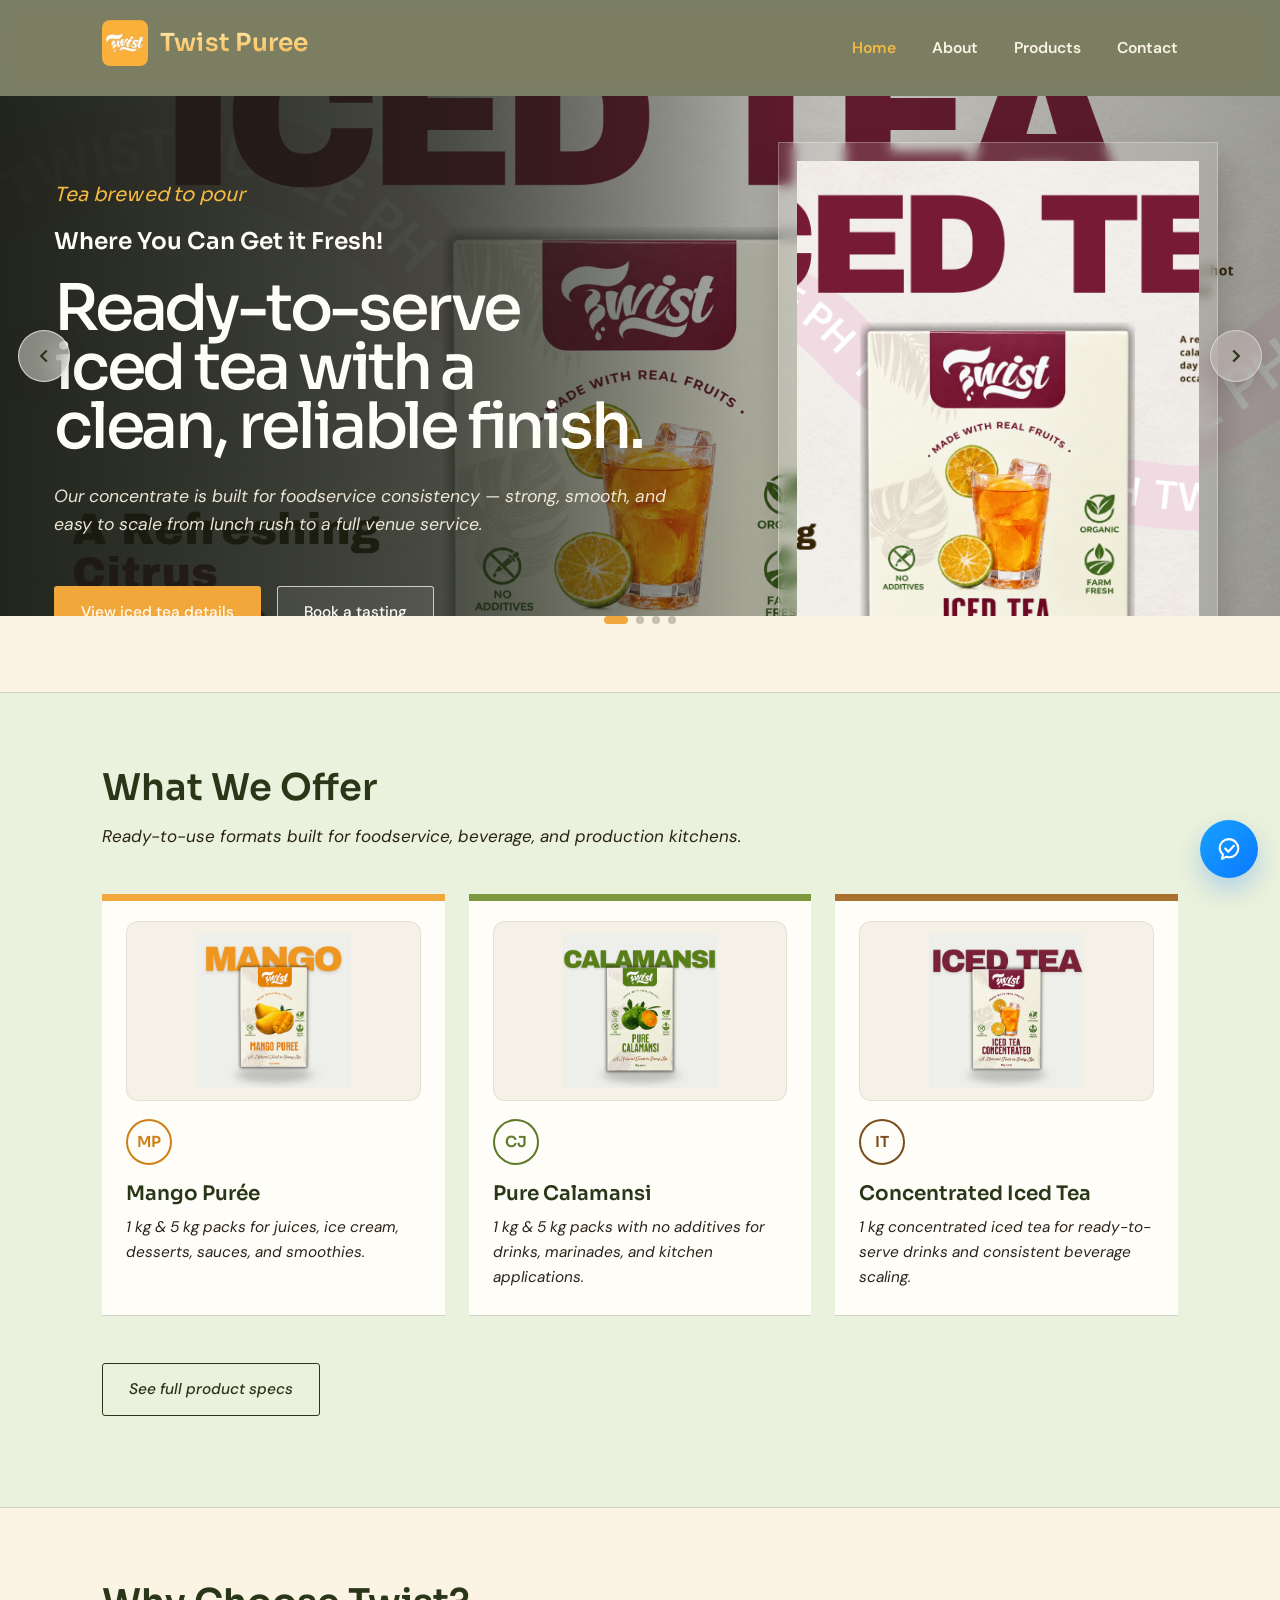
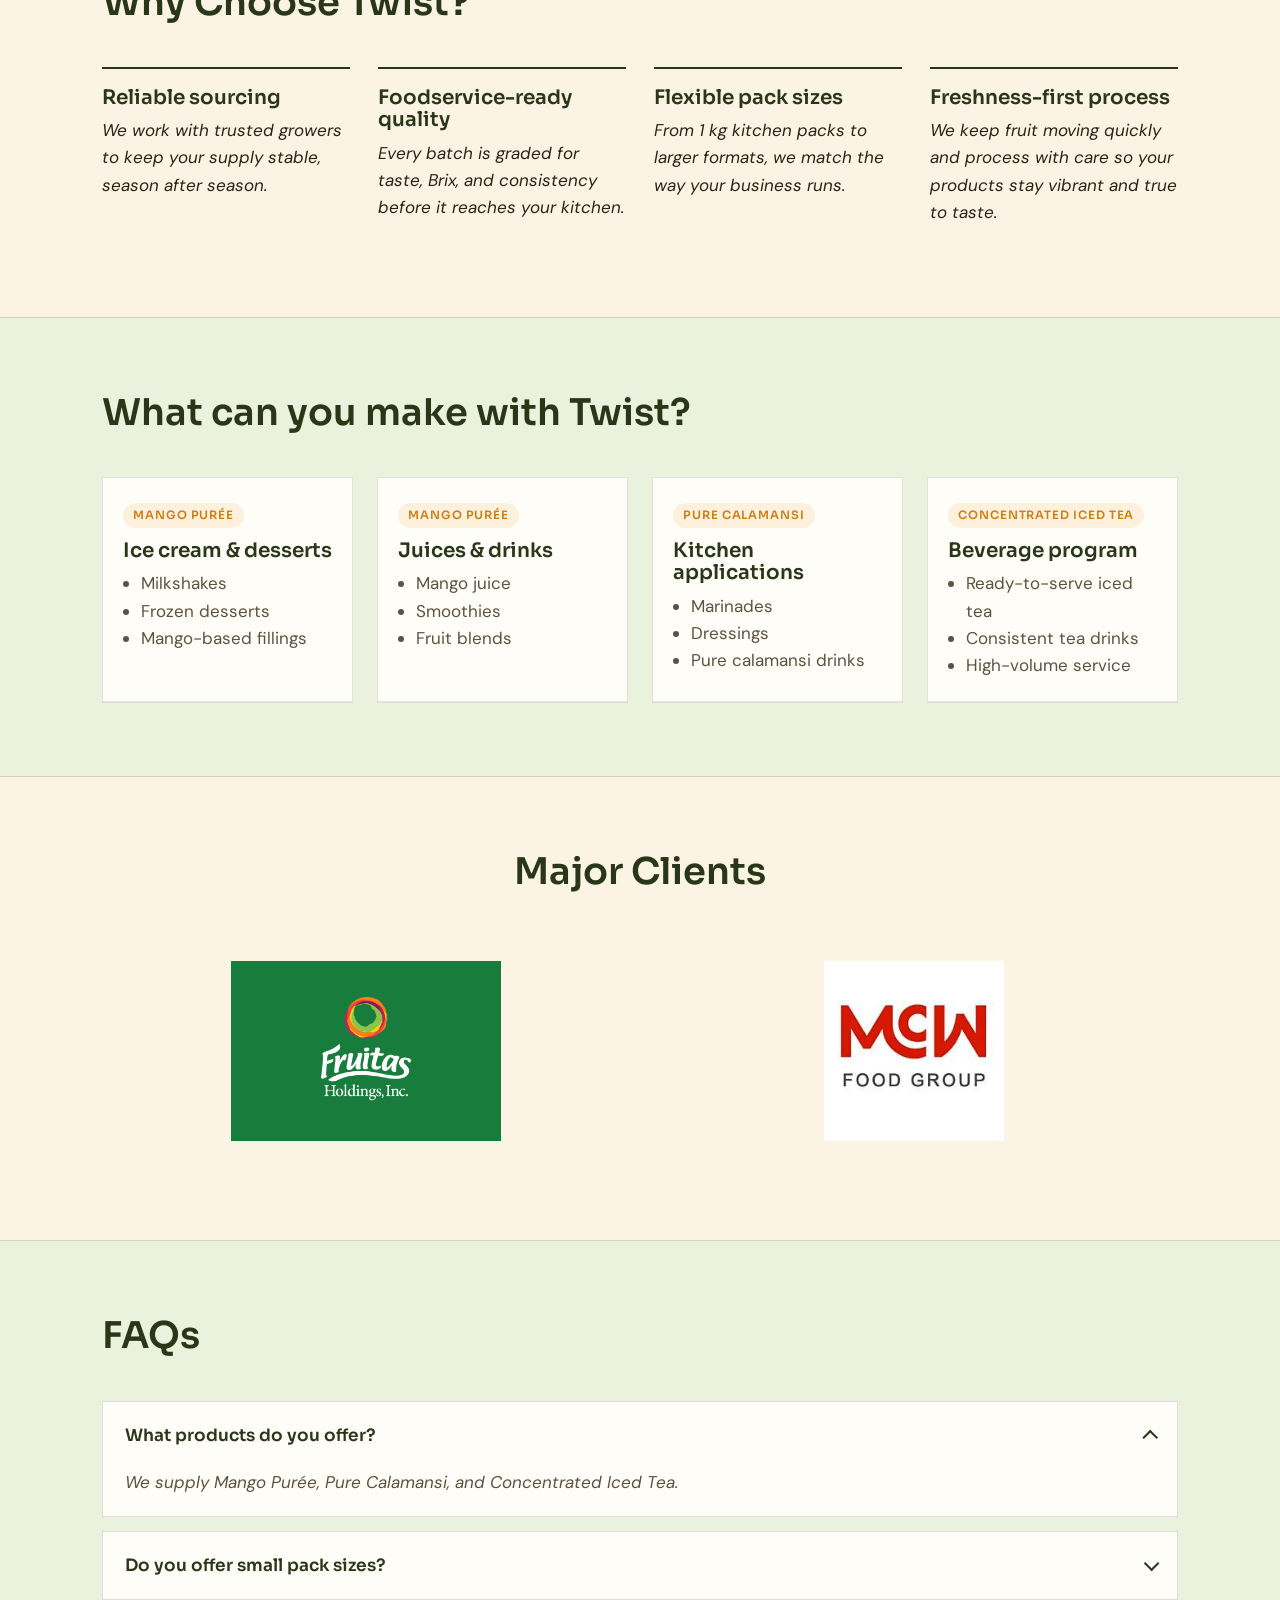
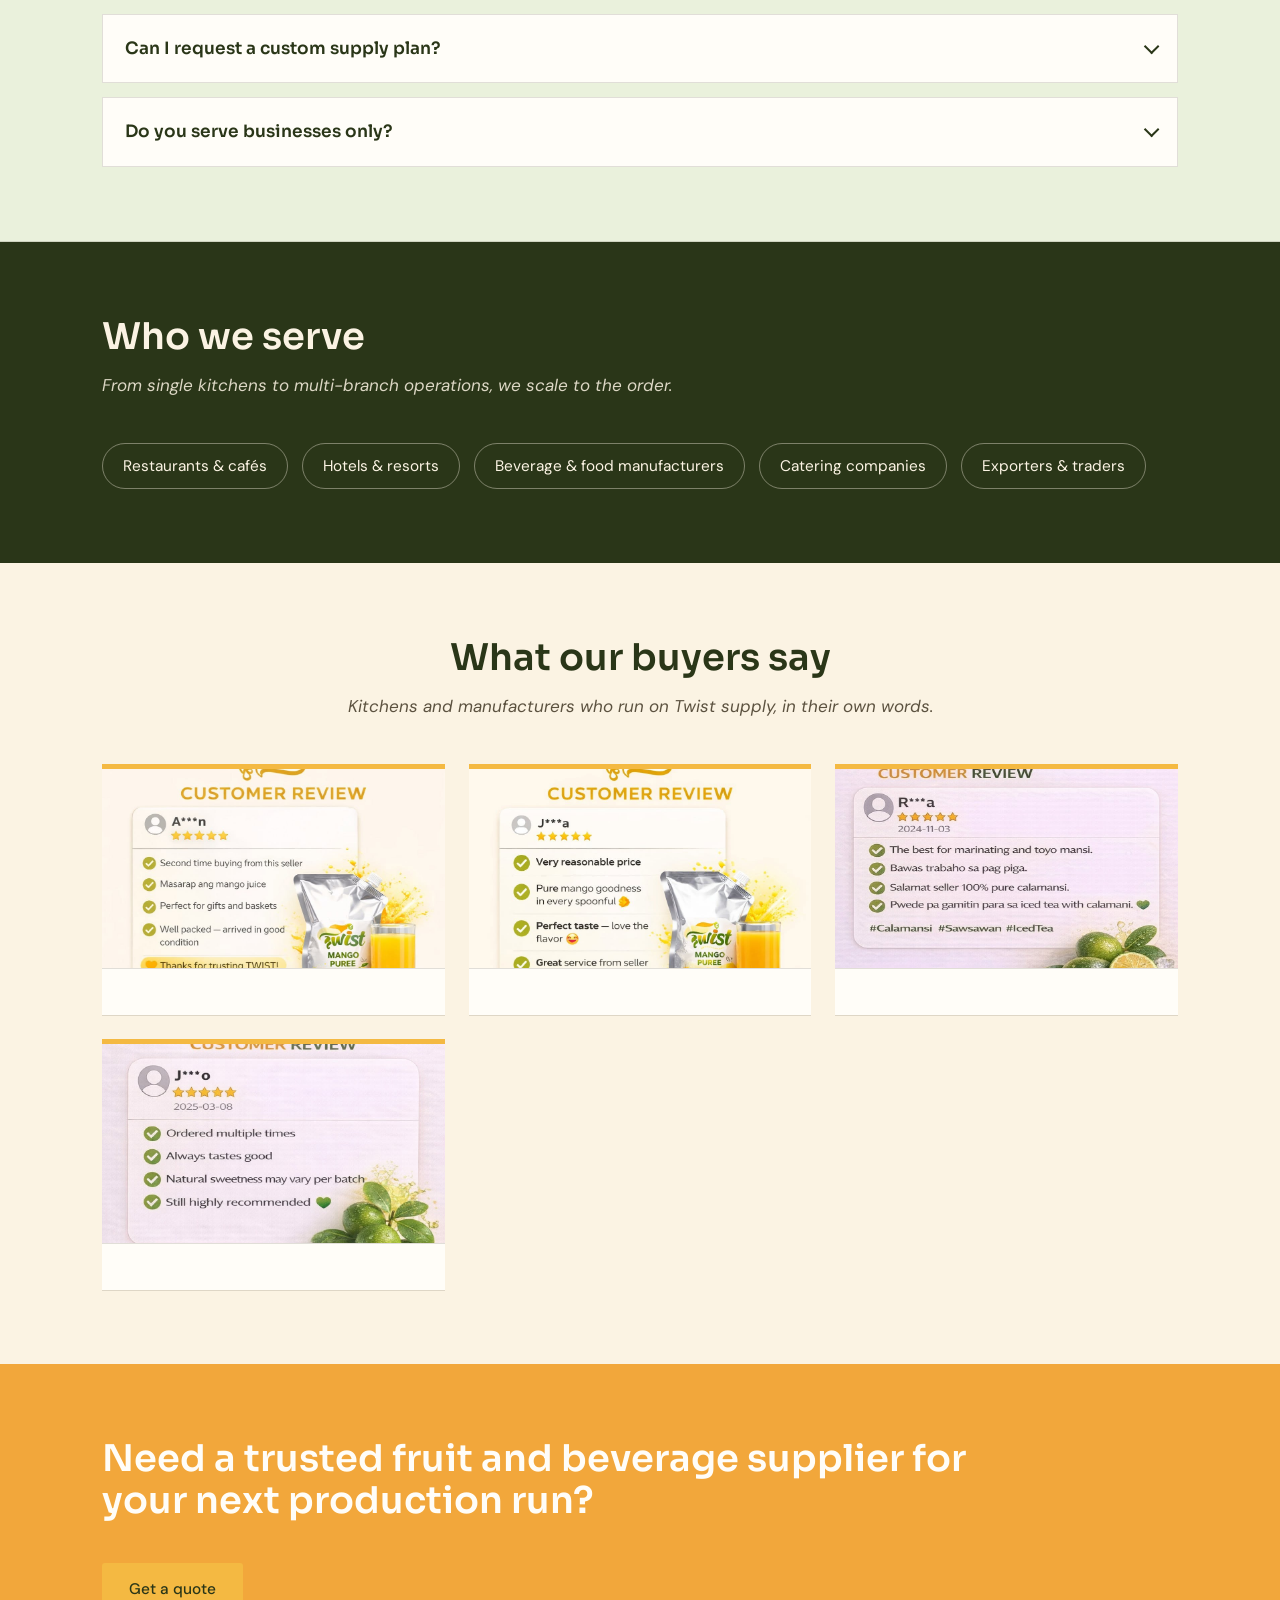
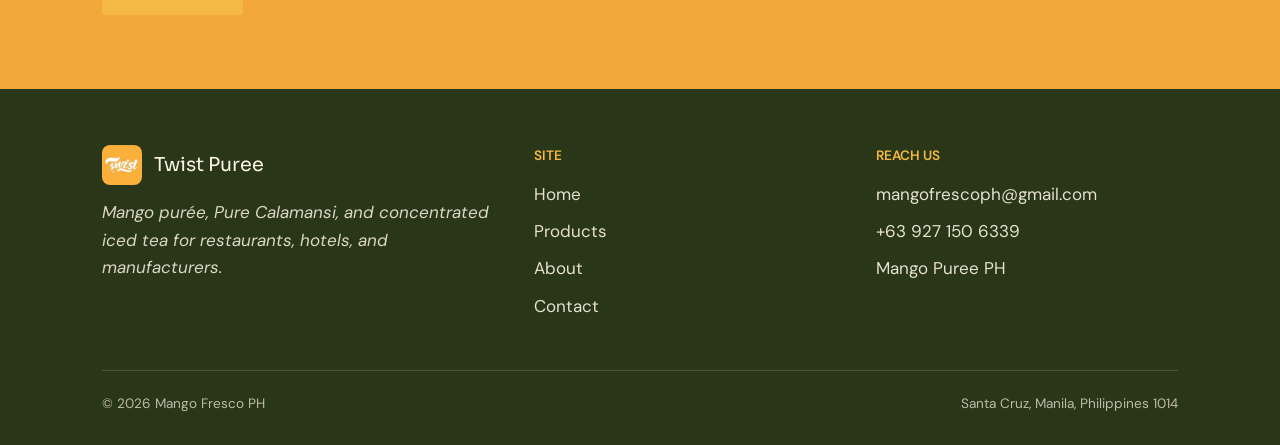
==== index.html @ d228505d "Update product visuals and carousel" ====
<!DOCTYPE html>
<html lang="en">
<head>
<meta charset="UTF-8">
<meta name="viewport" content="width=device-width, initial-scale=1.0">
<title>Twist Puree — Mango, Calamansi &amp; Iced Tea Supply</title>
<meta name="description" content="Twist supplies mango purée, Pure Calamansi, and concentrated iced tea to restaurants, hotels, and food manufacturers.">
<link rel="preconnect" href="https://fonts.googleapis.com">
<link rel="preconnect" href="https://fonts.gstatic.com" crossorigin>
<link href="https://fonts.googleapis.com/css2?family=DM+Sans:wght@400;500;700&family=Sora:wght@400;500;600;700&display=swap" rel="stylesheet">
<link rel="icon" type="image/jpeg" href="PICTURES/twist-logo.jpg">
<link rel="stylesheet" href="style.css">
</head>
<body>

<header class="site-header">
  <nav class="nav">
    <a href="index.html" class="logo"><img src="PICTURES/twist-logo.jpg" alt="Twist logo" class="logo-mark">Twist Puree</a>
    <button class="nav-toggle" aria-label="Toggle menu" aria-expanded="false">
      <svg viewBox="0 0 24 24" fill="none" stroke="currentColor" stroke-width="2"><line x1="3" y1="6" x2="21" y2="6"/><line x1="3" y1="12" x2="21" y2="12"/><line x1="3" y1="18" x2="21" y2="18"/></svg>
    </button>
    <ul class="nav-links">
      <li><a href="index.html" class="active">Home</a></li>
      <li><a href="about.html">About</a></li>
      <li><a href="products.html">Products</a></li>
      <li><a href="contact.html">Contact</a></li>
    </ul>
  </nav>
</header>

<main>

  <!-- ============ HERO ============ -->
  <section class="hero">
    <div class="carousel hero-slider" id="productCarousel" aria-label="Featured Twist products">
      <button type="button" class="carousel-arrow carousel-prev" aria-label="Previous slide" aria-controls="productCarouselTrack">
        <svg viewBox="0 0 24 24" fill="none" stroke="currentColor" stroke-width="2.5"><polyline points="15 18 9 12 15 6"/></svg>
      </button>

      <div class="carousel-track" id="productCarouselTrack">
        <div class="carousel-slides" id="productCarouselSlides">
          <article class="carousel-slide hero-slide" style="background-image: linear-gradient(90deg, rgba(24, 30, 18, 0.72) 0%, rgba(24, 30, 18, 0.62) 34%, rgba(24, 30, 18, 0.12) 62%, rgba(24, 30, 18, 0.22) 100%), url('PICTURES/Iced Tea - w Description.png');">
            <div class="hero-slide-content">
              <div class="hero-eyebrow">Tea brewed to pour</div>
              <div class="hero-tagline">Where You Can Get it Fresh!</div>
              <h1>Ready-to-serve iced tea with a clean, reliable finish.</h1>
              <p class="lede">Our concentrate is built for foodservice consistency — strong, smooth, and easy to scale from lunch rush to a full venue service.</p>
              <div class="hero-actions">
                <a href="products.html" class="btn btn-primary">View iced tea details</a>
                <a href="contact.html" class="btn btn-outline btn-light">Book a tasting</a>
              </div>
            </div>
            <div class="hero-product-card">
              <img src="PICTURES/Iced Tea - w Description.png" alt="Iced tea concentrate" aria-hidden="true">
            </div>
          </article>

          <article class="carousel-slide hero-slide" style="background-image: linear-gradient(90deg, rgba(24, 30, 18, 0.72) 0%, rgba(24, 30, 18, 0.62) 34%, rgba(24, 30, 18, 0.12) 62%, rgba(24, 30, 18, 0.22) 100%), url('PICTURES/Mango - w Description.png');">
            <div class="hero-slide-content">
              <div class="hero-eyebrow">Pure fruit performance</div>
              <div class="hero-tagline">Where You Can Get it Fresh!</div>
              <h1>Bold mango flavour for shakes, desserts, and drinks.</h1>
              <p class="lede">Our mango purée is pasteurized and packed for consistent texture, colour, and sweetness across every batch — from cafés to commissaries.</p>
              <div class="hero-actions">
                <a href="products.html" class="btn btn-primary">View mango details</a>
                <a href="contact.html" class="btn btn-outline btn-light">Request a quote</a>
              </div>
            </div>
            <div class="hero-product-card">
              <img src="PICTURES/Mango - w Description.png" alt="Mango purée" aria-hidden="true">
            </div>
          </article>

          <article class="carousel-slide hero-slide" style="background-image: linear-gradient(90deg, rgba(24, 30, 18, 0.72) 0%, rgba(24, 30, 18, 0.62) 34%, rgba(24, 30, 18, 0.12) 62%, rgba(24, 30, 18, 0.22) 100%), url('PICTURES/Calamansi - w Description.png');">
            <div class="hero-slide-content">
              <div class="hero-eyebrow">Citrus that cuts through</div>
              <div class="hero-tagline">Where You Can Get it Fresh!</div>
              <h1>Bright calamansi for sips, sauces, and signature recipes.</h1>
              <p class="lede">Our Pure Calamansi gives your kitchen the acidity, aroma, and consistency needed for drinks, marinades, and elevated sauces, with no additives.</p>
              <div class="hero-actions">
                <a href="products.html" class="btn btn-primary">View calamansi details</a>
                <a href="contact.html" class="btn btn-outline btn-light">Talk to our team</a>
              </div>
            </div>
            <div class="hero-product-card">
              <img src="PICTURES/Calamansi - w Description.png" alt="Pure Calamansi" aria-hidden="true">
            </div>
          </article>

          <article class="carousel-slide hero-slide" style="background-image: linear-gradient(90deg, rgba(24, 30, 18, 0.72) 0%, rgba(24, 30, 18, 0.62) 34%, rgba(24, 30, 18, 0.12) 62%, rgba(24, 30, 18, 0.22) 100%), url('PICTURES/twist logo.jpg');">
            <div class="hero-slide-content">
              <div class="hero-eyebrow">Mango, calamansi &amp; iced tea, straight from the source</div>
              <div class="hero-tagline">Where You Can Get it Fresh!</div>
              <h1>Fruit your kitchen can build a menu around.</h1>
              <p class="lede">We supply mango purée, Pure Calamansi, and concentrated iced tea to restaurants, hotels, and food manufacturers across the Philippines — packed for consistent results and delivered on schedule.</p>
              <div class="hero-actions">
                <a href="products.html" class="btn btn-primary">View our products</a>
                <a href="contact.html" class="btn btn-outline btn-light">Talk to our team</a>
              </div>
            </div>
            <div class="hero-product-card">
              <img src="PICTURES/twist logo.jpg" alt="Twist product range" aria-hidden="true">
            </div>
          </article>
        </div>
      </div>

      <button type="button" class="carousel-arrow carousel-next" aria-label="Next slide" aria-controls="productCarouselTrack">
        <svg viewBox="0 0 24 24" fill="none" stroke="currentColor" stroke-width="2.5"><polyline points="9 18 15 12 9 6"/></svg>
      </button>
    </div>
    <div class="carousel-dots" id="carouselDots" aria-hidden="true"></div>
  </section>

  <!-- ============ PRODUCTS ============ -->
  <section id="products" class="section-band">
    <div class="wrap">
      <div class="section-head">
        <h2>What We Offer</h2>
        <p>Ready-to-use formats built for foodservice, beverage, and production kitchens.</p>
      </div>
      <div class="crate-grid">
        <div class="crate crate--mango">
          <img class="crate-image" src="PICTURES/Mango Puree - Product Only.png" alt="Mango Purée product" />
          <div class="crate-stamp">MP</div>
          <h3>Mango Purée</h3>
          <p>1 kg &amp; 5 kg packs for juices, ice cream, desserts, sauces, and smoothies.</p>
        </div>
        <div class="crate crate--calamansi">
          <img class="crate-image" src="PICTURES/Calamansi - Product Only.png" alt="Pure Calamansi product" />
          <div class="crate-stamp">CJ</div>
          <h3>Pure Calamansi</h3>
          <p>1 kg &amp; 5 kg packs with no additives for drinks, marinades, and kitchen applications.</p>
        </div>
        <div class="crate crate--tea">
          <img class="crate-image" src="PICTURES/Iced Tea - Product Only.png" alt="Concentrated Iced Tea product" />
          <div class="crate-stamp">IT</div>
          <h3>Concentrated Iced Tea</h3>
          <p>1 kg concentrated iced tea for ready-to-serve drinks and consistent beverage scaling.</p>
        </div>
      </div>
      <p style="margin-top: 30px;"><a href="products.html" class="btn btn-outline">See full product specs</a></p>
    </div>
  </section>

  <!-- ============ WHY US ============ -->
  <section>
    <div class="wrap">
      <div class="section-head">
        <h2>Why Choose Twist?</h2>
      </div>
      <div class="feature-list">
        <div class="feature">
          <h3>Reliable sourcing</h3>
          <p>We work with trusted growers to keep your supply stable, season after season.</p>
        </div>
        <div class="feature">
          <h3>Foodservice-ready quality</h3>
          <p>Every batch is graded for taste, Brix, and consistency before it reaches your kitchen.</p>
        </div>
        <div class="feature">
          <h3>Flexible pack sizes</h3>
          <p>From 1 kg kitchen packs to larger formats, we match the way your business runs.</p>
        </div>
        <div class="feature">
          <h3>Freshness-first process</h3>
          <p>We keep fruit moving quickly and process with care so your products stay vibrant and true to taste.</p>
        </div>
      </div>
    </div>
  </section>

  <section class="section-band">
    <div class="wrap">
      <div class="section-head">
        <h2>What can you make with Twist?</h2>
      </div>
      <div class="application-grid">
        <div class="application-card">
          <span class="package-tag">Mango Purée</span>
          <h3>Ice cream &amp; desserts</h3>
          <ul>
            <li>Milkshakes</li>
            <li>Frozen desserts</li>
            <li>Mango-based fillings</li>
          </ul>
        </div>
        <div class="application-card">
          <span class="package-tag">Mango Purée</span>
          <h3>Juices &amp; drinks</h3>
          <ul>
            <li>Mango juice</li>
            <li>Smoothies</li>
            <li>Fruit blends</li>
          </ul>
        </div>
        <div class="application-card">
          <span class="package-tag">Pure Calamansi</span>
          <h3>Kitchen applications</h3>
          <ul>
            <li>Marinades</li>
            <li>Dressings</li>
            <li>Pure calamansi drinks</li>
          </ul>
        </div>
        <div class="application-card">
          <span class="package-tag">Concentrated Iced Tea</span>
          <h3>Beverage program</h3>
          <ul>
            <li>Ready-to-serve iced tea</li>
            <li>Consistent tea drinks</li>
            <li>High-volume service</li>
          </ul>
        </div>
      </div>
    </div>
  </section>

  <section>
    <div class="wrap">
      <div class="section-head center">
        <h2>Major Clients</h2>
      </div>
      <div class="client-grid">
        <div class="client-card">
          <img src="PICTURES/FRUITAS LOGO.jpg" alt="Fruitas logo">
        </div>
        <div class="client-card">
          <img src="PICTURES/MCW LOGO.jpg" alt="MCW logo">
        </div>
      </div>
    </div>
  </section>

  <section class="section-band">
    <div class="wrap">
      <div class="section-head">
        <h2>FAQs</h2>
      </div>
      <div class="faq-list">
        <details class="faq-item" open>
          <summary>What products do you offer?</summary>
          <p>We supply Mango Purée, Pure Calamansi, and Concentrated Iced Tea.</p>
        </details>
        <details class="faq-item">
          <summary>Do you offer small pack sizes?</summary>
          <p>Yes. Mango Purée and Pure Calamansi are available in 1 kg and 5 kg packs. Concentrated Iced Tea is available in a 1 kg pack.</p>
        </details>
        <details class="faq-item">
          <summary>Can I request a custom supply plan?</summary>
          <p>Absolutely. We can align volume, delivery schedule, and pack sizes to how your business orders.</p>
        </details>
        <details class="faq-item">
          <summary>Do you serve businesses only?</summary>
          <p>No. We also sell our products on <a href="https://s.lazada.com.ph/s.Z7be90?c=y" target="_blank" rel="noopener">Lazada</a>, where you can check out and place an order. You may also find the Lazada link in our Contact page.</p>
        </details>
      </div>
    </div>
  </section>

  <!-- ============ WHO WE SERVE ============ -->
  <section class="section-grove">
    <div class="wrap">
      <div class="section-head">
        <h2>Who we serve</h2>
        <p style="color: rgba(251,243,227,0.85);">From single kitchens to multi-branch operations, we scale to the order.</p>
      </div>
      <ul class="serve-list">
        <li>Restaurants &amp; cafés</li>
        <li>Hotels &amp; resorts</li>
        <li>Beverage &amp; food manufacturers</li>
        <li>Catering companies</li>
        <li>Exporters &amp; traders</li>
      </ul>
    </div>
  </section>

  <!-- ============ REVIEWS ============ -->
  <section class="section-band section-reviews">
    <div class="wrap">
      <div class="section-head center">
        <h2>What our buyers say</h2>
        <p style="color: var(--ink-soft);">Kitchens and manufacturers who run on Twist supply, in their own words.</p>
      </div>
      <div class="review-grid">
        <figure class="review">
          <div class="review-photo"><img src="PICTURES/customer review 1.jpg" alt="Joy Delgado, Head Barista"></div>
        </figure>
        <figure class="review">
          <div class="review-photo"><img src="PICTURES/customer review 2.jpg" alt="Marco Reyes, F&amp;B Director"></div>
        </figure>
        <figure class="review">
          <div class="review-photo"><img src="PICTURES/customer review 3.jpg" alt="Andrea Santos, Procurement Manager"></div>
        </figure>
        <figure class="review">
          <div class="review-photo"><img src="PICTURES/customer review 4.jpg" alt="Liza Tan, Executive Chef"></div>
        </figure>
      </div>
    </div>
  </section>

  <!-- ============ CTA ============ -->
  <section class="section-mango cta-band">
    <div class="wrap">
      <h2>Need a trusted fruit and beverage supplier for your next production run?</h2>
      <a href="contact.html" class="btn btn-on-dark">Get a quote</a>
    </div>
  </section>

</main>

<footer class="site-footer">
  <div class="wrap">
    <div class="footer-grid">
      <div>
        <div class="footer-logo">
          <img src="PICTURES/twist-logo.jpg" alt="Twist logo">
          <span>Twist Puree</span>
        </div>
        <p style="max-width: 34ch; opacity: 0.85;">Mango purée, Pure Calamansi, and concentrated iced tea for restaurants, hotels, and manufacturers.</p>
      </div>
      <div>
        <h4>SITE</h4>
        <ul>
          <li><a href="index.html">Home</a></li>
          <li><a href="products.html">Products</a></li>
          <li><a href="about.html">About</a></li>
          <li><a href="contact.html">Contact</a></li>
        </ul>
      </div>
      <div>
        <h4>REACH US</h4>
        <ul>
          <li><a href="mailto:mangofrescoph@gmail.com">mangofrescoph@gmail.com</a></li>
          <li><a href="tel:+639271506339">+63 927 150 6339</a></li>
          <li><a href="https://www.facebook.com/mangofrescoph/" target="_blank" rel="noopener">Mango Puree PH</a></li>
        </ul>
      </div>
    </div>
    <div class="footer-bottom">
      <span>&copy; 2026 Mango Fresco PH</span>
      <span>Santa Cruz, Manila, Philippines 1014</span>
    </div>
  </div>
</footer>

<a class="messenger-float" href="https://www.facebook.com/mangofrescoph/" target="_blank" rel="noopener" aria-label="Chat on Messenger">
  <svg viewBox="0 0 24 24" fill="none" stroke="currentColor" stroke-width="1.8" stroke-linecap="round" stroke-linejoin="round" aria-hidden="true">
    <path d="M12 3.5C7.6 3.5 4 6.9 4 11c0 2.3 1.1 4.3 2.8 5.7L6 20.5l3.4-1.8a8 8 0 0 0 2.6.4c4.4 0 8-3.4 8-7.5S16.4 3.5 12 3.5z"/>
    <path d="M8.8 11.5l2.6 2.8 4.8-5.1"/>
  </svg>
</a>

<script src="script.js"></script>
</body>
</html>
---- style.css ----
/* ============================================================
   Grove & Zest — shared stylesheet
   Palette grounded in the fruit itself: mango flesh, calamansi
   peel, orchard green, and the cream of a ripe mango's pulp.
   ============================================================ */

:root {
  --cream: #FBF3E3;
  --cream-deep: #F3E7CE;
  --ink: #2B2318;
  --ink-soft: #5C5240;
  --mango: #F2A73B;
  --mango-dark: #CE7F16;
  --calamansi: #7C9A3D;
  --calamansi-dark: #5F7A2B;
  --tea: #A9702F;
  --tea-dark: #7A4E1E;
  --grove: #3A4A22;
  --grove-deep: #2A3618;
  --leaf-light: #EAF1DC;
  --sun-light: #FFF4D9;
  --yellow: #F4B942;
  --white: #FFFDF8;
  --line: rgba(43, 35, 24, 0.14);

  --font-display: "Sora", "Segoe UI", sans-serif;
  --font-body: "DM Sans", "Segoe UI", sans-serif;
  --font-button: "DM Sans", "Segoe UI", sans-serif;
  --font-product: "Sora", "Segoe UI", sans-serif;

  --max-width: 1140px;

  --bg-mango: url("data:image/svg+xml,%3Csvg%20xmlns='http://www.w3.org/2000/svg'%20viewBox='0%200%20400%20380'%20fill='none'%20stroke='%23CE7F16'%20stroke-width='5'%20stroke-linecap='round'%3E%3Cg%20transform='rotate(-18%20210%20210)'%3E%3Cellipse%20cx='210'%20cy='210'%20rx='155'%20ry='130'/%3E%3Cellipse%20cx='206'%20cy='218'%20rx='44'%20ry='58'%20stroke-width='3'/%3E%3C/g%3E%3Cpath%20d='M300%2084%20C335%2060%20368%2066%20380%20100'%20stroke-width='4'/%3E%3C/svg%3E");
  --bg-calamansi: url("data:image/svg+xml,%3Csvg%20xmlns='http://www.w3.org/2000/svg'%20viewBox='0%200%20400%20400'%20fill='none'%20stroke='%235F7A2B'%20stroke-linecap='round'%3E%3Ccircle%20cx='200'%20cy='200'%20r='150'%20stroke-width='8'/%3E%3Ccircle%20cx='200'%20cy='200'%20r='132'%20stroke-width='2'/%3E%3Cg%20stroke-width='3'%3E%3Cpath%20d='M200%20200%20L200%2068'/%3E%3Cpath%20d='M200%20200%20L314.4%20134'/%3E%3Cpath%20d='M200%20200%20L314.4%20266'/%3E%3Cpath%20d='M200%20200%20L200%20332'/%3E%3Cpath%20d='M200%20200%20L85.6%20266'/%3E%3Cpath%20d='M200%20200%20L85.6%20134'/%3E%3C/g%3E%3C/svg%3E");
}

* { box-sizing: border-box; }

html { scroll-behavior: smooth; }

body {
  margin: 0;
  background: var(--cream);
  color: var(--ink);
  font-family: var(--font-body);
  font-size: 17px;
  line-height: 1.6;
  -webkit-font-smoothing: antialiased;
}

p, li, label, input, textarea, select, button {
  font-family: var(--font-body);
}

img, svg { max-width: 100%; display: block; }

a { color: inherit; }

.wrap {
  max-width: var(--max-width);
  margin: 0 auto;
  padding: 0 32px;
}

.messenger-float {
  position: fixed;
  right: 22px;
  bottom: 22px;
  width: 58px;
  height: 58px;
  border-radius: 50%;
  background: linear-gradient(135deg, #17a1ff, #0a79ff);
  color: var(--white);
  box-shadow: 0 12px 24px rgba(10, 121, 255, 0.25);
  display: flex;
  align-items: center;
  justify-content: center;
  z-index: 80;
}

.messenger-float svg {
  width: 28px;
  height: 28px;
}

.messenger-float:hover {
  transform: translateY(-2px);
}

h1, h2, h3, .logo, .nav-links, .section-head h2, .crate h3, .showcase-copy h2, .feature h3, .team-card h3, .package-tag, .client-card strong {
  font-family: var(--font-display);
  font-weight: 600;
  line-height: 1.12;
  margin: 0 0 0.4em;
  color: var(--grove-deep);
}

h1 { font-size: clamp(2.4rem, 4.6vw, 3.6rem); font-weight: 500; }
h2 { font-size: clamp(1.7rem, 3vw, 2.3rem); }
h3 { font-size: 1.25rem; }

p { margin: 0 0 1em; max-width: 62ch; font-style: italic; }
p.lede { font-size: 1.15rem; color: var(--ink-soft); max-width: 52ch; }

.btn {
  display: inline-flex;
  align-items: center;
  gap: 8px;
  padding: 13px 26px;
  border-radius: 3px;
  font-family: var(--font-button);
  font-weight: 500;
  font-size: 0.96rem;
  text-decoration: none;
  border: 1.5px solid transparent;
  cursor: pointer;
  transition: transform 0.15s ease, background 0.15s ease, border-color 0.15s ease;
  margin-top: 18px;
}
.btn:hover { transform: translateY(-1px); }
.btn:focus-visible { outline: 3px solid var(--yellow); outline-offset: 2px; }

.btn-primary { background: var(--mango); color: var(--white); }
.btn-primary:hover { background: var(--mango-dark); }

.btn-outline { background: transparent; color: var(--grove-deep); border-color: var(--grove-deep); }
.btn-outline:hover { background: var(--grove-deep); color: var(--cream); }

.btn-on-dark { background: var(--yellow); color: var(--grove-deep); }
.btn-on-dark:hover { background: #ffcf6b; }

/* ---------------- Header / Nav ---------------- */

.site-header {
  position: sticky;
  top: 0;
  background: rgba(42, 54, 24, 0.62);
  -webkit-backdrop-filter: blur(12px) saturate(150%);
  backdrop-filter: blur(12px) saturate(150%);
  color: var(--cream);
  z-index: 40;
}

.nav {
  display: flex;
  align-items: center;
  justify-content: space-between;
  padding: 20px 32px;
  max-width: var(--max-width);
  margin: 0 auto;
}

.logo {
  font-family: var(--font-display);
  font-size: 1.55rem;
  text-decoration: none;
  color: var(--mango);
  background: linear-gradient(to top, var(--mango) 0%, #ffd98a 62%, var(--cream) 100%);
  -webkit-background-clip: text;
  background-clip: text;
  -webkit-text-fill-color: transparent;
  display: flex;
  align-items: center;
  gap: 12px;
  letter-spacing: 0.01em;
  font-weight: 600;
}
.logo .dot { color: var(--yellow); }
.logo-mark {
  width: 46px;
  height: 46px;
  border-radius: 8px;
  object-fit: cover;
  display: block;
}
.footer-logo {
  display: flex;
  align-items: center;
  gap: 12px;
  margin-bottom: 14px;
}
.footer-logo img {
  width: 40px;
  height: 40px;
  border-radius: 8px;
  object-fit: cover;
}
.footer-logo span {
  font-family: var(--font-display);
  font-size: 1.2rem;
  color: var(--cream);
}

.nav-links {
  display: flex;
  gap: 36px;
  list-style: none;
  margin: 0;
  padding: 0;
}

.nav-links a {
  text-decoration: none;
  color: var(--cream);
  font-size: 0.98rem;
  position: relative;
  padding-bottom: 4px;
}

.nav-links a.active { color: var(--yellow); }

.nav-links a::after {
  content: "";
  position: absolute;
  left: 0; right: 0; bottom: -2px;
  height: 2px;
  background: var(--yellow);
  transform: scaleX(0);
  transform-origin: left;
  transition: transform 0.2s ease;
}
.nav-links a:hover::after { transform: scaleX(1); }

.nav-toggle {
  display: none;
  background: none;
  border: none;
  color: var(--cream);
  cursor: pointer;
  padding: 6px;
}
.nav-toggle svg { width: 26px; height: 26px; }

@media (max-width: 760px) {
  .nav-toggle { display: block; }
  .nav-links {
    position: absolute;
    top: 100%; left: 0; right: 0;
    background: var(--grove-deep);
    flex-direction: column;
    gap: 0;
    max-height: 0;
    overflow: hidden;
    transition: max-height 0.25s ease;
  }
  .nav-links.open { max-height: 260px; }
  .nav-links li { border-top: 1px solid rgba(251,243,227,0.12); }
  .nav-links a { display: block; padding: 16px 32px; }
  .nav-links a::after { display: none; }
}

/* ---------------- Hero ---------------- */

.hero {
  padding: 0 0 68px;
  position: relative;
  background: var(--cream);
}

.hero::before {
  content: "";
  position: absolute;
  inset: 22px 0 auto 0;
  height: 100%;
  background: radial-gradient(circle at 15% 8%, rgba(242, 167, 59, 0.18), transparent 16%),
              radial-gradient(circle at 82% 12%, rgba(124, 154, 61, 0.12), transparent 18%);
  pointer-events: none;
}

.hero-slider {
  display: flex;
  align-items: center;
  gap: 0;
  width: 100%;
  max-width: 100%;
  margin: 0;
  position: relative;
  z-index: 1;
  padding: 0;
}

.hero-slider .carousel-track {
  flex: 1;
  overflow: hidden;
  border-radius: 0;
  box-shadow: none;
  width: 100%;
  position: relative;
}

.hero-slider .carousel-slides {
  position: relative;
  width: 100%;
  min-height: 520px;
}

.hero-slide {
  position: absolute;
  inset: 0;
  opacity: 0;
  visibility: hidden;
  pointer-events: none;
  transition: opacity 1.5s ease, transform 1.5s ease;
  transform: scale(1.02);
  display: grid;
  grid-template-columns: 1.1fr 0.9fr;
  align-items: center;
  gap: 30px;
  padding: 46px 62px 46px 54px;
  background-color: var(--grove-deep);
  background-size: cover;
  background-position: center;
  overflow: hidden;
  border-radius: 0;
}

.hero-slide.active {
  opacity: 1;
  visibility: visible;
  pointer-events: auto;
  transform: scale(1);
}

.hero-slide::after {
  content: "";
  position: absolute;
  inset: 0;
  background: linear-gradient(90deg, rgba(22, 25, 17, 0.8), rgba(22, 25, 17, 0.42) 34%, rgba(22, 25, 17, 0.1) 68%, rgba(22, 25, 17, 0.22));
}

.hero-slide-content,
.hero-product-card {
  position: relative;
  z-index: 1;
}

.hero-slide-content {
  max-width: 620px;
}

.hero-eyebrow {
  font-family: var(--font-display);
  font-style: italic;
  color: var(--yellow);
  font-size: 1.22rem;
  margin-bottom: 12px;
  letter-spacing: 0.01em;
}

.hero-tagline {
  font-family: var(--font-display);
  font-size: 1.45rem;
  font-weight: 600;
  color: var(--white);
  margin-bottom: 20px;
}

.hero-slide-content h1 {
  color: var(--white);
  max-width: 14ch;
  font-size: clamp(3rem, 5vw, 6rem);
  line-height: 0.92;
  letter-spacing: -0.05em;
  text-wrap: balance;
}

.hero-slide-content .lede {
  color: rgba(251, 243, 227, 0.92);
  max-width: 58ch;
  font-size: 1.1rem;
}

.hero-product-card {
  justify-self: end;
  width: min(100%, 440px);
  padding: 18px 18px 12px;
  background: rgba(255, 255, 255, 0.12);
  border: 1px solid rgba(255, 255, 255, 0.28);
  border-radius: 0;
  box-shadow: 0 20px 32px rgba(17, 12, 8, 0.24);
  backdrop-filter: blur(6px);
}

.hero-product-card img {
  width: 100%;
  border-radius: 0;
  object-fit: cover;
  aspect-ratio: 4 / 5;
}

.hero-actions {
  display: flex;
  gap: 16px;
  margin-top: 30px;
  flex-wrap: wrap;
}

.btn-light {
  background: rgba(255, 255, 255, 0.08);
  border-color: rgba(255, 255, 255, 0.7);
  color: var(--white);
}

.btn-light:hover {
  background: rgba(255, 255, 255, 0.18);
  color: var(--white);
}

@media (max-width: 1000px) {
  .hero-slide {
    grid-template-columns: 1fr;
    min-height: 430px;
    padding: 40px 36px 42px;
  }

  .hero-slide-content {
    max-width: 100%;
  }

  .hero-product-card {
    width: min(100%, 380px);
    justify-self: center;
  }
}

@media (max-width: 680px) {
  .hero {
    padding-top: 18px;
  }

  .hero-slider {
    gap: 10px;
  }

  .hero-slider .carousel-track {
    border-radius: 18px;
  }

  .hero-slide {
    min-height: 360px;
    padding: 30px 22px 28px;
  }

  .hero-slide-content h1 {
    max-width: 100%;
    font-size: clamp(2.5rem, 11vw, 4rem);
  }

  .hero-slide-content .lede {
    font-size: 1rem;
  }

  .hero-actions {
    flex-direction: column;
    align-items: flex-start;
  }

  .hero-actions .btn {
    width: 100%;
    justify-content: center;
  }
}

/* ---------------- Section scaffolding ---------------- */

section { padding: 74px 0; }
.section-tight { padding: 54px 0; }

.section-band { background: var(--leaf-light); border-top: 1px solid var(--line); border-bottom: 1px solid var(--line); }
.section-grove { background: var(--grove-deep); color: var(--cream); }
.section-grove h2, .section-grove h3 { color: var(--cream); }
.section-mango { background: var(--mango); color: var(--white); }
.section-mango h2 { color: var(--white); }

.section-head { max-width: 640px; margin-bottom: 44px; }
.section-head.center { margin-left: auto; margin-right: auto; text-align: center; }

/* ---------------- Product crate cards ---------------- */

.crate-grid {
  display: grid;
  grid-template-columns: repeat(auto-fit, minmax(210px, 1fr));
  gap: 24px;
}

@media (max-width: 560px) {
  .crate-grid { grid-template-columns: 1fr; }
}

.crate {
  background: var(--white);
  border-top: 7px solid var(--mango);
  padding: 20px 24px 26px;
  position: relative;
  box-shadow: 0 1px 0 var(--line);
  display: flex;
  flex-direction: column;
}
.crate--calamansi { border-top-color: var(--calamansi); }
.crate--tea { border-top-color: var(--tea); }

.crate-image {
  display: block;
  width: 100%;
  max-height: 180px;
  object-fit: contain;
  margin: 0 auto 18px;
  padding: 12px;
  border-radius: 12px;
  background: rgba(246, 240, 228, 0.9);
  border: 1px solid rgba(24, 30, 18, 0.08);
}

.crate-stamp {
  width: 46px; height: 46px;
  border-radius: 50%;
  border: 2px solid currentColor;
  display: flex; align-items: center; justify-content: center;
  font-family: var(--font-display);
  font-weight: 600;
  font-size: 0.95rem;
  margin-bottom: 18px;
  color: var(--mango-dark);
}
.crate--calamansi .crate-stamp { color: var(--calamansi-dark); }
.crate--tea .crate-stamp { color: var(--tea-dark); }

.crate h3 { margin-bottom: 10px; }
.crate p { font-size: 0.96rem; margin-bottom: 0; }

/* ---------------- Feature list (Why us) ---------------- */

.feature-list {
  display: grid;
  grid-template-columns: repeat(4, 1fr);
  gap: 28px;
}
@media (max-width: 800px) { .feature-list { grid-template-columns: 1fr 1fr; } }
@media (max-width: 540px) { .feature-list { grid-template-columns: 1fr; } }

.feature {
  border-top: 2px solid var(--grove-deep);
  padding-top: 18px;
}

.application-grid {
  display: grid;
  grid-template-columns: repeat(4, minmax(0, 1fr));
  gap: 24px;
}
.application-card {
  background: var(--white);
  border: 1px solid rgba(43, 35, 24, 0.12);
  padding: 22px 20px;
  box-shadow: 0 1px 0 rgba(43, 35, 24, 0.08);
}
.application-card .package-tag {
  display: inline-block;
  margin-bottom: 12px;
  padding: 6px 10px;
  border-radius: 999px;
  background: rgba(242, 167, 59, 0.14);
  color: var(--mango-dark);
  font-size: 0.72rem;
  text-transform: uppercase;
  letter-spacing: 0.08em;
}
.application-card ul {
  padding-left: 18px;
  margin: 0;
  color: var(--ink-soft);
}

.client-grid {
  display: grid;
  grid-template-columns: repeat(2, minmax(0, 1fr));
  gap: 20px;
}
.client-card {
  background: transparent;
  border: 0;
  padding: 20px 24px;
  text-align: center;
  color: var(--grove-deep);
  min-height: 230px;
  display: flex;
  align-items: center;
  justify-content: center;
}
.client-card img {
  display: block;
  width: min(100%, 420px);
  height: 180px;
  object-fit: contain;
  border-radius: 18px;
}
.client-card strong {
  display: block;
  font-size: clamp(1.4rem, 2vw, 2.2rem);
  letter-spacing: 0.04em;
}

.faq-list {
  display: grid;
  gap: 14px;
}
.faq-item {
  background: var(--white);
  border: 1px solid var(--line);
}
.faq-item summary {
  list-style: none;
  cursor: pointer;
  padding: 20px 22px;
  font-family: var(--font-display);
  font-weight: 600;
  color: var(--grove-deep);
  display: flex;
  align-items: center;
  justify-content: space-between;
  gap: 20px;
}
.faq-item summary::-webkit-details-marker { display: none; }
.faq-item summary::after {
  content: "";
  flex: 0 0 9px;
  width: 9px;
  height: 9px;
  border-right: 2px solid currentColor;
  border-bottom: 2px solid currentColor;
  transform: rotate(45deg) translateY(-3px);
  transition: transform 0.2s ease;
}
.faq-item[open] summary::after {
  transform: rotate(225deg) translate(-2px, -1px);
}
.faq-item p {
  padding: 0 22px 20px;
  margin: 0;
  color: var(--ink-soft);
}

@media (max-width: 880px) {
  .application-grid { grid-template-columns: repeat(2, minmax(0, 1fr)); }
}
@media (max-width: 540px) {
  .application-grid, .client-grid { grid-template-columns: 1fr; }
}

/* ---------------- Who we serve ---------------- */

.serve-list {
  display: flex;
  flex-wrap: wrap;
  gap: 14px;
  padding: 0;
  margin: 0;
  list-style: none;
}
.serve-list li {
  border: 1.5px solid rgba(251,243,227,0.4);
  padding: 10px 20px;
  border-radius: 999px;
  font-size: 0.96rem;
}

/* ---------------- Process steps (About) ---------------- */

.process {
  display: grid;
  gap: 0;
}
.process-step {
  display: grid;
  grid-template-columns: 90px 1fr;
  gap: 24px;
  padding: 30px 0;
  border-top: 1px solid var(--line);
}
.process-step:last-child { border-bottom: 1px solid var(--line); }
.process-num {
  font-family: var(--font-display);
  font-style: italic;
  font-size: 2.2rem;
  color: var(--calamansi-dark);
}
@media (max-width: 600px) {
  .process-step { grid-template-columns: 50px 1fr; }
  .process-num { font-size: 1.6rem; }
}

/* ---------------- Two column ---------------- */

.two-col {
  display: grid;
  grid-template-columns: 1fr 1fr;
  gap: 56px;
  align-items: center;
}
@media (max-width: 820px) { .two-col { grid-template-columns: 1fr; } }

.about-intro {
  max-width: var(--max-width);
  display: grid;
  grid-template-columns: minmax(0, 1fr) minmax(320px, 0.85fr);
  gap: 64px;
  align-items: center;
}

.about-copy-column {
  display: grid;
  gap: 42px;
}

.about-copy {
  max-width: 70ch;
}

.founder-photo-space {
  display: block;
  width: 100%;
  height: 472px;
  margin: 0;
  object-fit: cover;
}

@media (max-width: 820px) {
  .about-intro { grid-template-columns: 1fr; }
  .founder-photo-space { max-width: 560px; }
}

/* ---------------- Values ---------------- */

.value-grid {
  display: grid;
  grid-template-columns: repeat(3, 1fr);
  gap: 36px;
}
@media (max-width: 800px) { .value-grid { grid-template-columns: 1fr; } }

/* ---------------- Team ---------------- */

.team-grid {
  display: grid;
  grid-template-columns: repeat(2, 1fr);
  gap: 32px;
}
@media (max-width: 640px) { .team-grid { grid-template-columns: 1fr; } }

.team-card { display: flex; gap: 18px; align-items: flex-start; }
.team-avatar {
  width: 58px; height: 58px;
  min-width: 58px;
  border-radius: 50%;
  background: var(--calamansi);
  color: var(--white);
  display: flex; align-items: center; justify-content: center;
  font-family: var(--font-display);
  font-size: 1.2rem;
}
.team-card:nth-child(2n) .team-avatar { background: var(--mango); }

/* ---------------- Product showcase (Products page) ---------------- */

.showcase-row {
  display: grid;
  grid-template-columns: 0.85fr 1.15fr;
  gap: 56px;
  align-items: center;
  padding: 64px 0;
  border-top: 1px solid var(--line);
}
.showcase-row:last-child { border-bottom: 1px solid var(--line); }
.showcase-row.reverse .showcase-visual { order: 2; }
.showcase-row.reverse .showcase-copy { order: 1; }

@media (max-width: 780px) {
  .showcase-row, .showcase-row.reverse {
    grid-template-columns: 1fr;
  }
  .showcase-row.reverse .showcase-visual,
  .showcase-row.reverse .showcase-copy { order: initial; }
}

.showcase-visual {
  background: var(--white);
  border-radius: 4px;
  padding: 30px;
  display: flex;
  align-items: center;
  justify-content: center;
}
.showcase-visual svg { max-height: 220px; }
.showcase-image {
  display: block;
  max-width: 100%;
  max-height: 260px;
  width: auto;
  height: auto;
  object-fit: contain;
}

.showcase-tag {
  display: inline-block;
  font-family: var(--font-display);
  font-style: italic;
  font-size: 1rem;
  margin-bottom: 8px;
  color: var(--mango-dark);
}
.showcase-row--calamansi .showcase-tag { color: var(--calamansi-dark); }
.showcase-row--tea .showcase-tag { color: var(--tea-dark); }

.spec-list {
  display: grid;
  grid-template-columns: 1fr 1fr;
  gap: 16px 24px;
  margin: 22px 0 0;
  padding-top: 20px;
  border-top: 1px solid var(--line);
}
.spec-list div dt {
  font-size: 0.78rem;
  color: var(--ink-soft);
  margin-bottom: 3px;
}
.spec-list div dd {
  margin: 0;
  font-weight: 600;
  font-size: 0.96rem;
}
@media (max-width: 480px) {
  .spec-list { grid-template-columns: 1fr; }
}


.cta-band .wrap {
  display: flex;
  justify-content: space-between;
  align-items: center;
  flex-wrap: wrap;
  gap: 24px;
}
.cta-band h2 { margin: 0; max-width: 34ch; }

/* ---------------- Contact page ---------------- */

.contact-grid {
  display: grid;
  grid-template-columns: 1.2fr 0.8fr;
  gap: 56px;
  align-items: start;
}
@media (max-width: 860px) { .contact-grid { grid-template-columns: 1fr; } }

.field {
  margin-bottom: 20px;
}
.field label {
  display: block;
  font-size: 0.9rem;
  font-weight: 600;
  margin-bottom: 6px;
  color: var(--grove-deep);
}
.field input, .field select, .field textarea {
  width: 100%;
  padding: 12px 14px;
  border: 1.5px solid var(--line);
  background: var(--white);
  border-radius: 3px;
  font-family: var(--font-body);
  font-size: 1rem;
  color: var(--ink);
}
.field input:focus, .field select:focus, .field textarea:focus {
  outline: none;
  border-color: var(--calamansi-dark);
}
.field-row { display: grid; grid-template-columns: 1fr 1fr; gap: 20px; }
@media (max-width: 520px) { .field-row { grid-template-columns: 1fr; } }

.form-note {
  font-size: 0.88rem;
  color: var(--ink-soft);
  margin-top: 14px;
}

.form-success {
  display: none;
  background: var(--white);
  border-left: 4px solid var(--calamansi-dark);
  padding: 20px 24px;
  margin-bottom: 24px;
}
.form-success.show { display: block; }

.info-card {
  background: rgba(95, 122, 43, 0.22);
  -webkit-backdrop-filter: blur(14px) saturate(150%);
  backdrop-filter: blur(14px) saturate(150%);
  border: 1px solid rgba(251, 243, 227, 0.5);
  border-top: 5px solid var(--calamansi);
  padding: 32px;
  box-shadow: 0 10px 30px rgba(43, 35, 24, 0.10);
}
.info-row {
  padding: 16px 0;
  border-bottom: 1px solid rgba(43, 35, 24, 0.15);
}
.info-row:last-child { border-bottom: none; }
.info-row .label {
  font-size: 0.8rem;
  text-transform: none;
  color: var(--ink-soft);
  margin-bottom: 4px;
}

.map-embed {
  border: 0;
  height: 460px;
  width: 100%;
  margin-top: 28px;
  filter: sepia(8%) saturate(90%);
}

.social-row {
  display: flex;
  flex-wrap: wrap;
  gap: 14px;
  margin-top: 26px;
}

.social-btn {
  width: 52px;
  height: 52px;
  border-radius: 50%;
  background: rgba(95, 122, 43, 0.28);
  -webkit-backdrop-filter: blur(10px) saturate(150%);
  backdrop-filter: blur(10px) saturate(150%);
  border: 1px solid rgba(251, 243, 227, 0.55);
  color: var(--grove-deep);
  display: flex;
  align-items: center;
  justify-content: center;
  transition: transform 0.15s ease, background 0.15s ease, color 0.15s ease;
}
.social-btn svg { width: 24px; height: 24px; }
.social-btn:hover {
  transform: translateY(-3px);
  background: var(--grove-deep);
  color: var(--cream);
}

/* ---------------- Reviews ---------------- */

.section-reviews { background: var(--cream); border: none; }
.section-reviews .section-head.center { margin-bottom: 44px; }

.review-grid {
  display: grid;
  grid-template-columns: repeat(3, 1fr);
  gap: 24px;
}
@media (max-width: 860px) { .review-grid { grid-template-columns: 1fr; } }

.review {
  background: var(--white);
  border-top: 5px solid var(--yellow);
  padding: 0 26px 24px;
  margin: 0;
  box-shadow: 0 1px 0 var(--line);
  display: flex;
  flex-direction: column;
}

.review-photo {
  margin: 0 -26px 22px;
  height: 200px;
  overflow: hidden;
  border-bottom: 1px solid var(--line);
}
.review-photo img {
  width: 100%;
  height: 100%;
  object-fit: cover;
}

.review-stars {
  color: var(--mango);
  font-size: 1.05rem;
  letter-spacing: 3px;
  margin-bottom: 14px;
}

.review blockquote {
  margin: 0;
  font-family: var(--font-display);
  font-size: 1.05rem;
  line-height: 1.5;
  color: var(--grove-deep);
}

/* ---------------- Shop carousel ---------------- */

.carousel {
  display: flex;
  align-items: center;
  gap: 14px;
}

.carousel-track {
  flex: 1;
  overflow: hidden;
}

.carousel-slides {
  display: flex;
  transition: transform 0.35s ease;
}

.carousel-item {
  flex: 0 0 100%;
  padding: 0 12px;
}

.carousel-item-inner {
  position: relative;
  display: block;
  text-decoration: none;
  overflow: hidden;
}

a.carousel-item-inner:hover { transform: translateY(-3px); }

.carousel-item img {
  width: 100%;
  height: auto;
  aspect-ratio: 16 / 10;
  object-fit: cover;
  display: block;
}

.carousel-caption {
  position: absolute;
  left: 18px;
  right: 18px;
  bottom: 18px;
  padding: 14px 18px;
  background: linear-gradient(to top, rgba(42, 54, 24, 0.75), rgba(42, 54, 24, 0.05));
  border-radius: 4px;
  color: var(--white);
  display: flex;
  align-items: baseline;
  justify-content: space-between;
  gap: 12px;
}

.carousel-caption strong {
  font-family: var(--font-display);
  font-size: 1.4rem;
  font-weight: 600;
  color: var(--white);
}

.carousel-caption em {
  font-style: normal;
  font-size: 0.88rem;
  font-weight: 600;
  color: var(--yellow);
  white-space: nowrap;
}
.carousel-caption em::after { content: " →"; }

.carousel-dots {
  display: flex;
  justify-content: center;
  gap: 8px;
}

.carousel-dots button {
  width: 8px;
  height: 8px;
  border-radius: 999px;
  border: none;
  padding: 0;
  background: rgba(43, 35, 24, 0.25);
  cursor: pointer;
  transition: width 0.2s ease, background 0.2s ease;
}
.carousel-dots button.active {
  width: 24px;
  background: var(--mango);
}

.carousel-arrow {
  position: absolute;
  top: 50%;
  transform: translateY(-50%);
  z-index: 3;
  width: 52px;
  height: 52px;
  border-radius: 50%;
  border: 1px solid rgba(255, 253, 248, 0.7);
  background: rgba(255, 253, 248, 0.45);
  -webkit-backdrop-filter: blur(14px) saturate(160%);
  backdrop-filter: blur(14px) saturate(160%);
  box-shadow: 0 6px 20px rgba(43, 35, 24, 0.15);
  color: var(--grove-deep);
  cursor: pointer;
  display: flex;
  align-items: center;
  justify-content: center;
  transition: background 0.15s ease, color 0.15s ease, transform 0.15s ease;
}
.carousel-arrow.carousel-prev { left: 18px; }
.carousel-arrow.carousel-next {
  right: 18px;
  background: rgba(255, 253, 248, 0.2);
  border-color: rgba(255, 253, 248, 0.45);
}
.carousel-arrow:hover { background: rgba(42, 54, 24, 0.85); color: var(--cream); }
.carousel-arrow.carousel-next:hover,
.carousel-arrow.carousel-next:focus-visible {
  background: rgba(42, 54, 24, 0.92);
  color: var(--cream);
}
.carousel-arrow svg { width: 22px; height: 22px; }

.carousel[data-per-view="3"] .carousel-item { flex-basis: calc(100% / 3); }
.carousel[data-per-view="2"] .carousel-item { flex-basis: 50%; }
.carousel[data-per-view="1"] .carousel-item { flex-basis: 100%; }

/* ---------------- Footer ---------------- */

.site-footer {
  background: var(--grove-deep);
  color: var(--cream);
  padding: 56px 0 30px;
}
.footer-grid {
  display: grid;
  grid-template-columns: 1.3fr 1fr 1fr;
  gap: 40px;
  margin-bottom: 40px;
}
@media (max-width: 700px) { .footer-grid { grid-template-columns: 1fr; gap: 30px; } }

.footer-grid h4 {
  font-family: var(--font-body);
  font-weight: 600;
  font-size: 0.85rem;
  color: var(--yellow);
  margin: 0 0 14px;
}
.footer-grid ul { list-style: none; margin: 0; padding: 0; }
.footer-grid li { margin-bottom: 10px; }
.footer-grid a { text-decoration: none; color: var(--cream); opacity: 0.9; }
.footer-grid a:hover { opacity: 1; text-decoration: underline; }

.footer-bottom {
  border-top: 1px solid rgba(251,243,227,0.15);
  padding-top: 22px;
  font-size: 0.85rem;
  color: rgba(251,243,227,0.7);
  display: flex;
  justify-content: space-between;
  flex-wrap: wrap;
  gap: 10px;
}

/* ---------------- Page hero (About/Contact) ---------------- */

.page-hero {
  padding: 58px 0 20px;
}
.page-hero .hero-eyebrow {
  font-style: normal;
  font-size: 1.42rem;
  font-weight: 700;
}
.page-hero p.lede { margin-top: 14px; }

/* ---------------- Reduced motion ---------------- */

@media (prefers-reduced-motion: reduce) {
  html { scroll-behavior: auto; }
  * { transition: none !important; }
}

:focus-visible { outline: 3px solid var(--yellow); outline-offset: 2px; }
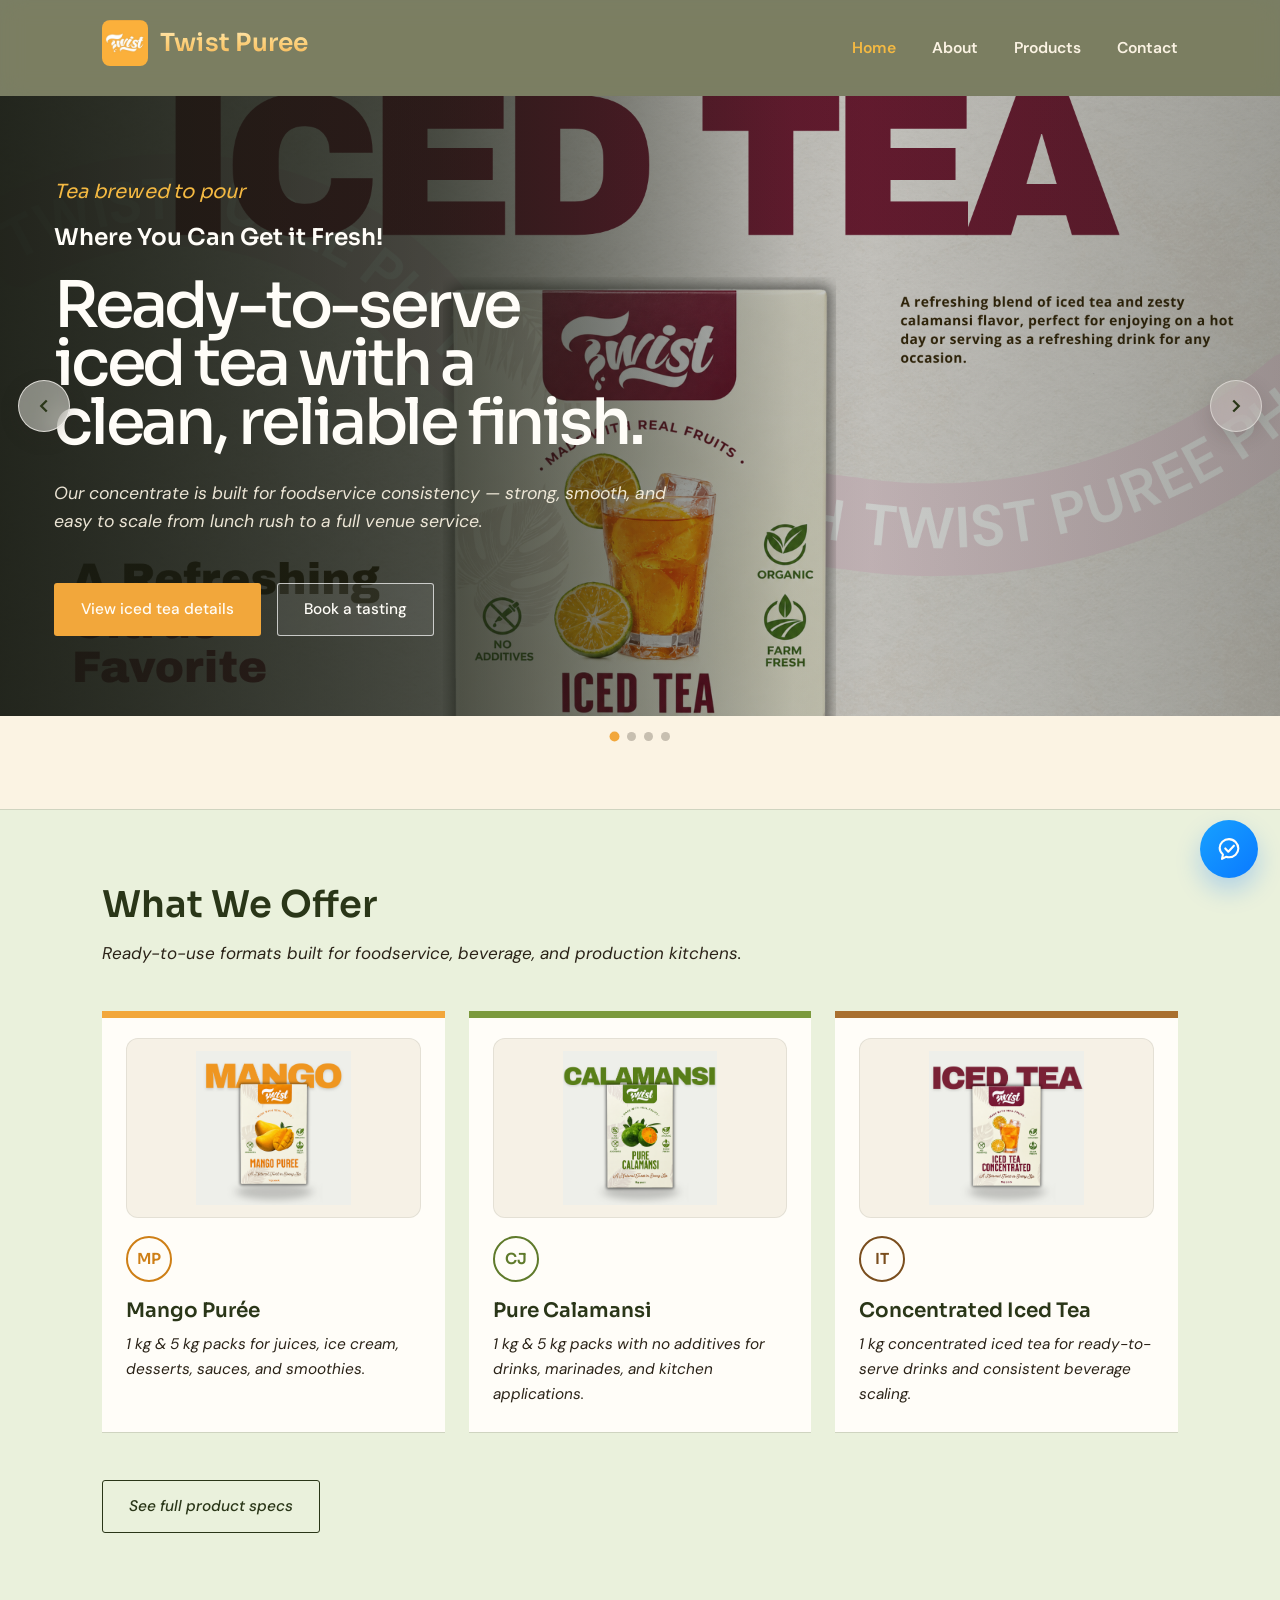
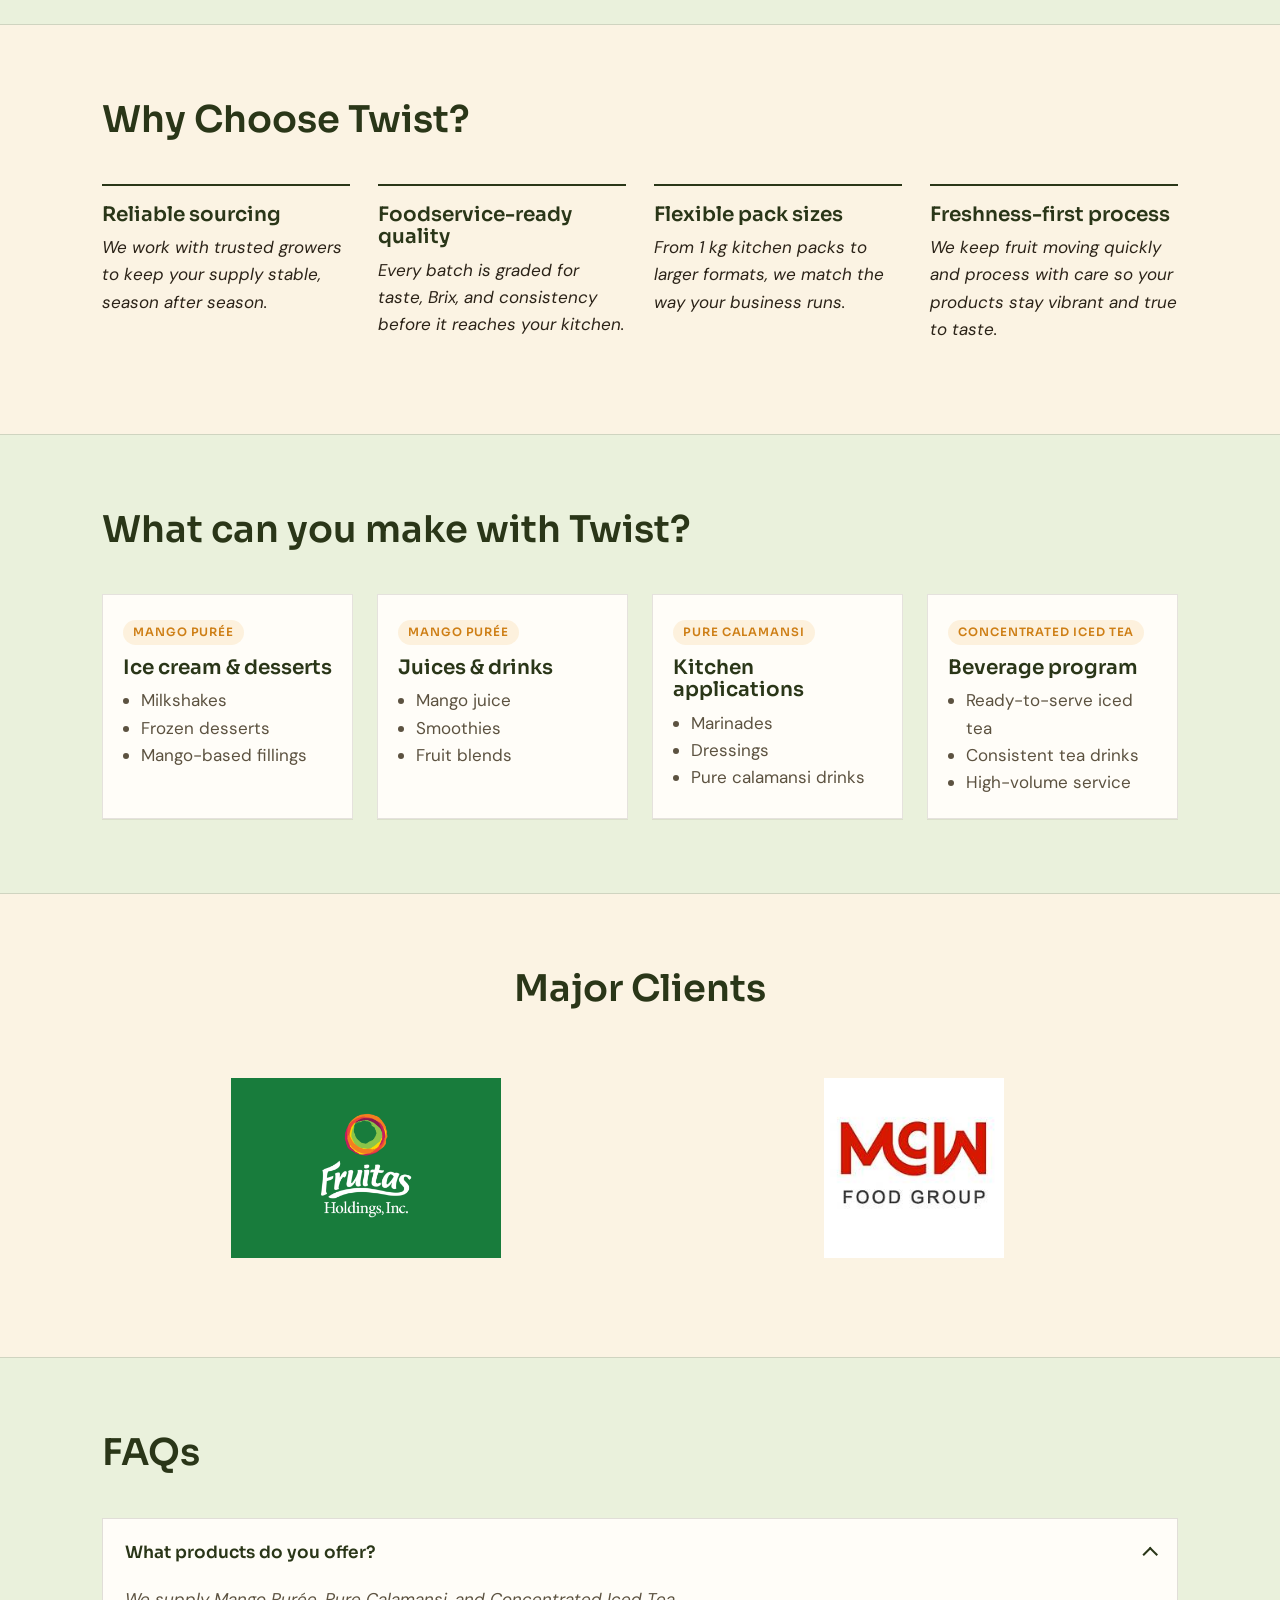
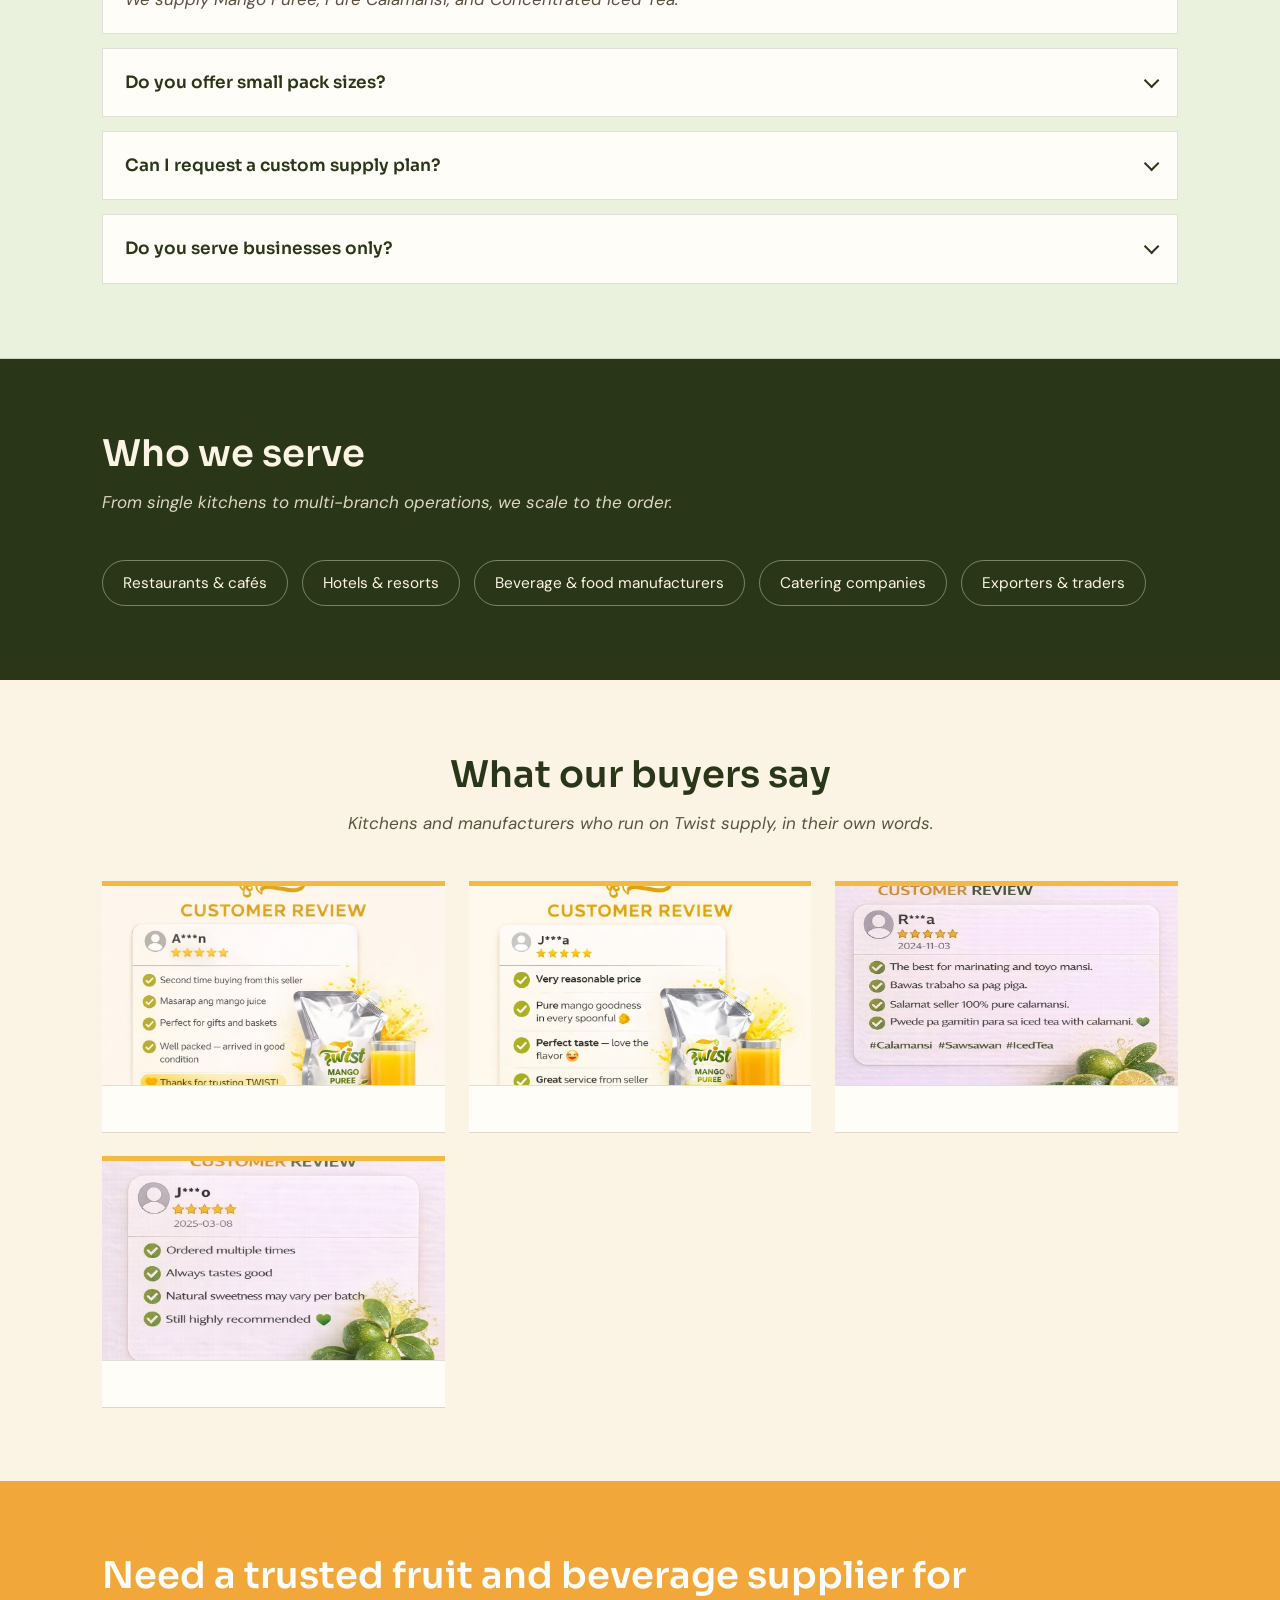
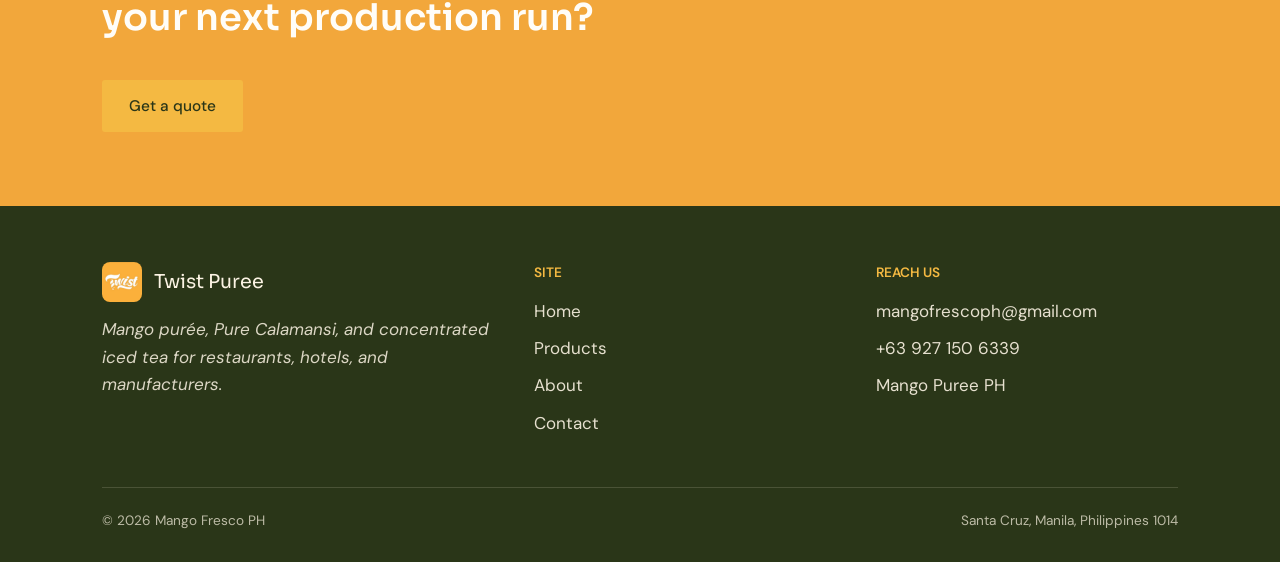
==== commit 35beb4e2: "Simplify hero carousel layout" ====
--- a/index.html
+++ b/index.html
@@ -50,9 +50,6 @@
                 <a href="contact.html" class="btn btn-outline btn-light">Book a tasting</a>
               </div>
             </div>
-            <div class="hero-product-card">
-              <img src="PICTURES/Iced Tea - w Description.png" alt="Iced tea concentrate" aria-hidden="true">
-            </div>
           </article>
 
           <article class="carousel-slide hero-slide" style="background-image: linear-gradient(90deg, rgba(24, 30, 18, 0.72) 0%, rgba(24, 30, 18, 0.62) 34%, rgba(24, 30, 18, 0.12) 62%, rgba(24, 30, 18, 0.22) 100%), url('PICTURES/Mango - w Description.png');">
@@ -66,9 +63,6 @@
                 <a href="contact.html" class="btn btn-outline btn-light">Request a quote</a>
               </div>
             </div>
-            <div class="hero-product-card">
-              <img src="PICTURES/Mango - w Description.png" alt="Mango purée" aria-hidden="true">
-            </div>
           </article>
 
           <article class="carousel-slide hero-slide" style="background-image: linear-gradient(90deg, rgba(24, 30, 18, 0.72) 0%, rgba(24, 30, 18, 0.62) 34%, rgba(24, 30, 18, 0.12) 62%, rgba(24, 30, 18, 0.22) 100%), url('PICTURES/Calamansi - w Description.png');">
@@ -81,9 +75,6 @@
                 <a href="products.html" class="btn btn-primary">View calamansi details</a>
                 <a href="contact.html" class="btn btn-outline btn-light">Talk to our team</a>
               </div>
-            </div>
-            <div class="hero-product-card">
-              <img src="PICTURES/Calamansi - w Description.png" alt="Pure Calamansi" aria-hidden="true">
             </div>
           </article>
 
--- a/style.css
+++ b/style.css
@@ -291,7 +291,7 @@
 .hero-slider .carousel-slides {
   position: relative;
   width: 100%;
-  min-height: 520px;
+  min-height: 620px;
 }
 
 .hero-slide {
@@ -302,10 +302,9 @@
   pointer-events: none;
   transition: opacity 1.5s ease, transform 1.5s ease;
   transform: scale(1.02);
-  display: grid;
-  grid-template-columns: 1.1fr 0.9fr;
-  align-items: center;
-  gap: 30px;
+  display: flex;
+  align-items: center;
+  justify-content: flex-start;
   padding: 46px 62px 46px 54px;
   background-color: var(--grove-deep);
   background-size: cover;
@@ -328,13 +327,9 @@
   background: linear-gradient(90deg, rgba(22, 25, 17, 0.8), rgba(22, 25, 17, 0.42) 34%, rgba(22, 25, 17, 0.1) 68%, rgba(22, 25, 17, 0.22));
 }
 
-.hero-slide-content,
-.hero-product-card {
+.hero-slide-content {
   position: relative;
   z-index: 1;
-}
-
-.hero-slide-content {
   max-width: 620px;
 }
 
@@ -373,12 +368,12 @@
 .hero-product-card {
   justify-self: end;
   width: min(100%, 440px);
-  padding: 18px 18px 12px;
-  background: rgba(255, 255, 255, 0.12);
-  border: 1px solid rgba(255, 255, 255, 0.28);
+  padding: 0;
+  background: transparent;
+  border: none;
   border-radius: 0;
-  box-shadow: 0 20px 32px rgba(17, 12, 8, 0.24);
-  backdrop-filter: blur(6px);
+  box-shadow: none;
+  backdrop-filter: none;
 }
 
 .hero-product-card img {
@@ -386,6 +381,7 @@
   border-radius: 0;
   object-fit: cover;
   aspect-ratio: 4 / 5;
+  box-shadow: none;
 }
 
 .hero-actions {
@@ -1076,21 +1072,22 @@
   display: flex;
   justify-content: center;
   gap: 8px;
+  margin-top: 16px;
 }
 
 .carousel-dots button {
-  width: 8px;
-  height: 8px;
-  border-radius: 999px;
+  width: 9px;
+  height: 9px;
+  border-radius: 50%;
   border: none;
   padding: 0;
   background: rgba(43, 35, 24, 0.25);
   cursor: pointer;
-  transition: width 0.2s ease, background 0.2s ease;
+  transition: background 0.2s ease, transform 0.2s ease;
 }
 .carousel-dots button.active {
-  width: 24px;
   background: var(--mango);
+  transform: scale(1.1);
 }
 
 .carousel-arrow {
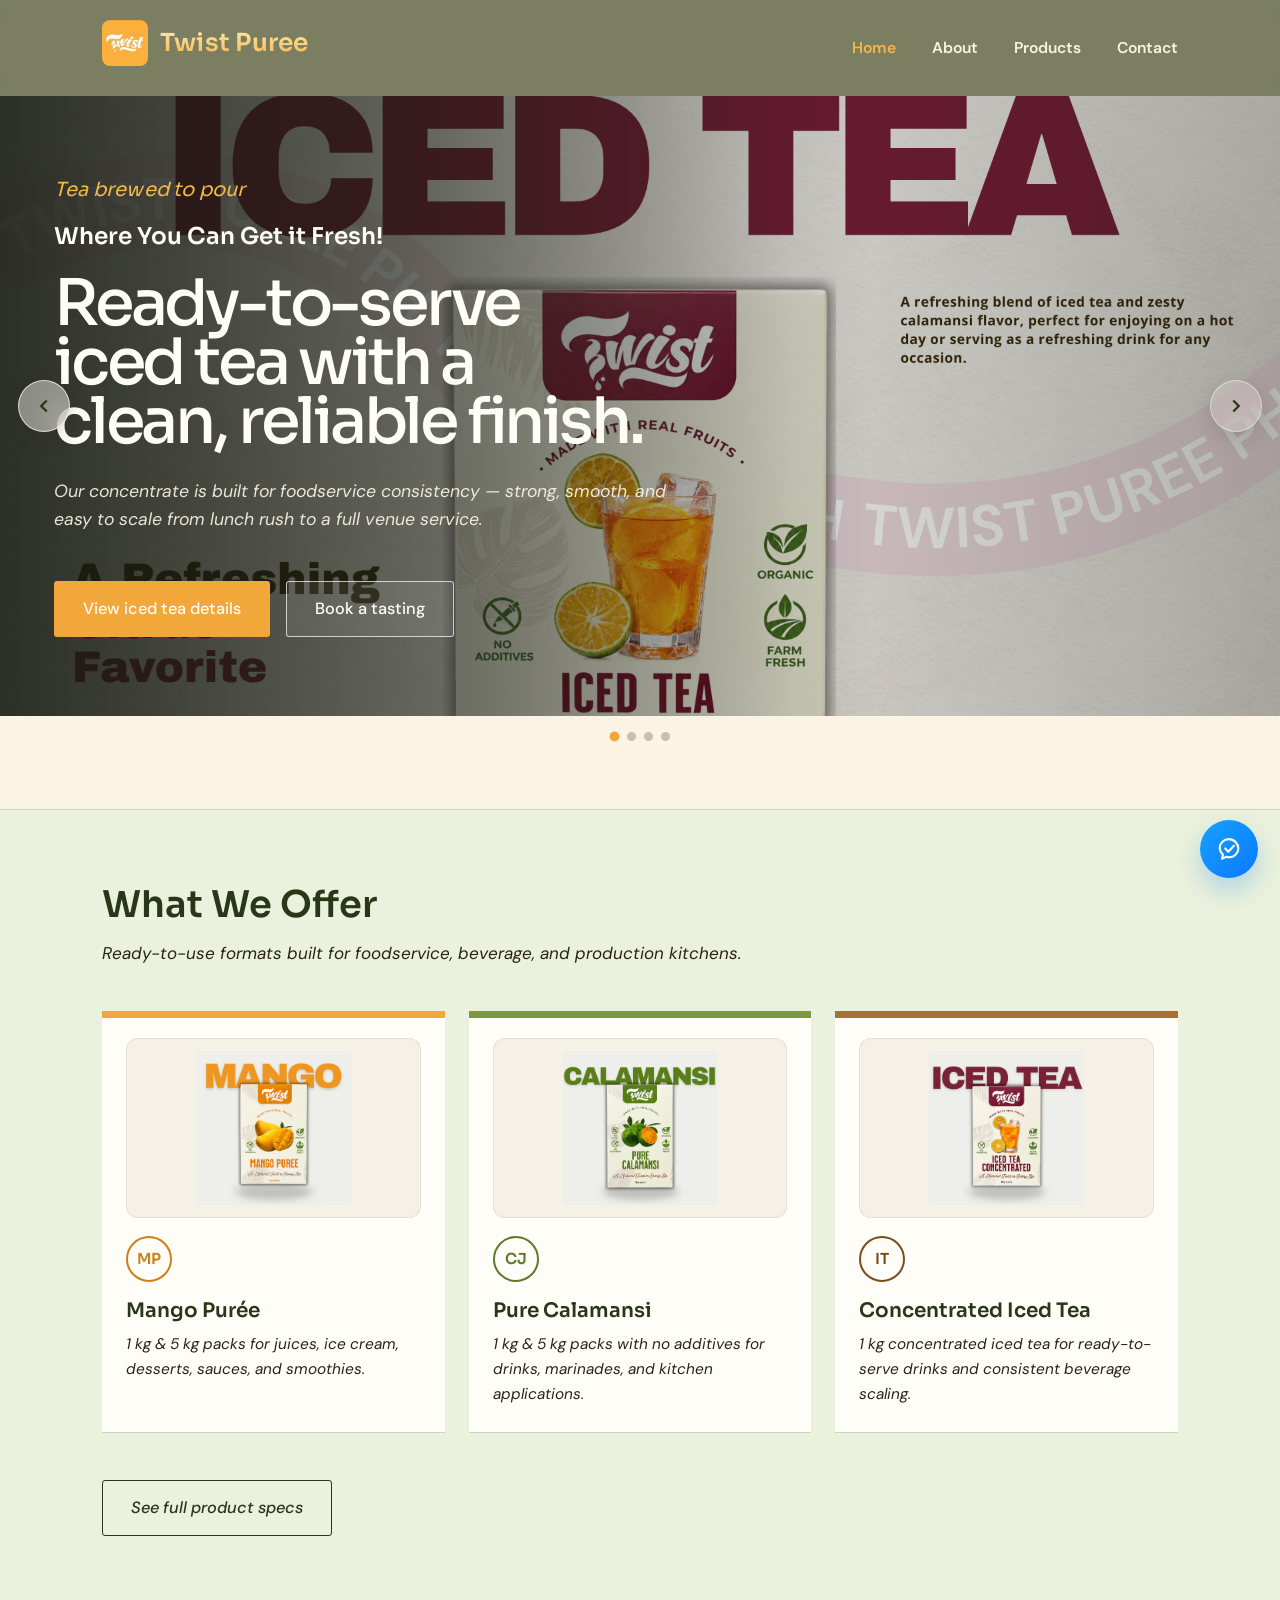
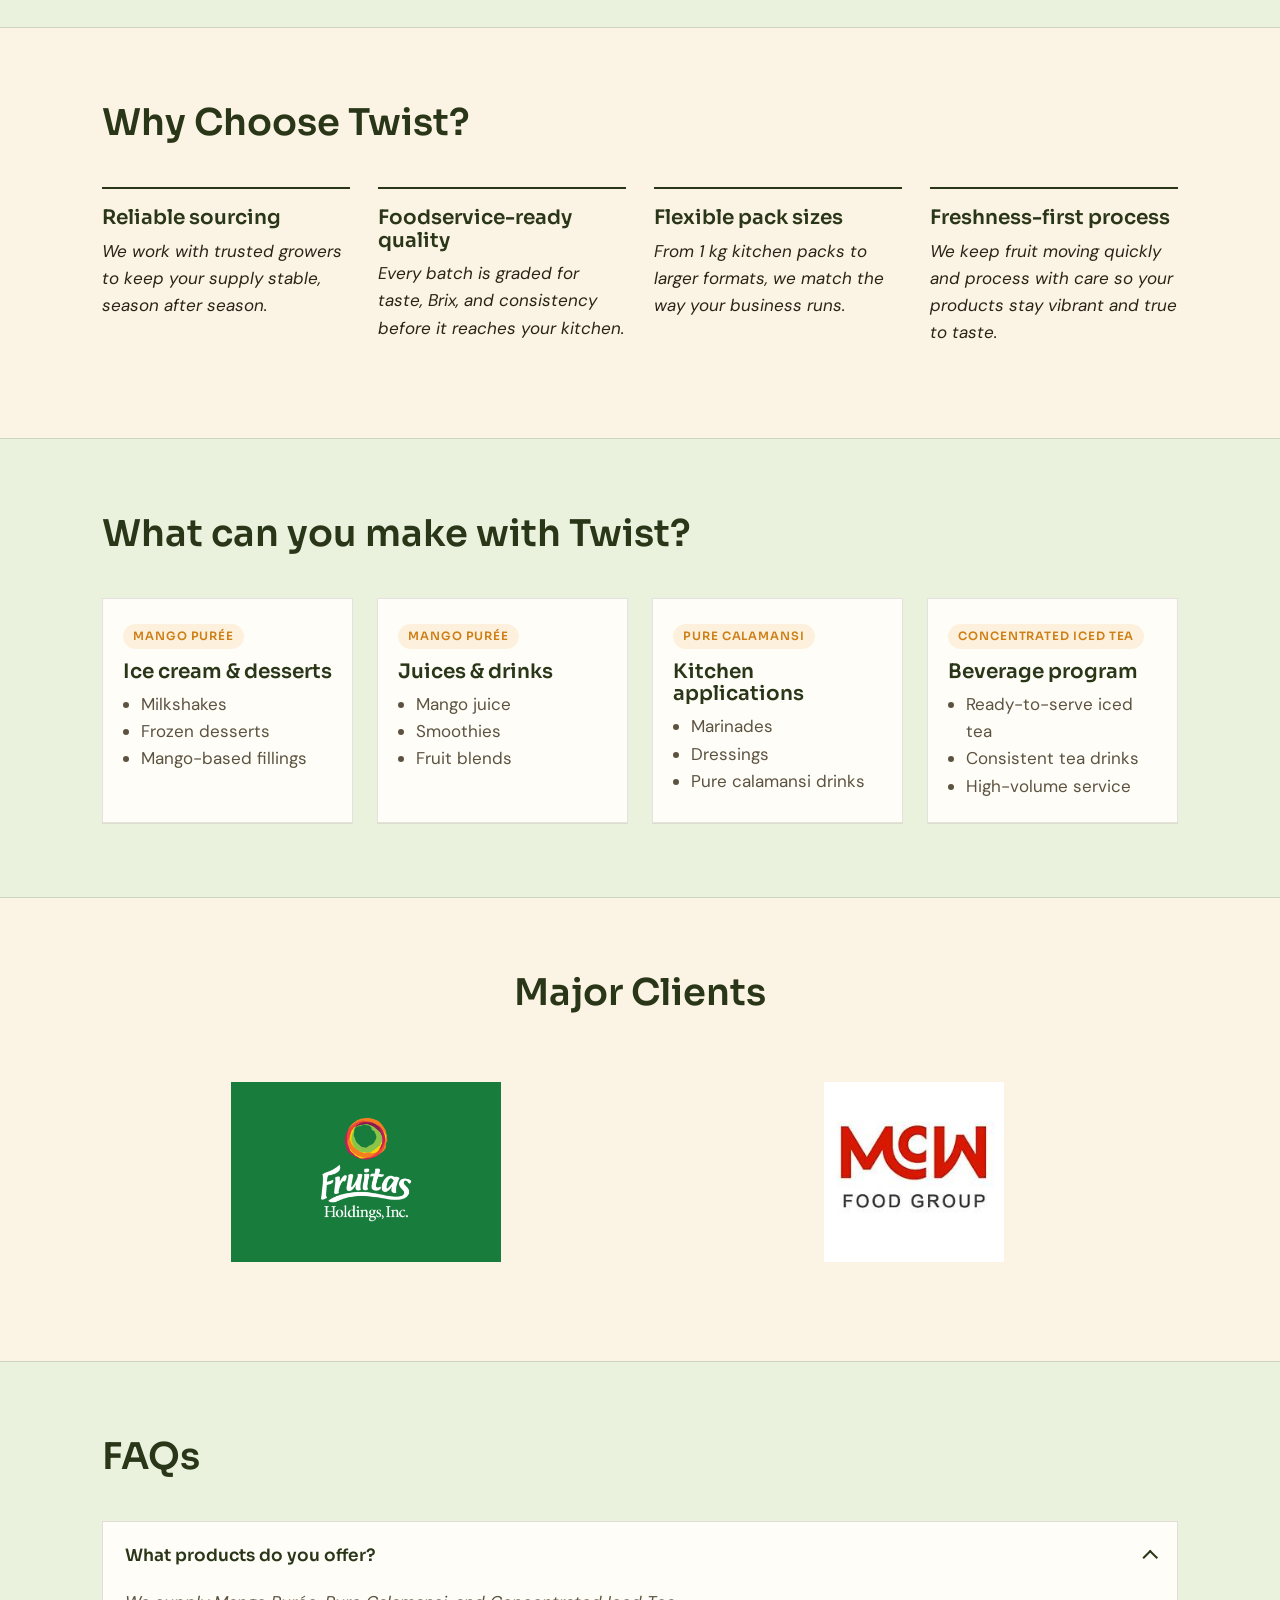
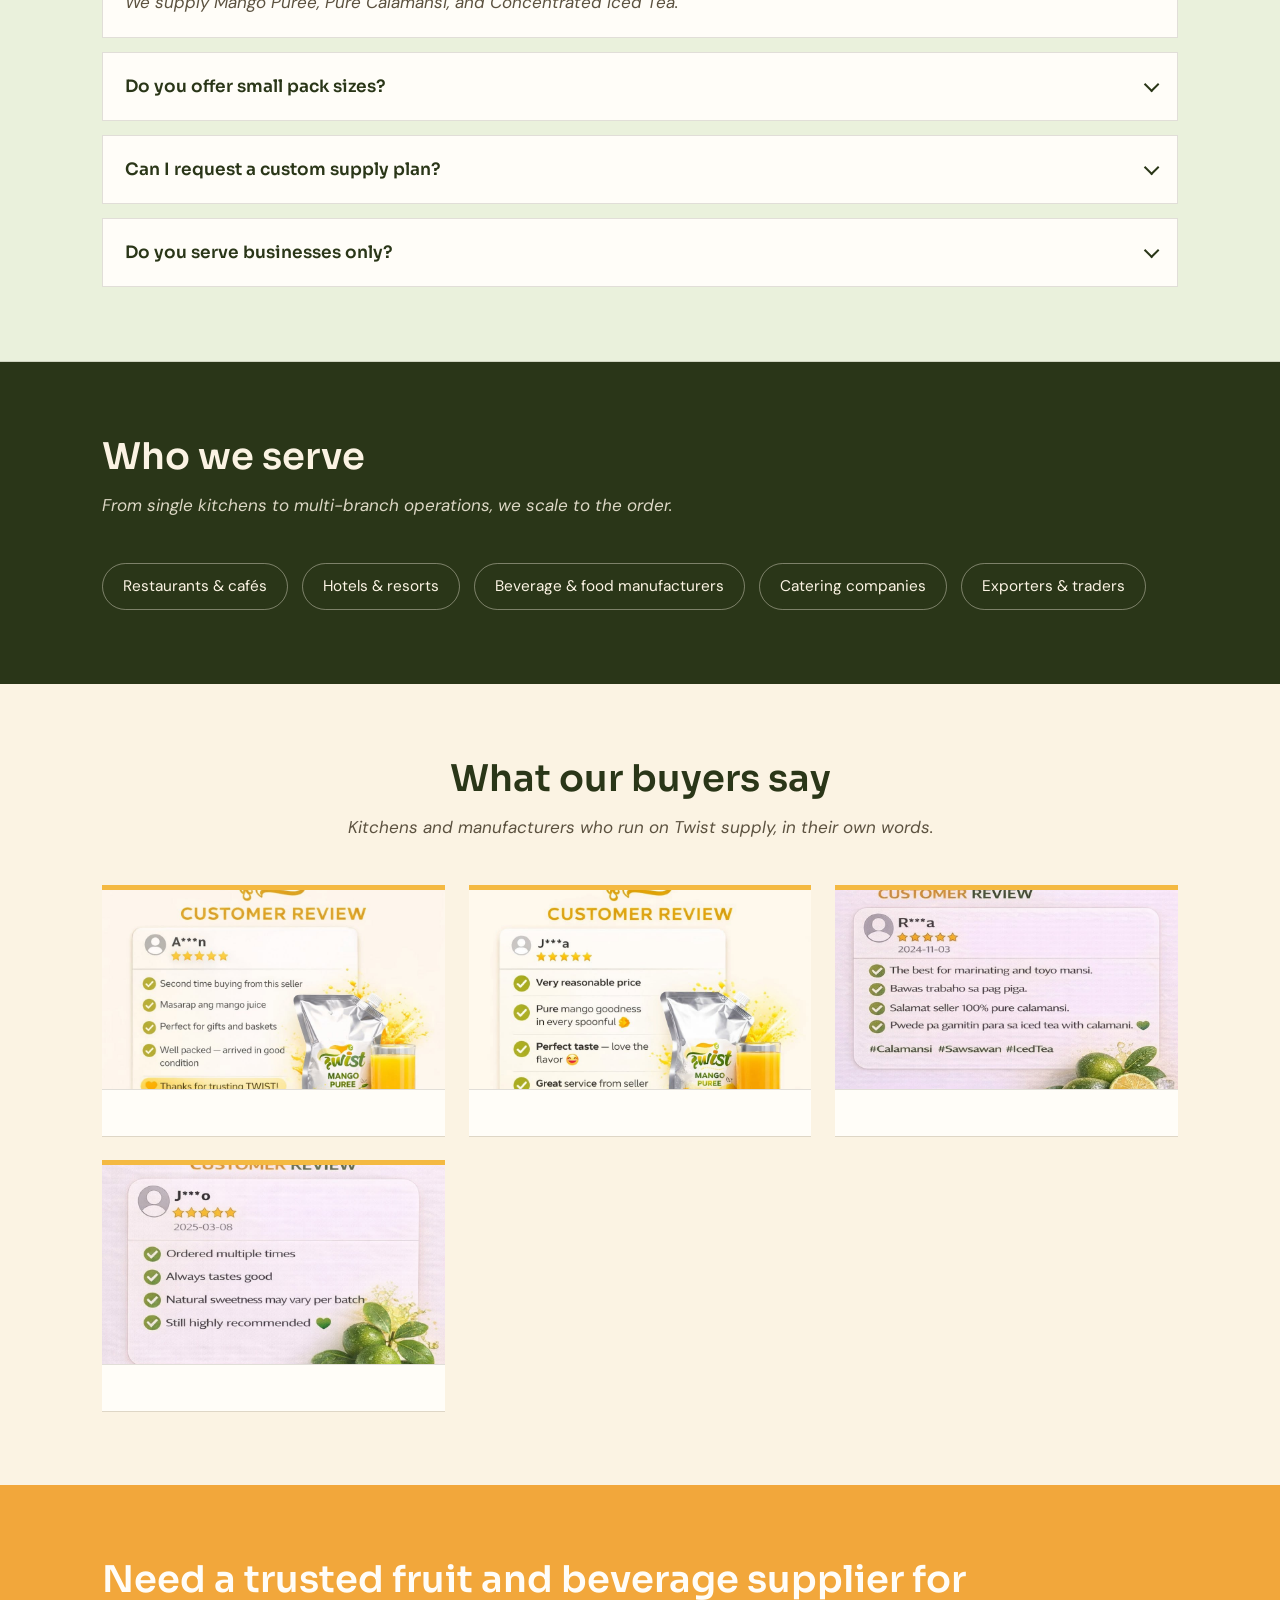
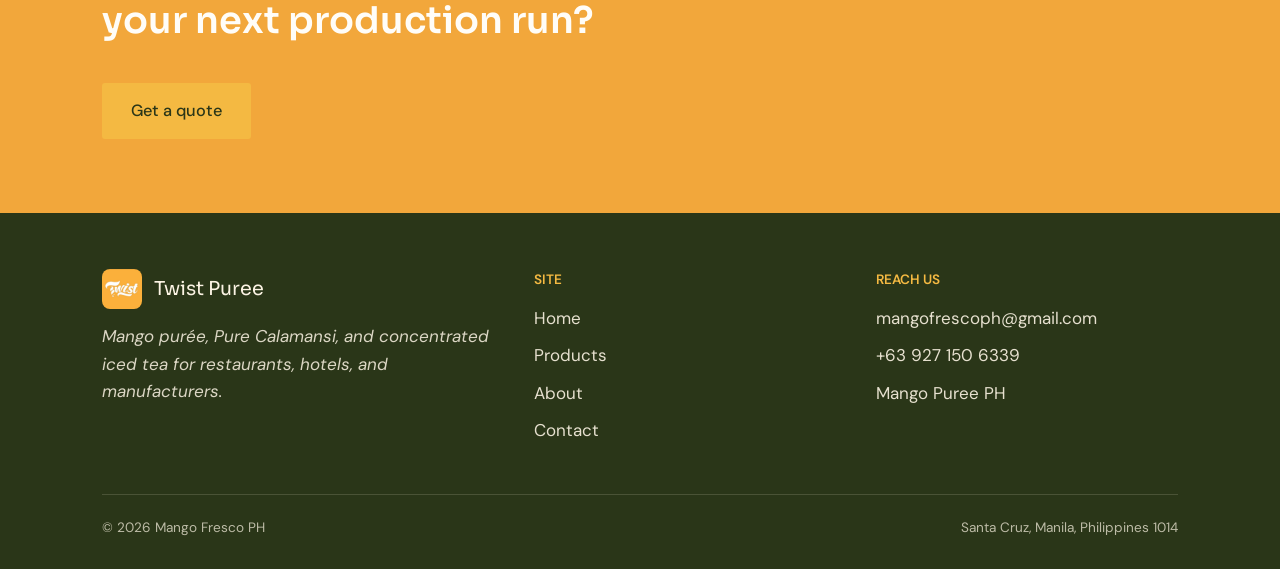
==== commit 19dd8f53: "Lighten carousel overlay" ====
--- a/index.html
+++ b/index.html
@@ -39,7 +39,7 @@
 
       <div class="carousel-track" id="productCarouselTrack">
         <div class="carousel-slides" id="productCarouselSlides">
-          <article class="carousel-slide hero-slide" style="background-image: linear-gradient(90deg, rgba(24, 30, 18, 0.72) 0%, rgba(24, 30, 18, 0.62) 34%, rgba(24, 30, 18, 0.12) 62%, rgba(24, 30, 18, 0.22) 100%), url('PICTURES/Iced Tea - w Description.png');">
+          <article class="carousel-slide hero-slide" style="background-image: linear-gradient(90deg, rgba(24, 30, 18, 0.48) 0%, rgba(24, 30, 18, 0.38) 34%, rgba(24, 30, 18, 0.08) 62%, rgba(24, 30, 18, 0.14) 100%), url('PICTURES/Iced Tea - w Description.png');">
             <div class="hero-slide-content">
               <div class="hero-eyebrow">Tea brewed to pour</div>
               <div class="hero-tagline">Where You Can Get it Fresh!</div>
@@ -52,7 +52,7 @@
             </div>
           </article>
 
-          <article class="carousel-slide hero-slide" style="background-image: linear-gradient(90deg, rgba(24, 30, 18, 0.72) 0%, rgba(24, 30, 18, 0.62) 34%, rgba(24, 30, 18, 0.12) 62%, rgba(24, 30, 18, 0.22) 100%), url('PICTURES/Mango - w Description.png');">
+          <article class="carousel-slide hero-slide" style="background-image: linear-gradient(90deg, rgba(24, 30, 18, 0.48) 0%, rgba(24, 30, 18, 0.38) 34%, rgba(24, 30, 18, 0.08) 62%, rgba(24, 30, 18, 0.14) 100%), url('PICTURES/Mango - w Description.png');">
             <div class="hero-slide-content">
               <div class="hero-eyebrow">Pure fruit performance</div>
               <div class="hero-tagline">Where You Can Get it Fresh!</div>
@@ -65,7 +65,7 @@
             </div>
           </article>
 
-          <article class="carousel-slide hero-slide" style="background-image: linear-gradient(90deg, rgba(24, 30, 18, 0.72) 0%, rgba(24, 30, 18, 0.62) 34%, rgba(24, 30, 18, 0.12) 62%, rgba(24, 30, 18, 0.22) 100%), url('PICTURES/Calamansi - w Description.png');">
+          <article class="carousel-slide hero-slide" style="background-image: linear-gradient(90deg, rgba(24, 30, 18, 0.48) 0%, rgba(24, 30, 18, 0.38) 34%, rgba(24, 30, 18, 0.08) 62%, rgba(24, 30, 18, 0.14) 100%), url('PICTURES/Calamansi - w Description.png');">
             <div class="hero-slide-content">
               <div class="hero-eyebrow">Citrus that cuts through</div>
               <div class="hero-tagline">Where You Can Get it Fresh!</div>
@@ -78,7 +78,7 @@
             </div>
           </article>
 
-          <article class="carousel-slide hero-slide" style="background-image: linear-gradient(90deg, rgba(24, 30, 18, 0.72) 0%, rgba(24, 30, 18, 0.62) 34%, rgba(24, 30, 18, 0.12) 62%, rgba(24, 30, 18, 0.22) 100%), url('PICTURES/twist logo.jpg');">
+          <article class="carousel-slide hero-slide" style="background-image: linear-gradient(90deg, rgba(24, 30, 18, 0.48) 0%, rgba(24, 30, 18, 0.38) 34%, rgba(24, 30, 18, 0.08) 62%, rgba(24, 30, 18, 0.14) 100%), url('PICTURES/twist logo.jpg');">
             <div class="hero-slide-content">
               <div class="hero-eyebrow">Mango, calamansi &amp; iced tea, straight from the source</div>
               <div class="hero-tagline">Where You Can Get it Fresh!</div>
--- a/style.css
+++ b/style.css
@@ -106,22 +106,29 @@
   display: inline-flex;
   align-items: center;
   gap: 8px;
-  padding: 13px 26px;
+  padding: 14px 28px;
   border-radius: 3px;
   font-family: var(--font-button);
   font-weight: 500;
-  font-size: 0.96rem;
+  font-size: 1.02rem;
   text-decoration: none;
   border: 1.5px solid transparent;
   cursor: pointer;
-  transition: transform 0.15s ease, background 0.15s ease, border-color 0.15s ease;
+  transition: transform 0.15s ease, background 0.15s ease, border-color 0.15s ease, color 0.15s ease;
   margin-top: 18px;
 }
+.btn svg {
+  width: 20px;
+  height: 20px;
+  flex-shrink: 0;
+}
 .btn:hover { transform: translateY(-1px); }
+.btn:active { transform: translateY(0); }
 .btn:focus-visible { outline: 3px solid var(--yellow); outline-offset: 2px; }
 
 .btn-primary { background: var(--mango); color: var(--white); }
-.btn-primary:hover { background: var(--mango-dark); }
+.btn-primary:hover { background: #d78c00; color: #fffaf0; }
+.btn-primary:active { background: #b77200; color: #fffaf0; }
 
 .btn-outline { background: transparent; color: var(--grove-deep); border-color: var(--grove-deep); }
 .btn-outline:hover { background: var(--grove-deep); color: var(--cream); }
@@ -300,15 +307,15 @@
   opacity: 0;
   visibility: hidden;
   pointer-events: none;
-  transition: opacity 1.5s ease, transform 1.5s ease;
-  transform: scale(1.02);
+  transition: opacity 1.5s ease;
   display: flex;
   align-items: center;
   justify-content: flex-start;
   padding: 46px 62px 46px 54px;
   background-color: var(--grove-deep);
   background-size: cover;
-  background-position: center;
+  background-repeat: no-repeat;
+  background-position: center center;
   overflow: hidden;
   border-radius: 0;
 }
@@ -317,7 +324,6 @@
   opacity: 1;
   visibility: visible;
   pointer-events: auto;
-  transform: scale(1);
 }
 
 .hero-slide::after {
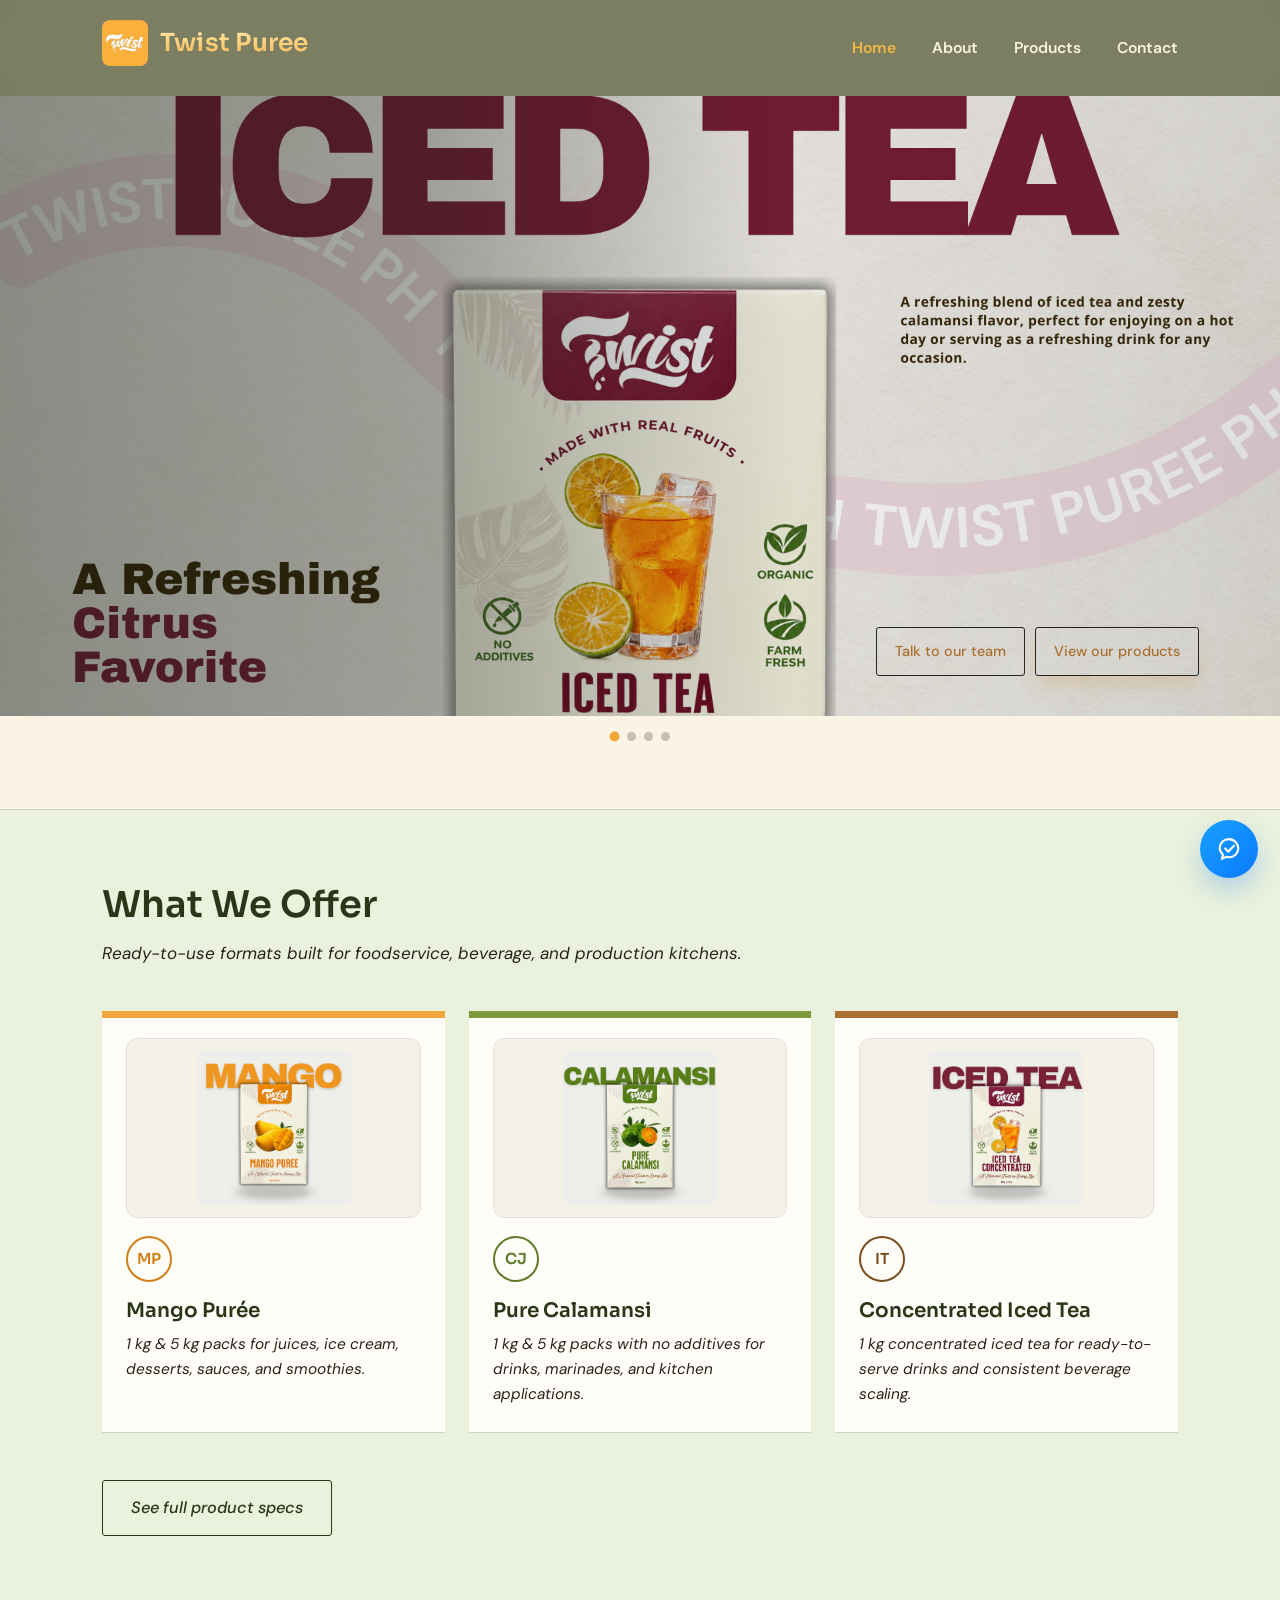
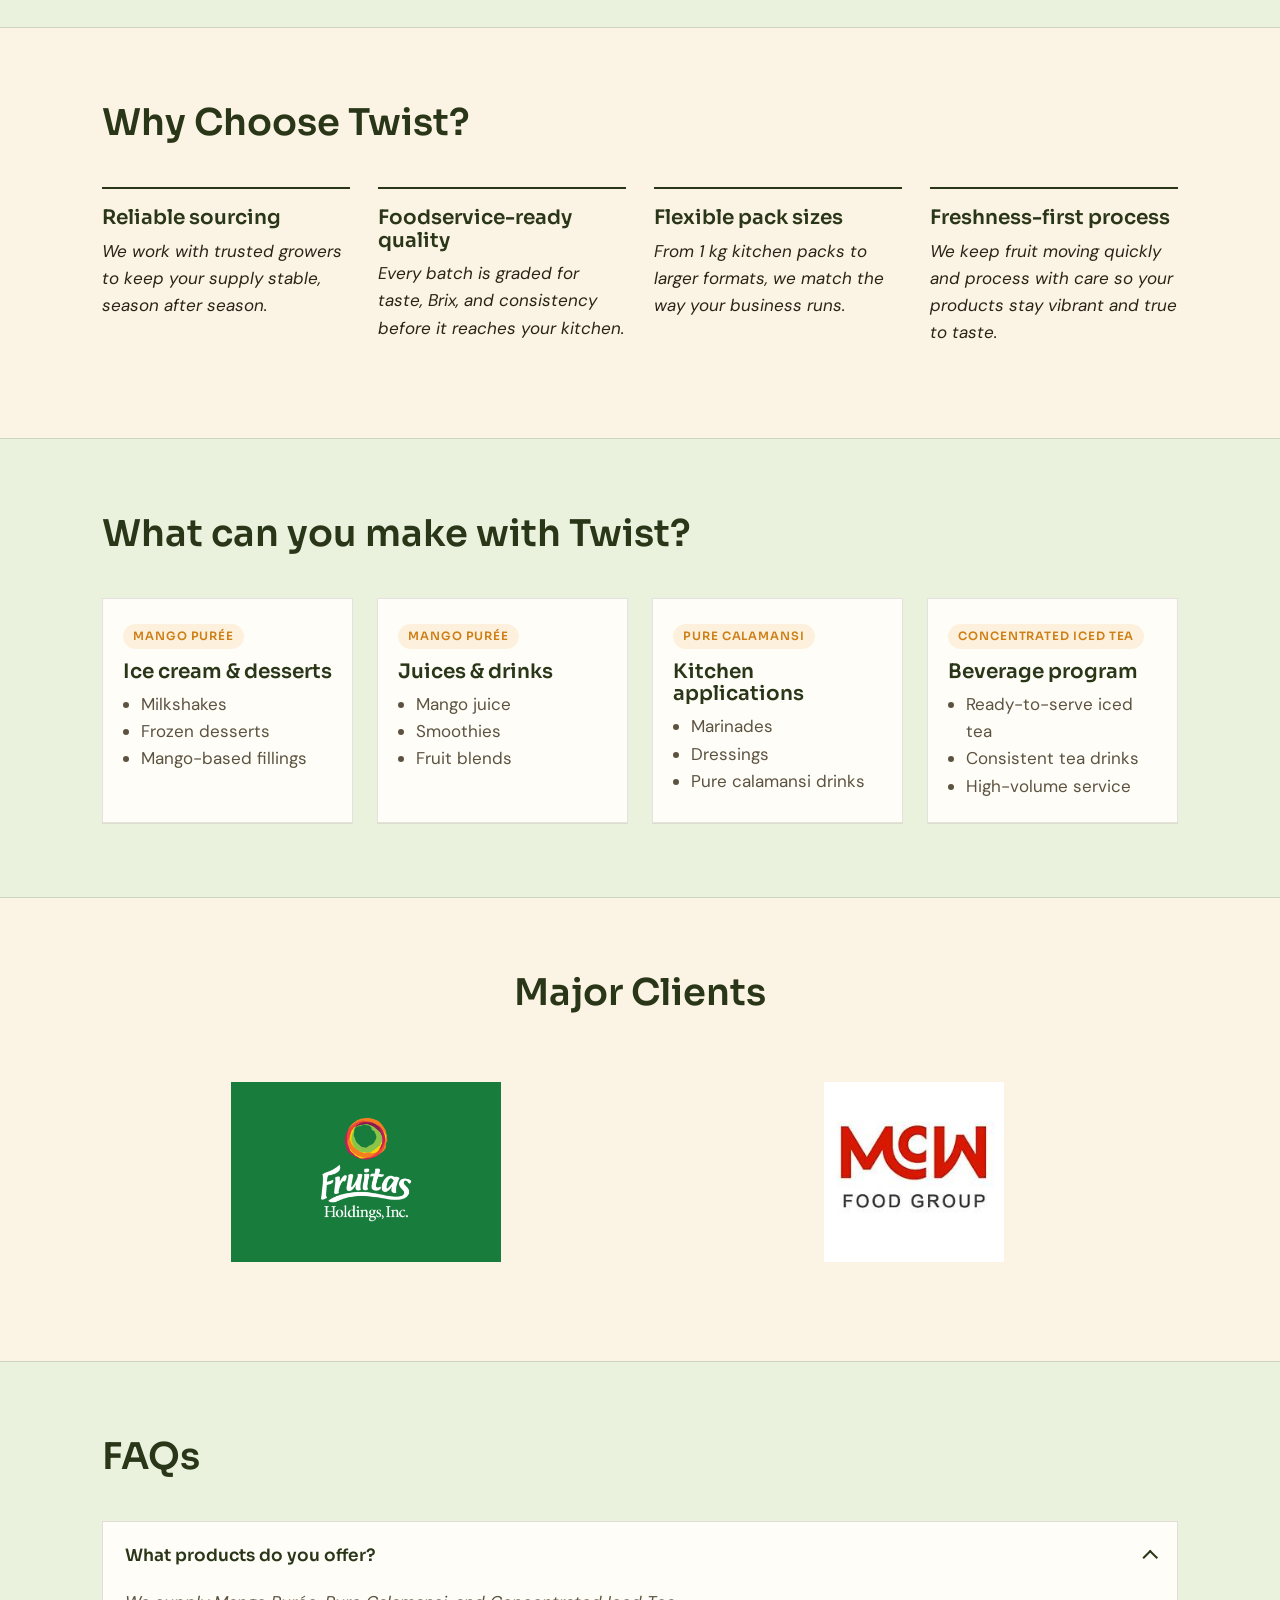
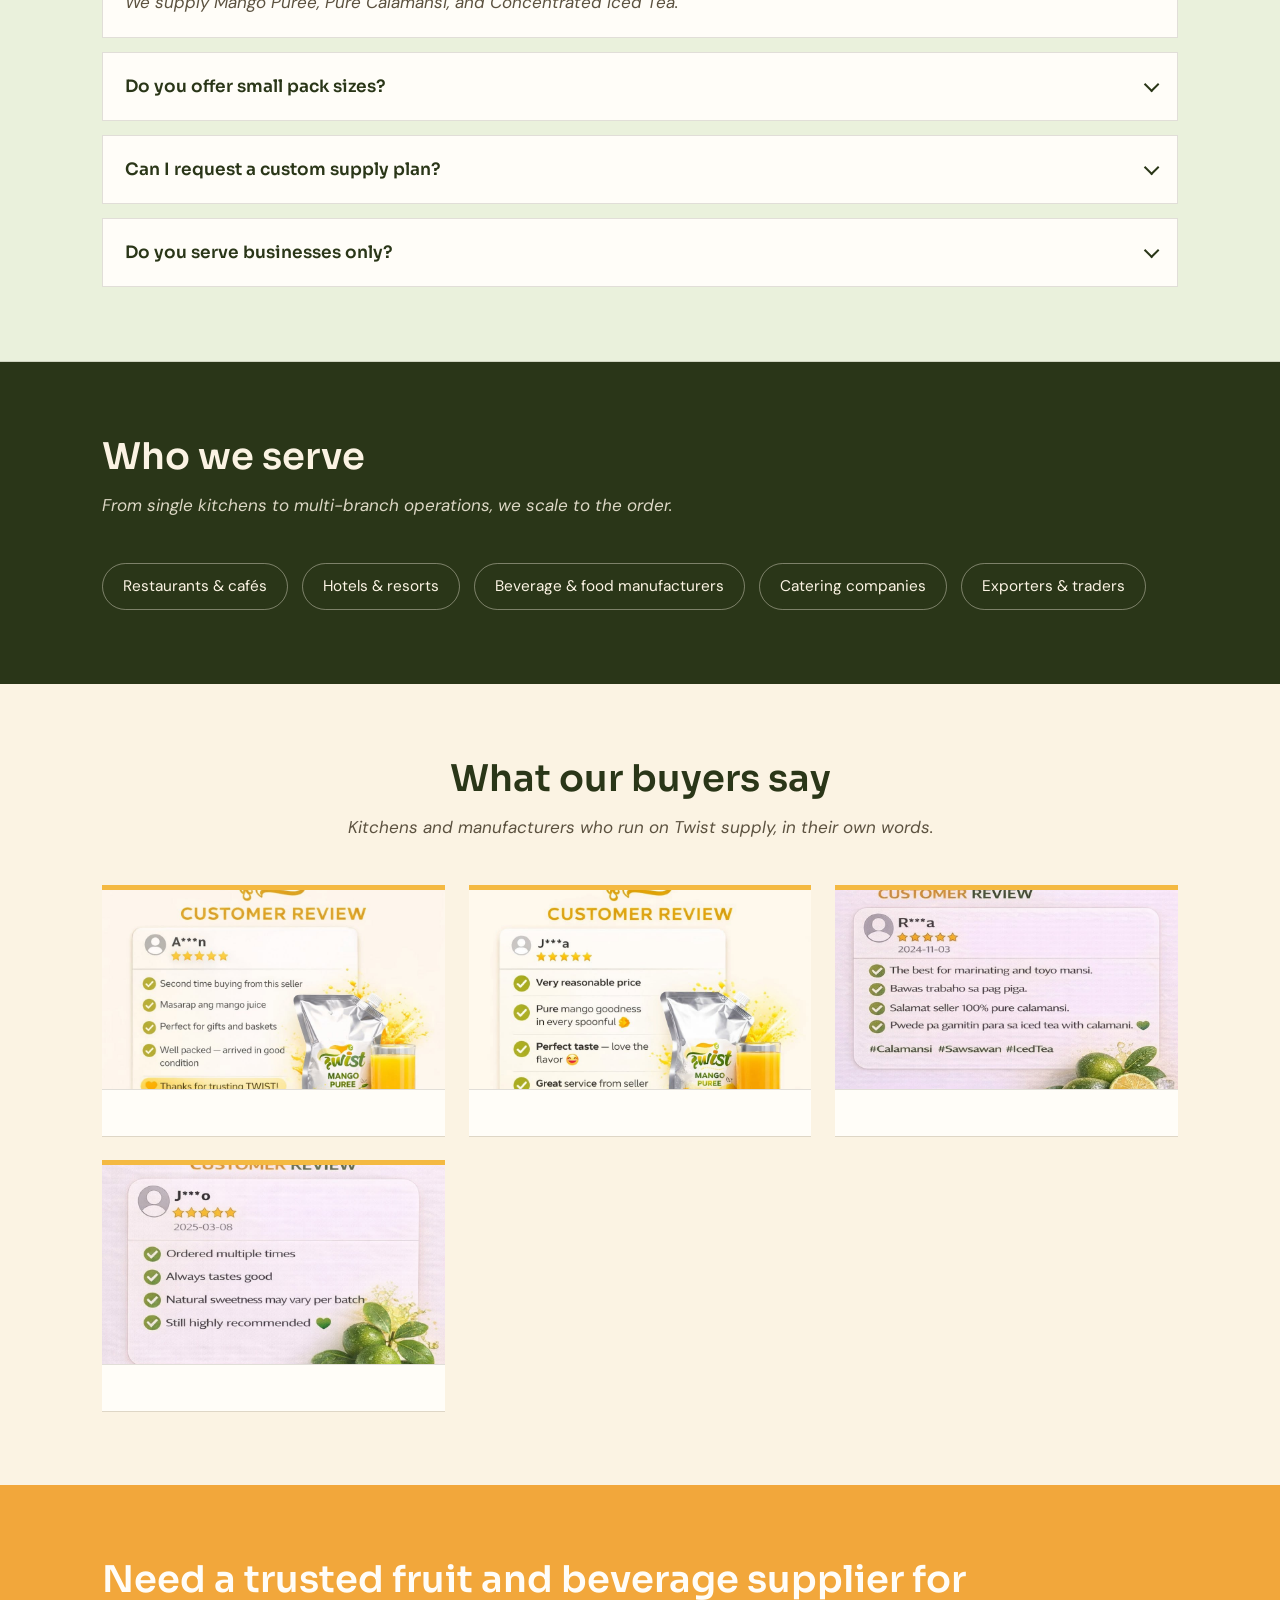
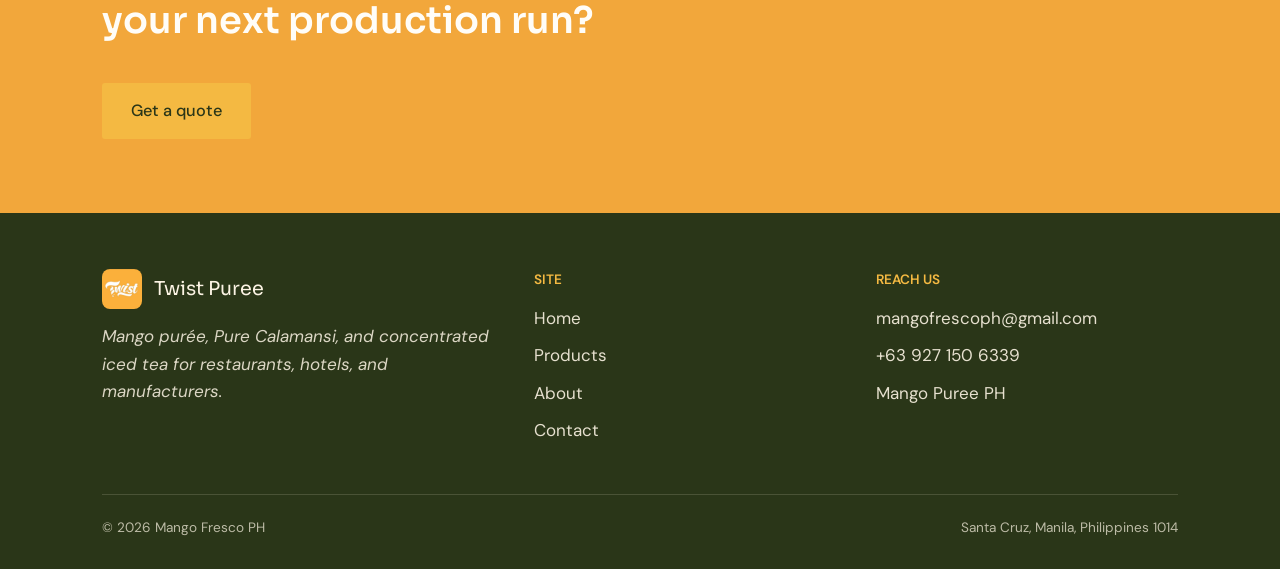
==== commit d0ecace1: "Remove hero arrows and enable drag navigation" ====
--- a/index.html
+++ b/index.html
@@ -33,72 +33,46 @@
   <!-- ============ HERO ============ -->
   <section class="hero">
     <div class="carousel hero-slider" id="productCarousel" aria-label="Featured Twist products">
-      <button type="button" class="carousel-arrow carousel-prev" aria-label="Previous slide" aria-controls="productCarouselTrack">
-        <svg viewBox="0 0 24 24" fill="none" stroke="currentColor" stroke-width="2.5"><polyline points="15 18 9 12 15 6"/></svg>
-      </button>
-
       <div class="carousel-track" id="productCarouselTrack">
         <div class="carousel-slides" id="productCarouselSlides">
-          <article class="carousel-slide hero-slide" style="background-image: linear-gradient(90deg, rgba(24, 30, 18, 0.48) 0%, rgba(24, 30, 18, 0.38) 34%, rgba(24, 30, 18, 0.08) 62%, rgba(24, 30, 18, 0.14) 100%), url('PICTURES/Iced Tea - w Description.png');">
+          <article class="carousel-slide hero-slide hero-slide--tea" style="background-image: linear-gradient(90deg, rgba(24, 30, 18, 0.48) 0%, rgba(24, 30, 18, 0.38) 34%, rgba(24, 30, 18, 0.08) 62%, rgba(24, 30, 18, 0.14) 100%), url('PICTURES/Iced Tea - w Description.png');">
             <div class="hero-slide-content">
-              <div class="hero-eyebrow">Tea brewed to pour</div>
-              <div class="hero-tagline">Where You Can Get it Fresh!</div>
-              <h1>Ready-to-serve iced tea with a clean, reliable finish.</h1>
-              <p class="lede">Our concentrate is built for foodservice consistency — strong, smooth, and easy to scale from lunch rush to a full venue service.</p>
               <div class="hero-actions">
-                <a href="products.html" class="btn btn-primary">View iced tea details</a>
-                <a href="contact.html" class="btn btn-outline btn-light">Book a tasting</a>
+                <a href="contact.html" class="btn btn-outline btn-light">Talk to our team</a>
+                <a href="products.html" class="btn btn-primary">View our products</a>
               </div>
             </div>
           </article>
 
-          <article class="carousel-slide hero-slide" style="background-image: linear-gradient(90deg, rgba(24, 30, 18, 0.48) 0%, rgba(24, 30, 18, 0.38) 34%, rgba(24, 30, 18, 0.08) 62%, rgba(24, 30, 18, 0.14) 100%), url('PICTURES/Mango - w Description.png');">
+          <article class="carousel-slide hero-slide hero-slide--mango" style="background-image: linear-gradient(90deg, rgba(24, 30, 18, 0.48) 0%, rgba(24, 30, 18, 0.38) 34%, rgba(24, 30, 18, 0.08) 62%, rgba(24, 30, 18, 0.14) 100%), url('PICTURES/Mango - w Description.png');">
             <div class="hero-slide-content">
-              <div class="hero-eyebrow">Pure fruit performance</div>
-              <div class="hero-tagline">Where You Can Get it Fresh!</div>
-              <h1>Bold mango flavour for shakes, desserts, and drinks.</h1>
-              <p class="lede">Our mango purée is pasteurized and packed for consistent texture, colour, and sweetness across every batch — from cafés to commissaries.</p>
               <div class="hero-actions">
-                <a href="products.html" class="btn btn-primary">View mango details</a>
-                <a href="contact.html" class="btn btn-outline btn-light">Request a quote</a>
+                <a href="contact.html" class="btn btn-outline btn-light">Talk to our team</a>
+                <a href="products.html" class="btn btn-primary">View our products</a>
               </div>
             </div>
           </article>
 
-          <article class="carousel-slide hero-slide" style="background-image: linear-gradient(90deg, rgba(24, 30, 18, 0.48) 0%, rgba(24, 30, 18, 0.38) 34%, rgba(24, 30, 18, 0.08) 62%, rgba(24, 30, 18, 0.14) 100%), url('PICTURES/Calamansi - w Description.png');">
+          <article class="carousel-slide hero-slide hero-slide--calamansi" style="background-image: linear-gradient(90deg, rgba(24, 30, 18, 0.48) 0%, rgba(24, 30, 18, 0.38) 34%, rgba(24, 30, 18, 0.08) 62%, rgba(24, 30, 18, 0.14) 100%), url('PICTURES/Calamansi - w Description.png');">
             <div class="hero-slide-content">
-              <div class="hero-eyebrow">Citrus that cuts through</div>
-              <div class="hero-tagline">Where You Can Get it Fresh!</div>
-              <h1>Bright calamansi for sips, sauces, and signature recipes.</h1>
-              <p class="lede">Our Pure Calamansi gives your kitchen the acidity, aroma, and consistency needed for drinks, marinades, and elevated sauces, with no additives.</p>
               <div class="hero-actions">
-                <a href="products.html" class="btn btn-primary">View calamansi details</a>
                 <a href="contact.html" class="btn btn-outline btn-light">Talk to our team</a>
+                <a href="products.html" class="btn btn-primary">View our products</a>
               </div>
             </div>
           </article>
 
           <article class="carousel-slide hero-slide" style="background-image: linear-gradient(90deg, rgba(24, 30, 18, 0.48) 0%, rgba(24, 30, 18, 0.38) 34%, rgba(24, 30, 18, 0.08) 62%, rgba(24, 30, 18, 0.14) 100%), url('PICTURES/twist logo.jpg');">
             <div class="hero-slide-content">
-              <div class="hero-eyebrow">Mango, calamansi &amp; iced tea, straight from the source</div>
-              <div class="hero-tagline">Where You Can Get it Fresh!</div>
-              <h1>Fruit your kitchen can build a menu around.</h1>
-              <p class="lede">We supply mango purée, Pure Calamansi, and concentrated iced tea to restaurants, hotels, and food manufacturers across the Philippines — packed for consistent results and delivered on schedule.</p>
               <div class="hero-actions">
+                <a href="contact.html" class="btn btn-outline btn-light">Talk to our team</a>
                 <a href="products.html" class="btn btn-primary">View our products</a>
-                <a href="contact.html" class="btn btn-outline btn-light">Talk to our team</a>
               </div>
             </div>
-            <div class="hero-product-card">
-              <img src="PICTURES/twist logo.jpg" alt="Twist product range" aria-hidden="true">
-            </div>
           </article>
         </div>
       </div>
 
-      <button type="button" class="carousel-arrow carousel-next" aria-label="Next slide" aria-controls="productCarouselTrack">
-        <svg viewBox="0 0 24 24" fill="none" stroke="currentColor" stroke-width="2.5"><polyline points="9 18 15 12 9 6"/></svg>
-      </button>
     </div>
     <div class="carousel-dots" id="carouselDots" aria-hidden="true"></div>
   </section>
--- a/style.css
+++ b/style.css
@@ -126,9 +126,13 @@
 .btn:active { transform: translateY(0); }
 .btn:focus-visible { outline: 3px solid var(--yellow); outline-offset: 2px; }
 
-.btn-primary { background: var(--mango); color: var(--white); }
+.btn-primary { background: var(--mango); color: var(--white); box-shadow: 0 10px 18px rgba(206, 127, 22, 0.18); border-color: rgba(206, 127, 22, 0.25); }
 .btn-primary:hover { background: #d78c00; color: #fffaf0; }
 .btn-primary:active { background: #b77200; color: #fffaf0; }
+.btn-primary svg { color: inherit; }
+.showcase-row--mango .btn-primary { background: var(--mango); color: var(--white); }
+.showcase-row--calamansi .btn-primary { background: var(--calamansi); color: var(--white); }
+.showcase-row--tea .btn-primary { background: var(--tea); color: var(--white); }
 
 .btn-outline { background: transparent; color: var(--grove-deep); border-color: var(--grove-deep); }
 .btn-outline:hover { background: var(--grove-deep); color: var(--cream); }
@@ -309,7 +313,7 @@
   pointer-events: none;
   transition: opacity 1.5s ease;
   display: flex;
-  align-items: center;
+  align-items: flex-end;
   justify-content: flex-start;
   padding: 46px 62px 46px 54px;
   background-color: var(--grove-deep);
@@ -330,13 +334,22 @@
   content: "";
   position: absolute;
   inset: 0;
-  background: linear-gradient(90deg, rgba(22, 25, 17, 0.8), rgba(22, 25, 17, 0.42) 34%, rgba(22, 25, 17, 0.1) 68%, rgba(22, 25, 17, 0.22));
+  background: none;
 }
 
 .hero-slide-content {
   position: relative;
   z-index: 1;
   max-width: 620px;
+  margin-bottom: 0;
+  align-self: flex-end;
+  display: flex;
+  flex-direction: column;
+  align-items: flex-start;
+  justify-content: flex-end;
+  margin-left: auto;
+  margin-right: 0.5cm;
+  transform: translateY(10px);
 }
 
 .hero-eyebrow {
@@ -359,10 +372,11 @@
 .hero-slide-content h1 {
   color: var(--white);
   max-width: 14ch;
-  font-size: clamp(3rem, 5vw, 6rem);
-  line-height: 0.92;
-  letter-spacing: -0.05em;
+  font-size: clamp(1.8rem, 2.8vw, 2.8rem);
+  line-height: 0.96;
+  letter-spacing: -0.04em;
   text-wrap: balance;
+  margin: 0;
 }
 
 .hero-slide-content .lede {
@@ -392,20 +406,64 @@
 
 .hero-actions {
   display: flex;
-  gap: 16px;
-  margin-top: 30px;
+  gap: 10px;
+  margin-top: 0;
   flex-wrap: wrap;
+  justify-content: flex-start;
+  margin-top: 20px;
+  padding-bottom: 12px;
+  margin-left: 0;
+  margin-right: 0;
+  transform: translateY(8px);
+}
+
+.hero-actions .btn {
+  padding: 12px 18px;
+  font-size: 0.9rem;
+  margin-top: 0;
+}
+
+.hero-slide--mango .hero-slide-content h1,
+.hero-slide--mango .hero-actions .btn,
+.hero-slide--mango .btn-light,
+.hero-slide--mango .btn-primary {
+  color: var(--mango);
+}
+
+.hero-slide--calamansi .hero-slide-content h1,
+.hero-slide--calamansi .hero-actions .btn,
+.hero-slide--calamansi .btn-light,
+.hero-slide--calamansi .btn-primary {
+  color: var(--calamansi);
+}
+
+.hero-slide--tea .hero-slide-content h1,
+.hero-slide--tea .hero-actions .btn,
+.hero-slide--tea .btn-light,
+.hero-slide--tea .btn-primary {
+  color: var(--tea);
 }
 
 .btn-light {
-  background: rgba(255, 255, 255, 0.08);
-  border-color: rgba(255, 255, 255, 0.7);
-  color: var(--white);
+  background: transparent;
+  border-color: rgba(18, 18, 18, 0.9);
+  color: rgba(18, 18, 18, 0.9);
+}
+
+.hero-slide--mango .btn-light,
+.hero-slide--mango .btn-primary,
+.hero-slide--calamansi .btn-light,
+.hero-slide--calamansi .btn-primary,
+.hero-slide--tea .btn-light,
+.hero-slide--tea .btn-primary {
+  background: transparent;
+  border-color: rgba(18, 18, 18, 0.9);
+  color: rgba(18, 18, 18, 0.9);
 }
 
 .btn-light:hover {
-  background: rgba(255, 255, 255, 0.18);
-  color: var(--white);
+  background: rgba(18, 18, 18, 0.05);
+  color: rgba(18, 18, 18, 0.9);
 }
 
 @media (max-width: 1000px) {
@@ -766,40 +824,52 @@
 
 .showcase-row {
   display: grid;
-  grid-template-columns: 0.85fr 1.15fr;
-  gap: 56px;
-  align-items: center;
-  padding: 64px 0;
-  border-top: 1px solid var(--line);
-}
-.showcase-row:last-child { border-bottom: 1px solid var(--line); }
+  grid-template-columns: 1.15fr 0.85fr;
+  gap: 40px;
+  align-items: center;
+  padding: 30px 0;
+  border: none;
+}
+.showcase-row:last-child { border-bottom: none; }
 .showcase-row.reverse .showcase-visual { order: 2; }
 .showcase-row.reverse .showcase-copy { order: 1; }
 
 @media (max-width: 780px) {
   .showcase-row, .showcase-row.reverse {
     grid-template-columns: 1fr;
+    gap: 24px;
   }
   .showcase-row.reverse .showcase-visual,
   .showcase-row.reverse .showcase-copy { order: initial; }
 }
 
+.showcase-copy {
+  position: relative;
+  padding-left: 22px;
+}
+.showcase-row--mango .showcase-copy { border-left: 5px solid var(--mango); }
+.showcase-row--calamansi .showcase-copy { border-left: 5px solid var(--calamansi); }
+.showcase-row--tea .showcase-copy { border-left: 5px solid var(--tea); }
+
 .showcase-visual {
-  background: var(--white);
-  border-radius: 4px;
-  padding: 30px;
+  background: transparent;
+  border: none;
+  border-radius: 0;
+  padding: 0;
   display: flex;
   align-items: center;
   justify-content: center;
+  min-height: 420px;
 }
 .showcase-visual svg { max-height: 220px; }
 .showcase-image {
   display: block;
-  max-width: 100%;
-  max-height: 260px;
-  width: auto;
+  width: 100%;
+  max-width: 88%;
+  max-height: 420px;
   height: auto;
   object-fit: contain;
+  filter: drop-shadow(0 18px 30px rgba(43, 35, 24, 0.08));
 }
 
 .showcase-tag {
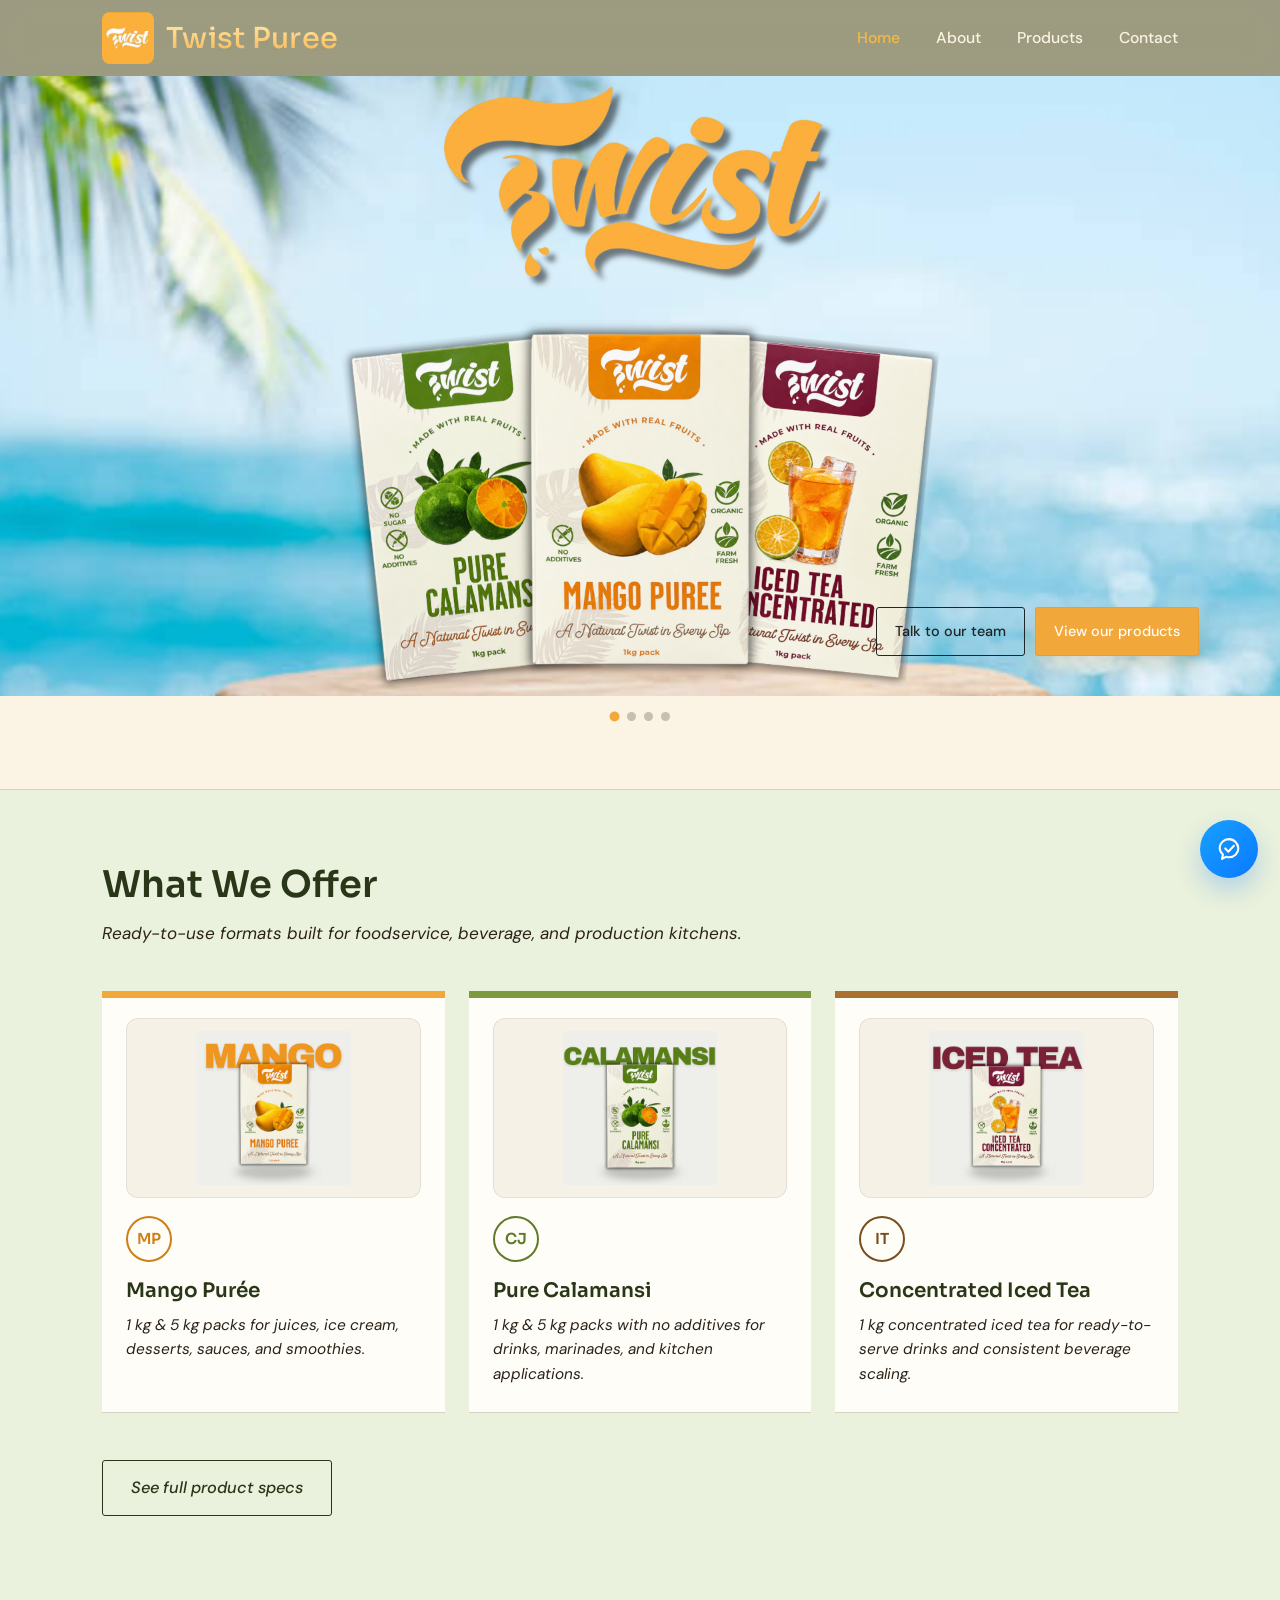
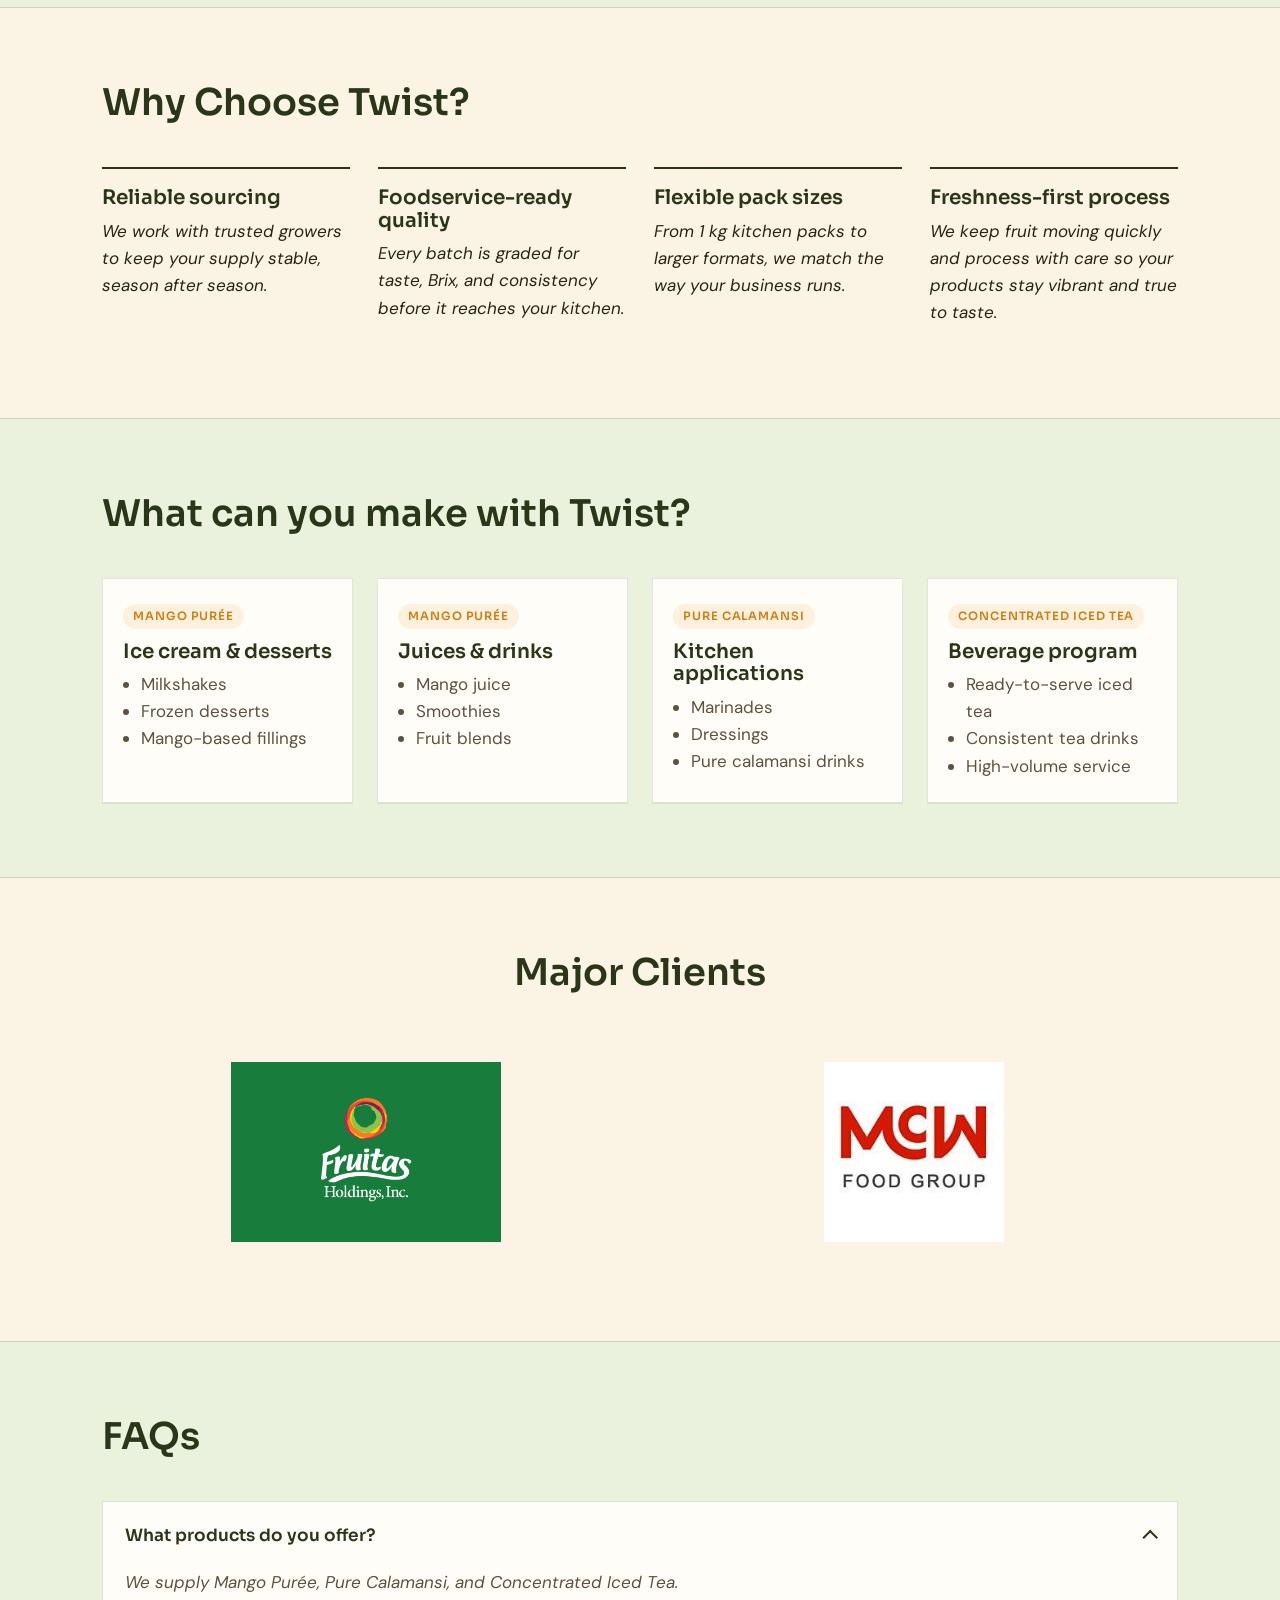
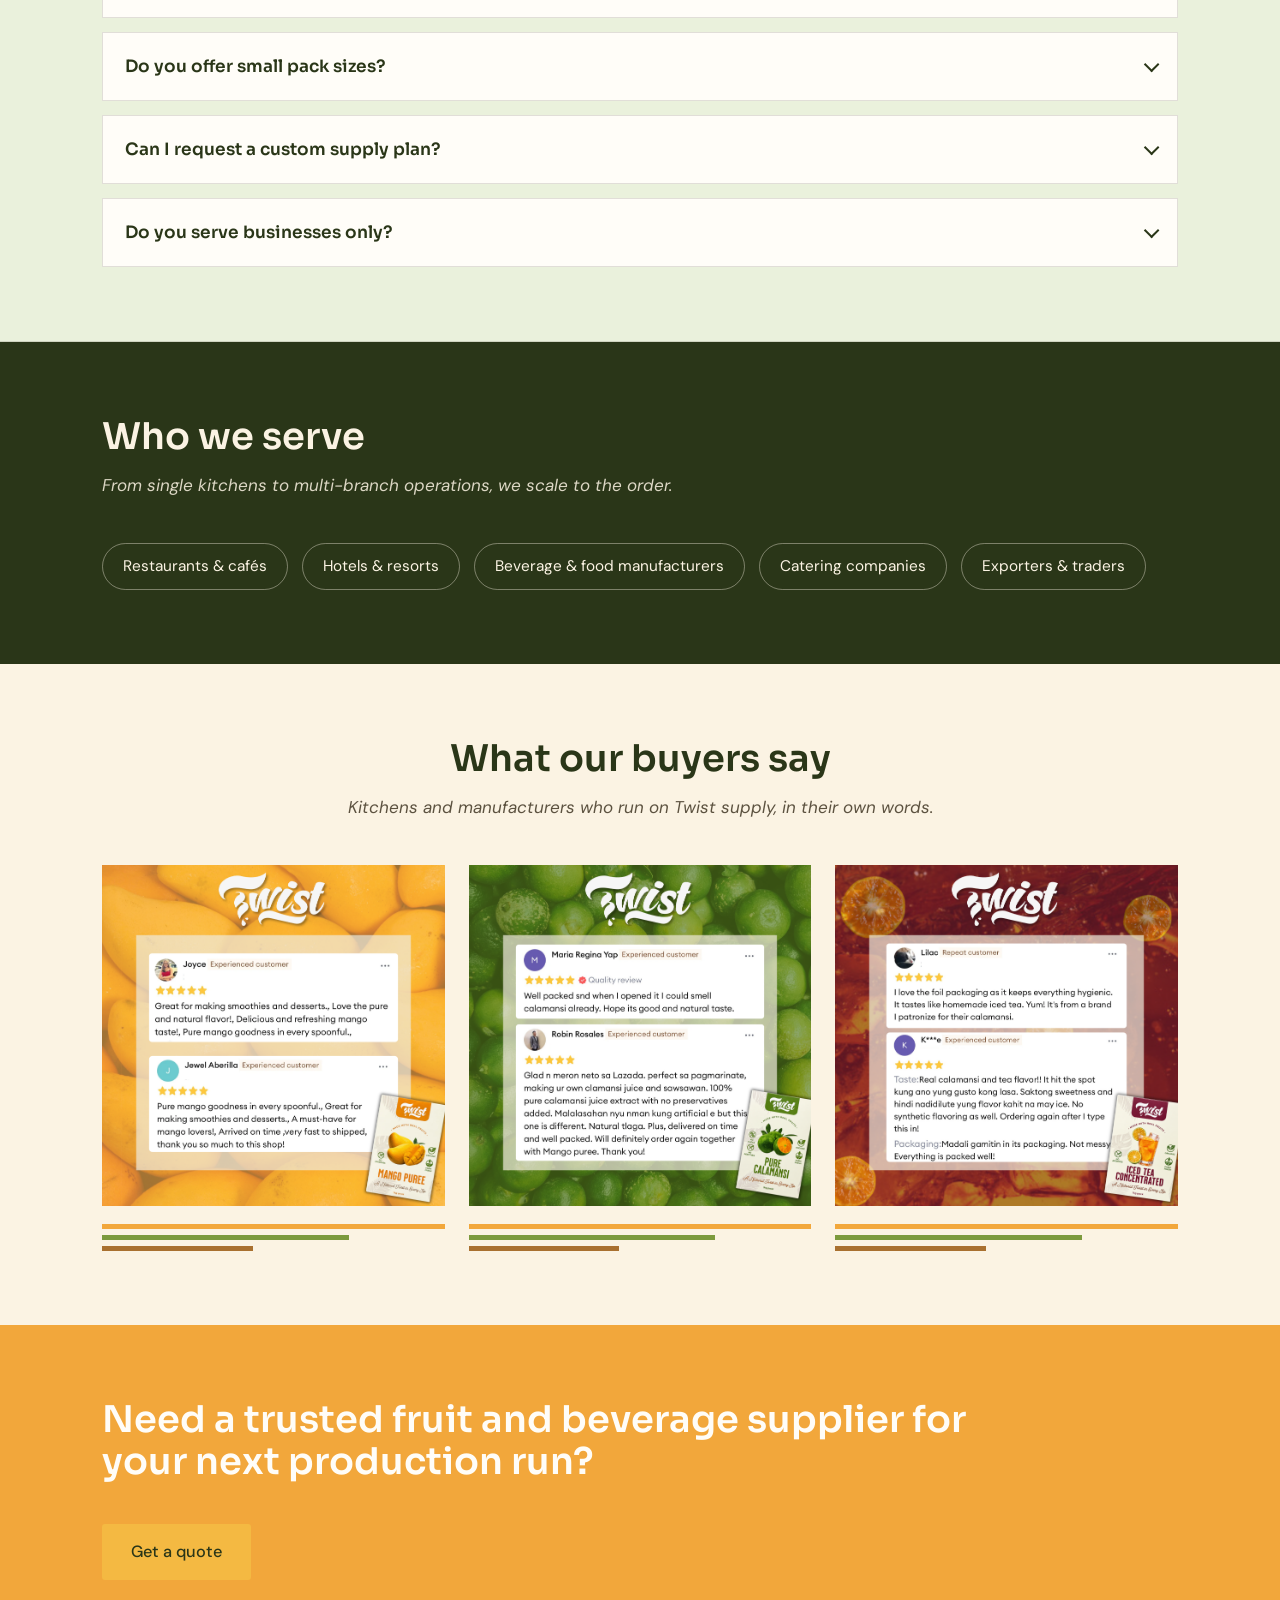
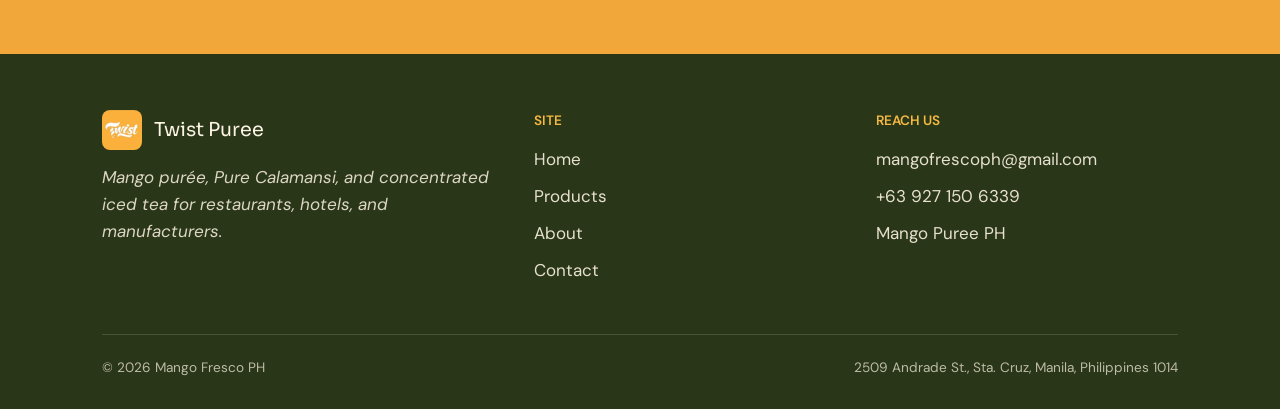
==== commit 02455443: "Swap hero carousel to front page images and refresh reviews" ====
--- a/index.html
+++ b/index.html
@@ -35,7 +35,7 @@
     <div class="carousel hero-slider" id="productCarousel" aria-label="Featured Twist products">
       <div class="carousel-track" id="productCarouselTrack">
         <div class="carousel-slides" id="productCarouselSlides">
-          <article class="carousel-slide hero-slide hero-slide--tea" style="background-image: linear-gradient(90deg, rgba(24, 30, 18, 0.48) 0%, rgba(24, 30, 18, 0.38) 34%, rgba(24, 30, 18, 0.08) 62%, rgba(24, 30, 18, 0.14) 100%), url('PICTURES/Iced Tea - w Description.png');">
+          <article class="carousel-slide hero-slide" style="background-image: url('PICTURES/First Pic - Front Page.png');">
             <div class="hero-slide-content">
               <div class="hero-actions">
                 <a href="contact.html" class="btn btn-outline btn-light">Talk to our team</a>
@@ -44,7 +44,7 @@
             </div>
           </article>
 
-          <article class="carousel-slide hero-slide hero-slide--mango" style="background-image: linear-gradient(90deg, rgba(24, 30, 18, 0.48) 0%, rgba(24, 30, 18, 0.38) 34%, rgba(24, 30, 18, 0.08) 62%, rgba(24, 30, 18, 0.14) 100%), url('PICTURES/Mango - w Description.png');">
+          <article class="carousel-slide hero-slide hero-slide--mango" style="background-image: url('PICTURES/Second Pic - Front Page.png');">
             <div class="hero-slide-content">
               <div class="hero-actions">
                 <a href="contact.html" class="btn btn-outline btn-light">Talk to our team</a>
@@ -53,7 +53,7 @@
             </div>
           </article>
 
-          <article class="carousel-slide hero-slide hero-slide--calamansi" style="background-image: linear-gradient(90deg, rgba(24, 30, 18, 0.48) 0%, rgba(24, 30, 18, 0.38) 34%, rgba(24, 30, 18, 0.08) 62%, rgba(24, 30, 18, 0.14) 100%), url('PICTURES/Calamansi - w Description.png');">
+          <article class="carousel-slide hero-slide hero-slide--calamansi" style="background-image: url('PICTURES/Third Pic - Front Page.png');">
             <div class="hero-slide-content">
               <div class="hero-actions">
                 <a href="contact.html" class="btn btn-outline btn-light">Talk to our team</a>
@@ -62,7 +62,7 @@
             </div>
           </article>
 
-          <article class="carousel-slide hero-slide" style="background-image: linear-gradient(90deg, rgba(24, 30, 18, 0.48) 0%, rgba(24, 30, 18, 0.38) 34%, rgba(24, 30, 18, 0.08) 62%, rgba(24, 30, 18, 0.14) 100%), url('PICTURES/twist logo.jpg');">
+          <article class="carousel-slide hero-slide hero-slide--tea" style="background-image: url('PICTURES/Fourth Pic - Front Page.png');">
             <div class="hero-slide-content">
               <div class="hero-actions">
                 <a href="contact.html" class="btn btn-outline btn-light">Talk to our team</a>
@@ -249,16 +249,16 @@
       </div>
       <div class="review-grid">
         <figure class="review">
-          <div class="review-photo"><img src="PICTURES/customer review 1.jpg" alt="Joy Delgado, Head Barista"></div>
+          <div class="review-photo"><img src="PICTURES/Mango - Review.png" alt="Mango Purée customer review"></div>
+          <div class="review-rule" aria-hidden="true"><span></span><span></span><span></span></div>
         </figure>
         <figure class="review">
-          <div class="review-photo"><img src="PICTURES/customer review 2.jpg" alt="Marco Reyes, F&amp;B Director"></div>
+          <div class="review-photo"><img src="PICTURES/Calamansi - Review.png" alt="Pure Calamansi customer review"></div>
+          <div class="review-rule" aria-hidden="true"><span></span><span></span><span></span></div>
         </figure>
         <figure class="review">
-          <div class="review-photo"><img src="PICTURES/customer review 3.jpg" alt="Andrea Santos, Procurement Manager"></div>
-        </figure>
-        <figure class="review">
-          <div class="review-photo"><img src="PICTURES/customer review 4.jpg" alt="Liza Tan, Executive Chef"></div>
+          <div class="review-photo"><img src="PICTURES/Iced Tea - Review.png" alt="Concentrated Iced Tea customer review"></div>
+          <div class="review-rule" aria-hidden="true"><span></span><span></span><span></span></div>
         </figure>
       </div>
     </div>
@@ -304,7 +304,7 @@
     </div>
     <div class="footer-bottom">
       <span>&copy; 2026 Mango Fresco PH</span>
-      <span>Santa Cruz, Manila, Philippines 1014</span>
+      <span>2509 Andrade St., Sta. Cruz, Manila, Philippines 1014</span>
     </div>
   </div>
 </footer>
--- a/style.css
+++ b/style.css
@@ -145,9 +145,9 @@
 .site-header {
   position: sticky;
   top: 0;
-  background: rgba(42, 54, 24, 0.62);
-  -webkit-backdrop-filter: blur(12px) saturate(150%);
-  backdrop-filter: blur(12px) saturate(150%);
+  background: rgba(42, 54, 24, 0.46);
+  -webkit-backdrop-filter: blur(14px) saturate(180%);
+  backdrop-filter: blur(14px) saturate(180%);
   color: var(--cream);
   z-index: 40;
 }
@@ -156,30 +156,32 @@
   display: flex;
   align-items: center;
   justify-content: space-between;
-  padding: 20px 32px;
+  padding: 12px 32px;
   max-width: var(--max-width);
   margin: 0 auto;
 }
 
 .logo {
   font-family: var(--font-display);
-  font-size: 1.55rem;
+  font-size: 1.8rem;
   text-decoration: none;
   color: var(--mango);
   background: linear-gradient(to top, var(--mango) 0%, #ffd98a 62%, var(--cream) 100%);
   -webkit-background-clip: text;
   background-clip: text;
   -webkit-text-fill-color: transparent;
-  display: flex;
-  align-items: center;
+  display: inline-flex;
+  align-items: center;
+  justify-content: flex-start;
   gap: 12px;
   letter-spacing: 0.01em;
-  font-weight: 600;
+  font-weight: 500;
+  margin: 0;
 }
 .logo .dot { color: var(--yellow); }
 .logo-mark {
-  width: 46px;
-  height: 46px;
+  width: 52px;
+  height: 52px;
   border-radius: 8px;
   object-fit: cover;
   display: block;
@@ -208,6 +210,7 @@
   list-style: none;
   margin: 0;
   padding: 0;
+  font-weight: 500;
 }
 
 .nav-links a {
@@ -216,6 +219,7 @@
   font-size: 0.98rem;
   position: relative;
   padding-bottom: 4px;
+  font-weight: 500;
 }
 
 .nav-links a.active { color: var(--yellow); }
@@ -288,6 +292,7 @@
   position: relative;
   z-index: 1;
   padding: 0;
+  isolation: isolate;
 }
 
 .hero-slider .carousel-track {
@@ -297,6 +302,7 @@
   box-shadow: none;
   width: 100%;
   position: relative;
+  z-index: 1;
 }
 
 .hero-slider .carousel-slides {
@@ -322,11 +328,25 @@
   background-position: center center;
   overflow: hidden;
   border-radius: 0;
-}
+  z-index: 0;
+}
+
+.hero-slide--mango { background-position: center 42%; }
+.hero-slide--calamansi { background-position: center 30%; }
+.hero-slide--tea { background-position: center 35%; }
 
 .hero-slide.active {
   opacity: 1;
   visibility: visible;
+  pointer-events: auto;
+  z-index: 5;
+}
+
+.hero-slide-content,
+.hero-actions,
+.hero-actions a {
+  position: relative;
+  z-index: 25;
   pointer-events: auto;
 }
 
@@ -335,6 +355,8 @@
   position: absolute;
   inset: 0;
   background: none;
+  pointer-events: none;
+  z-index: 1;
 }
 
 .hero-slide-content {
@@ -841,6 +863,12 @@
   }
   .showcase-row.reverse .showcase-visual,
   .showcase-row.reverse .showcase-copy { order: initial; }
+  .showcase-visual { min-height: 300px; }
+  .showcase-frame::before,
+  .showcase-frame::after {
+    width: 40px;
+    height: 40px;
+  }
 }
 
 .showcase-copy {
@@ -852,6 +880,7 @@
 .showcase-row--tea .showcase-copy { border-left: 5px solid var(--tea); }
 
 .showcase-visual {
+  position: relative;
   background: transparent;
   border: none;
   border-radius: 0;
@@ -861,11 +890,45 @@
   justify-content: center;
   min-height: 420px;
 }
+.showcase-frame {
+  position: relative;
+  display: inline-block;
+  line-height: 0;
+  max-width: 88%;
+}
+.showcase-frame::before,
+.showcase-frame::after {
+  content: "";
+  position: absolute;
+  z-index: 2;
+  width: 56px;
+  height: 56px;
+  pointer-events: none;
+  border-width: 5px;
+  border-style: solid;
+  border-color: var(--mango);
+}
+.showcase-frame::before {
+  top: 0;
+  left: 0;
+  border-right: none;
+  border-bottom: none;
+}
+.showcase-frame::after {
+  bottom: 0;
+  right: 0;
+  border-left: none;
+  border-top: none;
+}
+.showcase-row--calamansi .showcase-frame::before,
+.showcase-row--calamansi .showcase-frame::after { border-color: var(--calamansi); }
+.showcase-row--tea .showcase-frame::before,
+.showcase-row--tea .showcase-frame::after { border-color: var(--tea); }
 .showcase-visual svg { max-height: 220px; }
 .showcase-image {
   display: block;
-  width: 100%;
-  max-width: 88%;
+  width: auto;
+  max-width: 100%;
   max-height: 420px;
   height: auto;
   object-fit: contain;
@@ -1037,26 +1100,40 @@
 @media (max-width: 860px) { .review-grid { grid-template-columns: 1fr; } }
 
 .review {
-  background: var(--white);
-  border-top: 5px solid var(--yellow);
-  padding: 0 26px 24px;
+  background: none;
+  border: none;
+  padding: 0;
   margin: 0;
-  box-shadow: 0 1px 0 var(--line);
+  box-shadow: none;
   display: flex;
   flex-direction: column;
 }
 
 .review-photo {
-  margin: 0 -26px 22px;
-  height: 200px;
-  overflow: hidden;
-  border-bottom: 1px solid var(--line);
+  margin: 0;
+  height: auto;
+  overflow: visible;
+  border-bottom: none;
 }
 .review-photo img {
   width: 100%;
-  height: 100%;
-  object-fit: cover;
-}
+  height: auto;
+  display: block;
+  object-fit: contain;
+}
+
+.review-rule {
+  display: grid;
+  gap: 6px;
+  margin-top: 18px;
+}
+.review-rule span {
+  display: block;
+  height: 5px;
+}
+.review-rule span:nth-child(1) { background: var(--mango); width: 100%; }
+.review-rule span:nth-child(2) { background: var(--calamansi); width: 72%; }
+.review-rule span:nth-child(3) { background: var(--tea); width: 44%; }
 
 .review-stars {
   color: var(--mango);
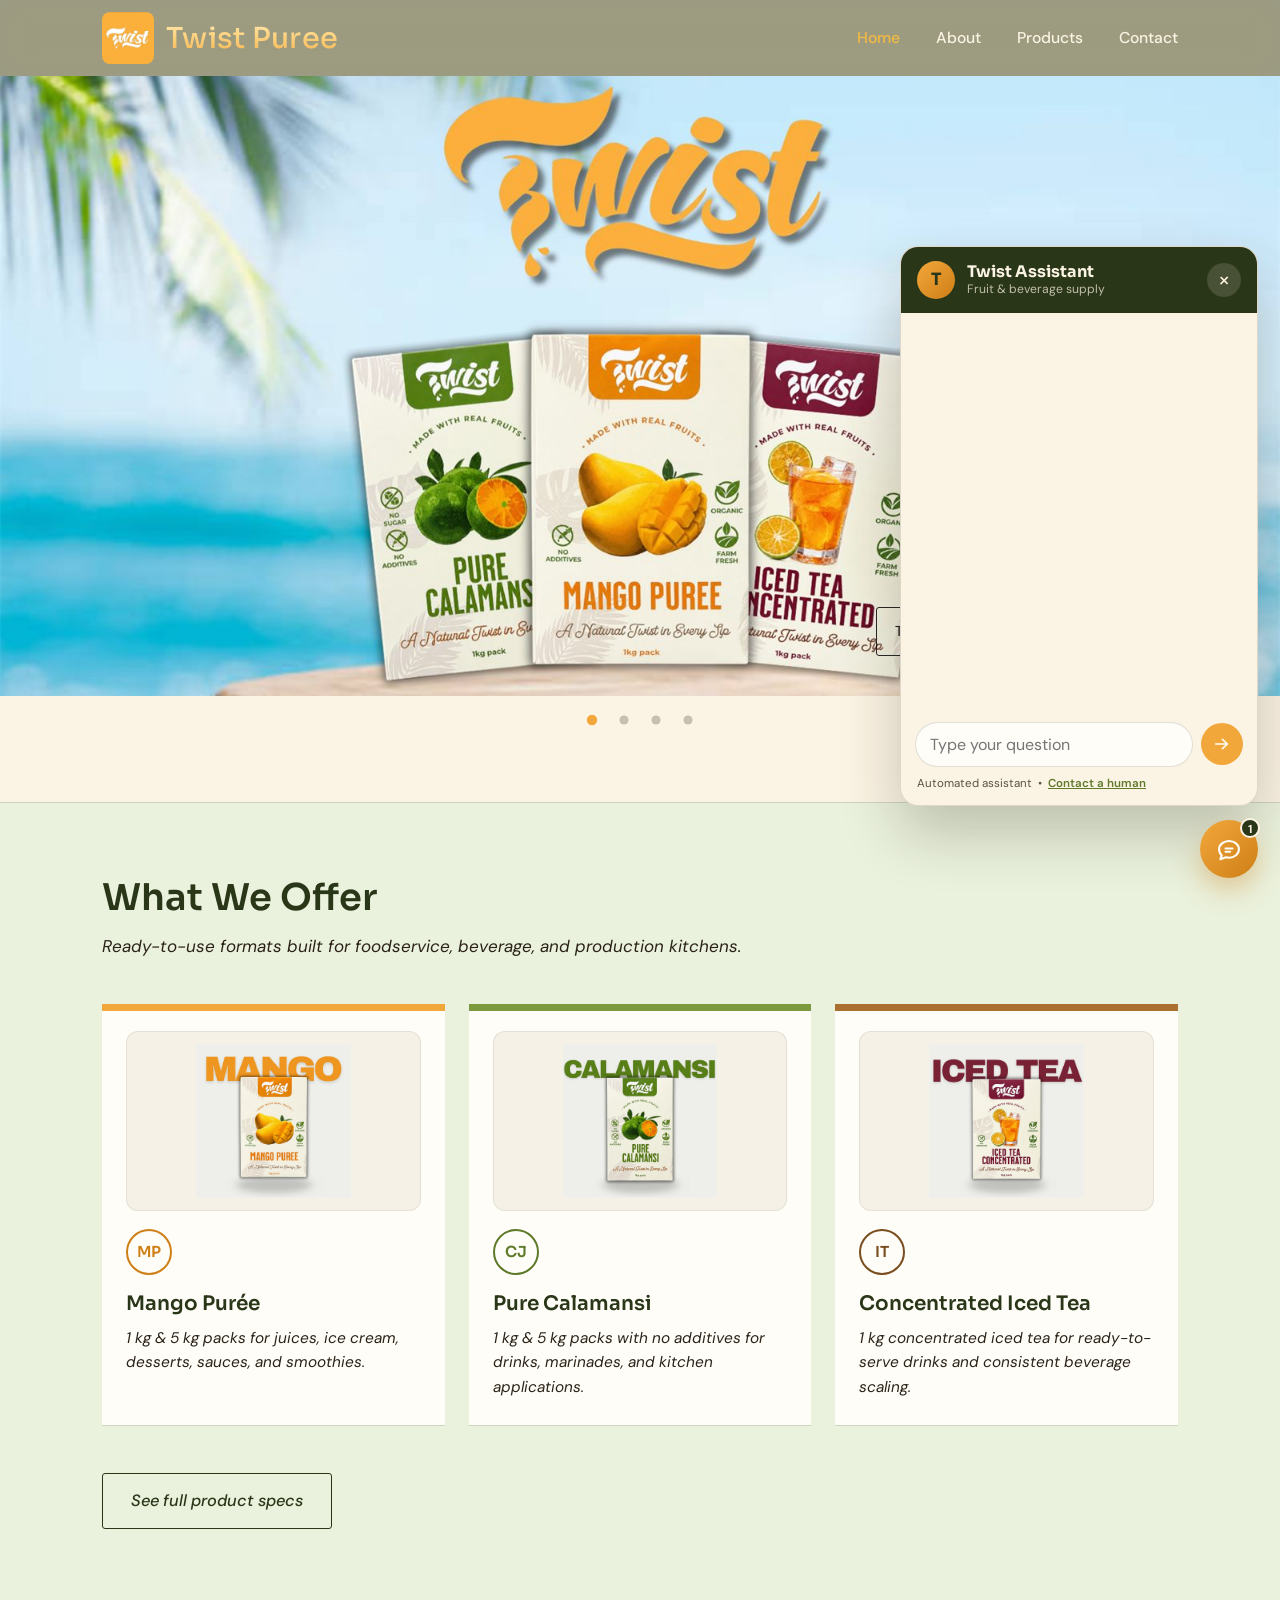
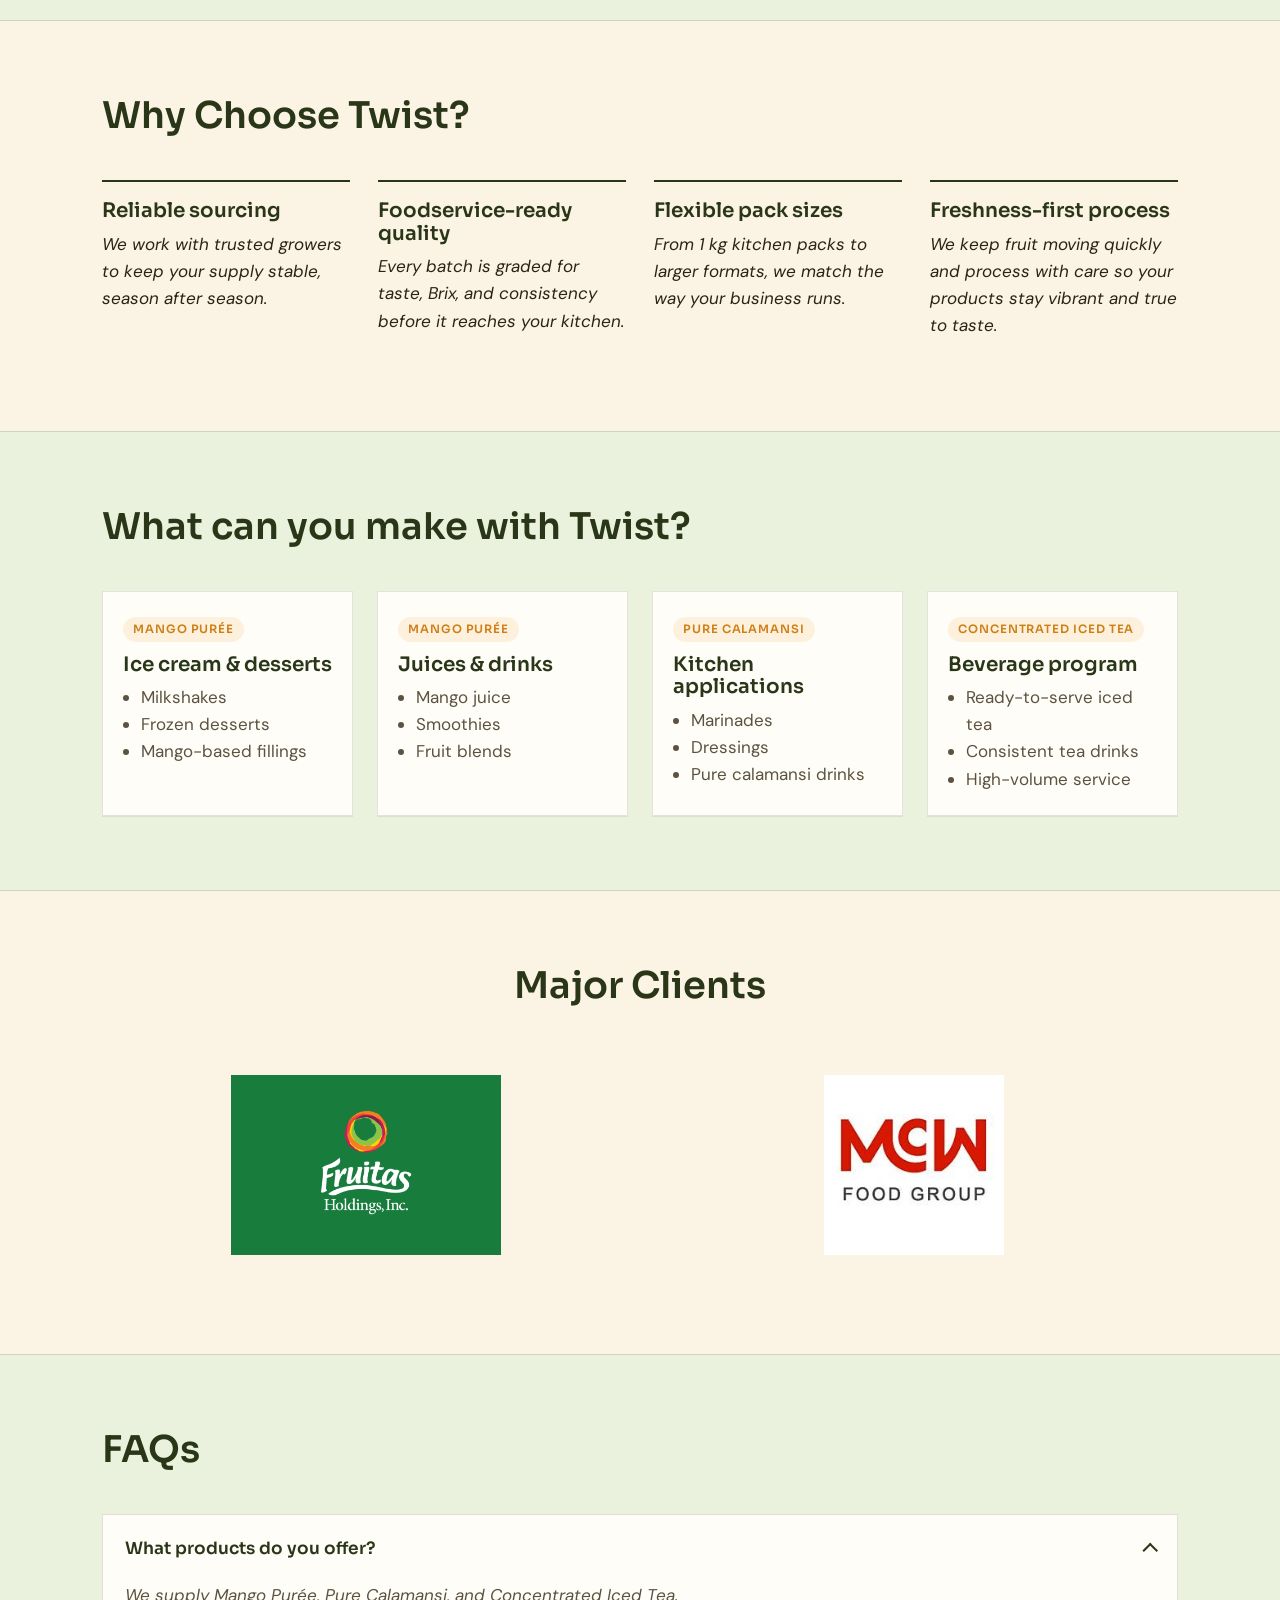
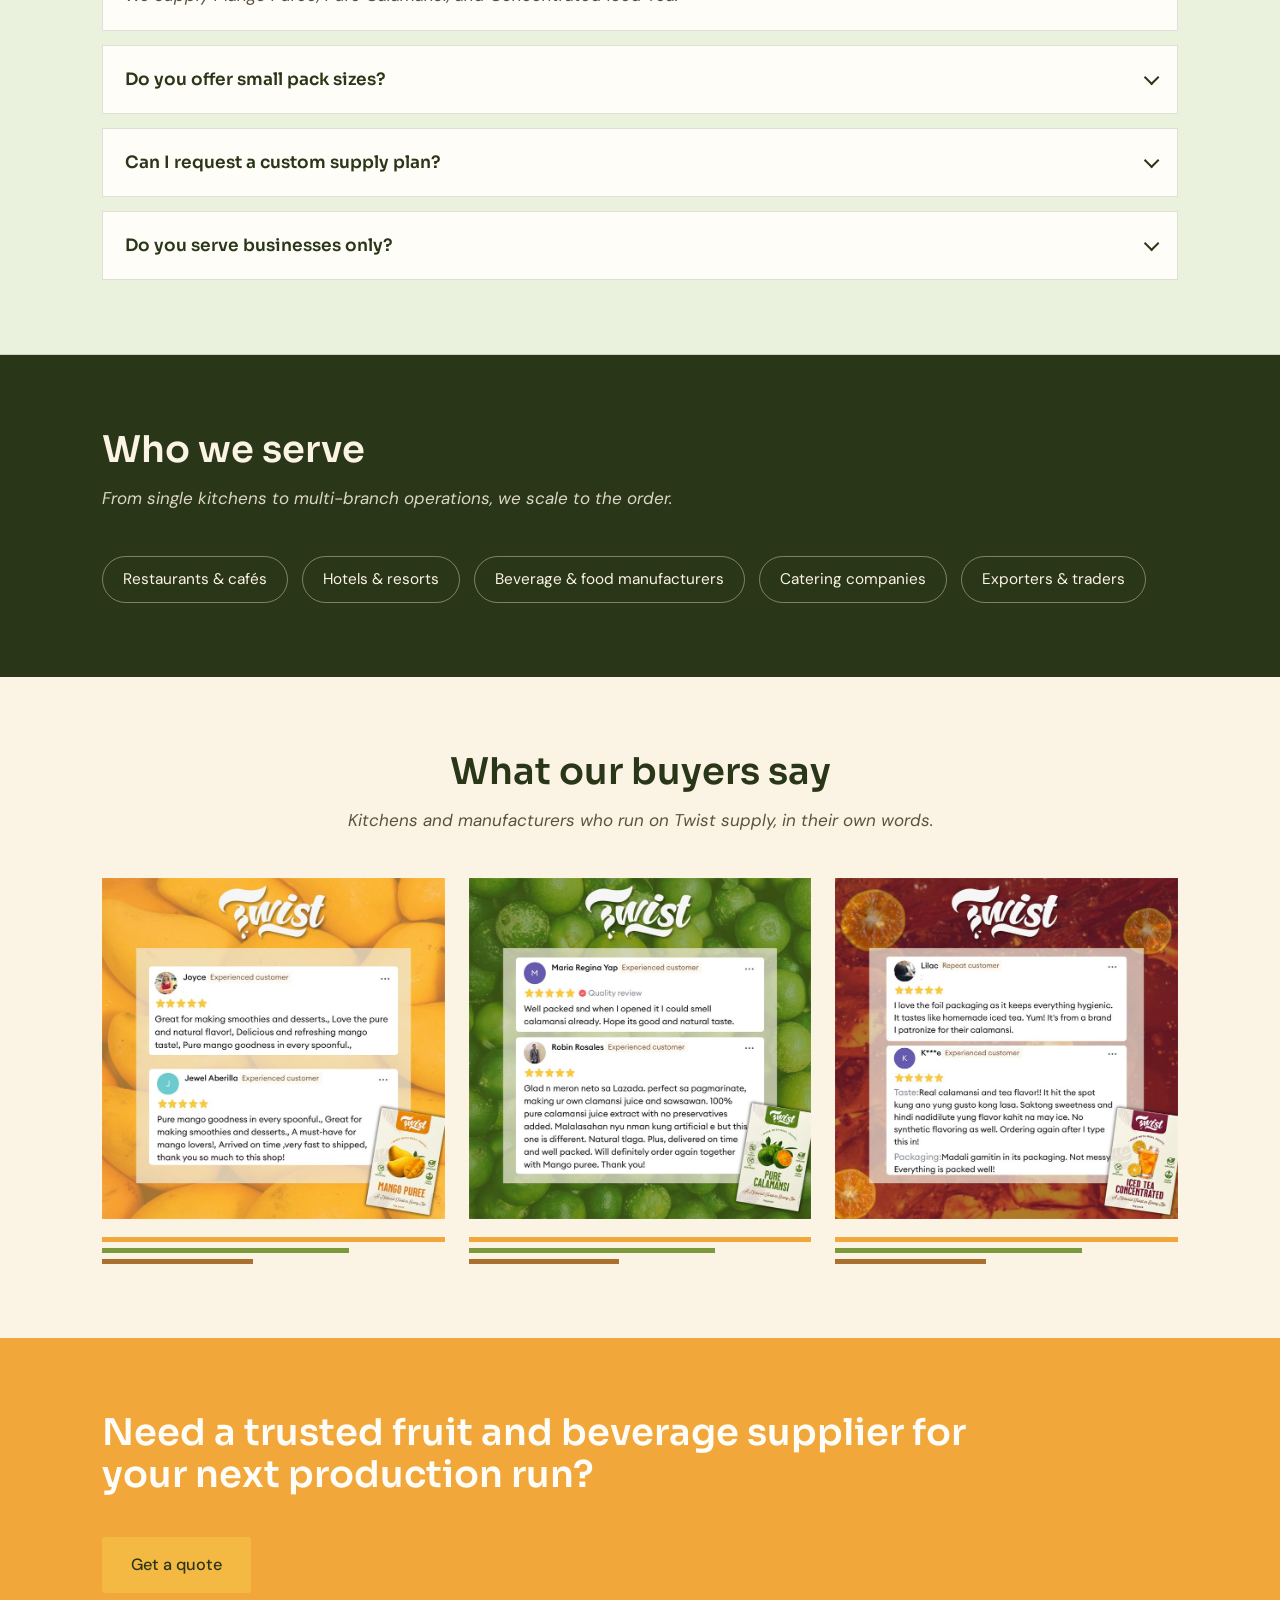
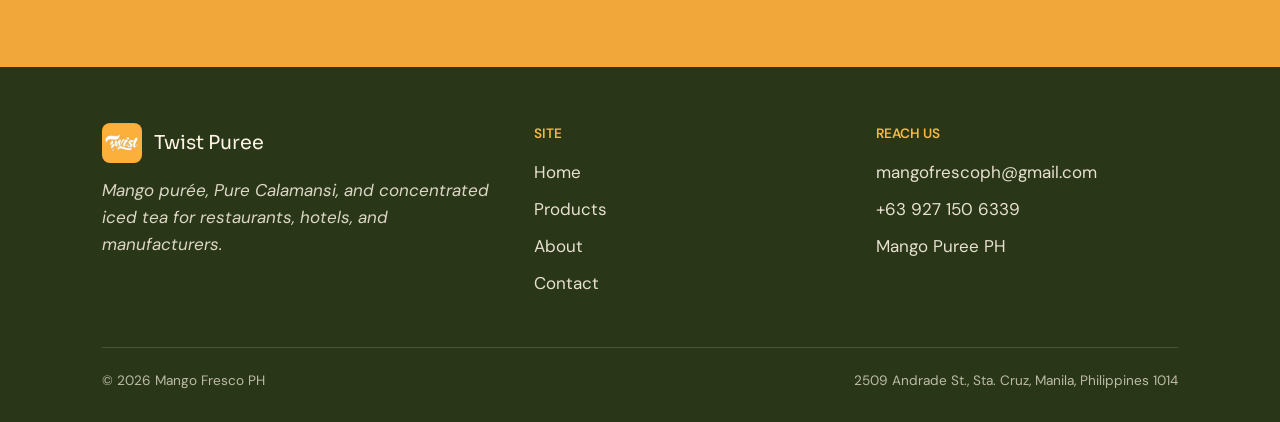
==== commit aa8de318: "Add Twist Assistant chatbot, phone layout fixes, and lighter images" ====
--- a/index.html
+++ b/index.html
@@ -35,7 +35,7 @@
     <div class="carousel hero-slider" id="productCarousel" aria-label="Featured Twist products">
       <div class="carousel-track" id="productCarouselTrack">
         <div class="carousel-slides" id="productCarouselSlides">
-          <article class="carousel-slide hero-slide" style="background-image: url('PICTURES/First Pic - Front Page.png');">
+          <article class="carousel-slide hero-slide" style="background-image: url('PICTURES/First Pic - Front Page.jpg');">
             <div class="hero-slide-content">
               <div class="hero-actions">
                 <a href="contact.html" class="btn btn-outline btn-light">Talk to our team</a>
@@ -44,7 +44,7 @@
             </div>
           </article>
 
-          <article class="carousel-slide hero-slide hero-slide--mango" style="background-image: url('PICTURES/Second Pic - Front Page.png');">
+          <article class="carousel-slide hero-slide hero-slide--mango" style="background-image: url('PICTURES/Second Pic - Front Page.jpg');">
             <div class="hero-slide-content">
               <div class="hero-actions">
                 <a href="contact.html" class="btn btn-outline btn-light">Talk to our team</a>
@@ -53,7 +53,7 @@
             </div>
           </article>
 
-          <article class="carousel-slide hero-slide hero-slide--calamansi" style="background-image: url('PICTURES/Third Pic - Front Page.png');">
+          <article class="carousel-slide hero-slide hero-slide--calamansi" style="background-image: url('PICTURES/Third Pic - Front Page.jpg');">
             <div class="hero-slide-content">
               <div class="hero-actions">
                 <a href="contact.html" class="btn btn-outline btn-light">Talk to our team</a>
@@ -62,7 +62,7 @@
             </div>
           </article>
 
-          <article class="carousel-slide hero-slide hero-slide--tea" style="background-image: url('PICTURES/Fourth Pic - Front Page.png');">
+          <article class="carousel-slide hero-slide hero-slide--tea" style="background-image: url('PICTURES/Fourth Pic - Front Page.jpg');">
             <div class="hero-slide-content">
               <div class="hero-actions">
                 <a href="contact.html" class="btn btn-outline btn-light">Talk to our team</a>
@@ -86,19 +86,19 @@
       </div>
       <div class="crate-grid">
         <div class="crate crate--mango">
-          <img class="crate-image" src="PICTURES/Mango Puree - Product Only.png" alt="Mango Purée product" />
+          <img class="crate-image" src="PICTURES/Mango Puree - Product Only.jpg" alt="Mango Purée product" loading="lazy" decoding="async" width="800" height="797" />
           <div class="crate-stamp">MP</div>
           <h3>Mango Purée</h3>
           <p>1 kg &amp; 5 kg packs for juices, ice cream, desserts, sauces, and smoothies.</p>
         </div>
         <div class="crate crate--calamansi">
-          <img class="crate-image" src="PICTURES/Calamansi - Product Only.png" alt="Pure Calamansi product" />
+          <img class="crate-image" src="PICTURES/Calamansi - Product Only.jpg" alt="Pure Calamansi product" loading="lazy" decoding="async" width="800" height="797" />
           <div class="crate-stamp">CJ</div>
           <h3>Pure Calamansi</h3>
           <p>1 kg &amp; 5 kg packs with no additives for drinks, marinades, and kitchen applications.</p>
         </div>
         <div class="crate crate--tea">
-          <img class="crate-image" src="PICTURES/Iced Tea - Product Only.png" alt="Concentrated Iced Tea product" />
+          <img class="crate-image" src="PICTURES/Iced Tea - Product Only.jpg" alt="Concentrated Iced Tea product" loading="lazy" decoding="async" width="800" height="797" />
           <div class="crate-stamp">IT</div>
           <h3>Concentrated Iced Tea</h3>
           <p>1 kg concentrated iced tea for ready-to-serve drinks and consistent beverage scaling.</p>
@@ -188,10 +188,10 @@
       </div>
       <div class="client-grid">
         <div class="client-card">
-          <img src="PICTURES/FRUITAS LOGO.jpg" alt="Fruitas logo">
+          <img src="PICTURES/FRUITAS LOGO.jpg" alt="Fruitas logo" loading="lazy" decoding="async" width="1920" height="1280">
         </div>
         <div class="client-card">
-          <img src="PICTURES/MCW LOGO.jpg" alt="MCW logo">
+          <img src="PICTURES/MCW LOGO.jpg" alt="MCW logo" loading="lazy" decoding="async" width="220" height="220">
         </div>
       </div>
     </div>
@@ -249,15 +249,15 @@
       </div>
       <div class="review-grid">
         <figure class="review">
-          <div class="review-photo"><img src="PICTURES/Mango - Review.png" alt="Mango Purée customer review"></div>
+          <div class="review-photo"><img src="PICTURES/Mango - Review.jpg" alt="Mango Purée customer review" loading="lazy" decoding="async" width="800" height="797"></div>
           <div class="review-rule" aria-hidden="true"><span></span><span></span><span></span></div>
         </figure>
         <figure class="review">
-          <div class="review-photo"><img src="PICTURES/Calamansi - Review.png" alt="Pure Calamansi customer review"></div>
+          <div class="review-photo"><img src="PICTURES/Calamansi - Review.jpg" alt="Pure Calamansi customer review" loading="lazy" decoding="async" width="800" height="797"></div>
           <div class="review-rule" aria-hidden="true"><span></span><span></span><span></span></div>
         </figure>
         <figure class="review">
-          <div class="review-photo"><img src="PICTURES/Iced Tea - Review.png" alt="Concentrated Iced Tea customer review"></div>
+          <div class="review-photo"><img src="PICTURES/Iced Tea - Review.jpg" alt="Concentrated Iced Tea customer review" loading="lazy" decoding="async" width="800" height="797"></div>
           <div class="review-rule" aria-hidden="true"><span></span><span></span><span></span></div>
         </figure>
       </div>
@@ -279,7 +279,7 @@
     <div class="footer-grid">
       <div>
         <div class="footer-logo">
-          <img src="PICTURES/twist-logo.jpg" alt="Twist logo">
+          <img src="PICTURES/twist-logo.jpg" alt="Twist logo" loading="lazy" decoding="async" width="960" height="960">
           <span>Twist Puree</span>
         </div>
         <p style="max-width: 34ch; opacity: 0.85;">Mango purée, Pure Calamansi, and concentrated iced tea for restaurants, hotels, and manufacturers.</p>
@@ -309,13 +309,7 @@
   </div>
 </footer>
 
-<a class="messenger-float" href="https://www.facebook.com/mangofrescoph/" target="_blank" rel="noopener" aria-label="Chat on Messenger">
-  <svg viewBox="0 0 24 24" fill="none" stroke="currentColor" stroke-width="1.8" stroke-linecap="round" stroke-linejoin="round" aria-hidden="true">
-    <path d="M12 3.5C7.6 3.5 4 6.9 4 11c0 2.3 1.1 4.3 2.8 5.7L6 20.5l3.4-1.8a8 8 0 0 0 2.6.4c4.4 0 8-3.4 8-7.5S16.4 3.5 12 3.5z"/>
-    <path d="M8.8 11.5l2.6 2.8 4.8-5.1"/>
-  </svg>
-</a>
-
 <script src="script.js"></script>
+<script src="chatbot.js" defer></script>
 </body>
 </html>
--- a/style.css
+++ b/style.css
@@ -36,7 +36,11 @@
 
 * { box-sizing: border-box; }
 
-html { scroll-behavior: smooth; }
+html {
+  scroll-behavior: smooth;
+  -webkit-text-size-adjust: 100%;
+  text-size-adjust: 100%;
+}
 
 body {
   margin: 0;
@@ -62,29 +66,268 @@
   padding: 0 32px;
 }
 
-.messenger-float {
+/* ---------------- Chat assistant widget ---------------- */
+
+.chat-widget {
   position: fixed;
-  right: 22px;
-  bottom: 22px;
+  right: max(22px, env(safe-area-inset-right));
+  bottom: max(22px, env(safe-area-inset-bottom));
+  z-index: 90;
+  display: flex;
+  flex-direction: column;
+  align-items: flex-end;
+  gap: 14px;
+}
+
+.chat-launcher {
+  position: relative;
   width: 58px;
   height: 58px;
+  border: none;
   border-radius: 50%;
-  background: linear-gradient(135deg, #17a1ff, #0a79ff);
+  cursor: pointer;
   color: var(--white);
-  box-shadow: 0 12px 24px rgba(10, 121, 255, 0.25);
+  background: linear-gradient(135deg, var(--mango) 0%, var(--mango-dark) 100%);
+  box-shadow: 0 12px 26px rgba(206, 127, 22, 0.34);
   display: flex;
   align-items: center;
   justify-content: center;
-  z-index: 80;
-}
-
-.messenger-float svg {
-  width: 28px;
-  height: 28px;
-}
-
-.messenger-float:hover {
-  transform: translateY(-2px);
+  transition: transform 0.15s ease, box-shadow 0.15s ease;
+}
+.chat-launcher:hover { transform: translateY(-2px); }
+.chat-launcher:active { transform: translateY(0); }
+.chat-launcher:focus-visible { outline: 3px solid var(--yellow); outline-offset: 3px; }
+.chat-launcher svg { width: 28px; height: 28px; }
+
+.chat-launcher-ring {
+  position: absolute;
+  inset: 0;
+  border-radius: 50%;
+  border: 2px solid var(--mango);
+  opacity: 0;
+  animation: chat-pulse 2.6s ease-out infinite;
+  pointer-events: none;
+}
+.chat-widget--open .chat-launcher-ring { animation: none; opacity: 0; }
+
+@keyframes chat-pulse {
+  0% { transform: scale(1); opacity: 0.55; }
+  70% { transform: scale(1.5); opacity: 0; }
+  100% { transform: scale(1.5); opacity: 0; }
+}
+
+.chat-badge {
+  position: absolute;
+  top: -2px;
+  right: -2px;
+  min-width: 20px;
+  height: 20px;
+  padding: 0 5px;
+  border-radius: 10px;
+  background: var(--grove-deep);
+  color: var(--cream);
+  font-size: 0.72rem;
+  font-weight: 700;
+  line-height: 20px;
+  text-align: center;
+  border: 2px solid var(--cream);
+}
+.chat-widget--open .chat-badge { display: none; }
+
+.chat-panel {
+  width: 358px;
+  max-width: calc(100vw - 32px);
+  height: min(560px, 74vh);
+  display: flex;
+  flex-direction: column;
+  background: var(--cream);
+  border: 1px solid var(--line);
+  border-radius: 18px;
+  box-shadow: 0 26px 60px rgba(43, 35, 24, 0.24);
+  overflow: hidden;
+  animation: chat-rise 0.22s ease-out;
+}
+
+@keyframes chat-rise {
+  from { opacity: 0; transform: translateY(12px) scale(0.98); }
+  to { opacity: 1; transform: translateY(0) scale(1); }
+}
+
+.chat-head {
+  display: flex;
+  align-items: center;
+  gap: 12px;
+  padding: 14px 16px;
+  background: var(--grove-deep);
+  color: var(--cream);
+}
+.chat-avatar {
+  width: 38px;
+  height: 38px;
+  flex: 0 0 38px;
+  border-radius: 50%;
+  background: linear-gradient(135deg, var(--mango) 0%, var(--mango-dark) 100%);
+  color: var(--grove-deep);
+  font-family: var(--font-display);
+  font-weight: 700;
+  display: flex;
+  align-items: center;
+  justify-content: center;
+}
+.chat-head-text { display: flex; flex-direction: column; line-height: 1.25; min-width: 0; }
+.chat-head-text strong { font-family: var(--font-display); font-size: 1rem; }
+.chat-head-status { font-size: 0.76rem; color: rgba(251, 243, 227, 0.72); }
+.chat-close {
+  margin-left: auto;
+  width: 34px;
+  height: 34px;
+  border: none;
+  border-radius: 50%;
+  background: rgba(251, 243, 227, 0.14);
+  color: var(--cream);
+  font-size: 1.4rem;
+  line-height: 1;
+  cursor: pointer;
+}
+.chat-close:hover { background: rgba(251, 243, 227, 0.26); }
+.chat-close:focus-visible { outline: 2px solid var(--yellow); outline-offset: 2px; }
+
+.chat-log {
+  flex: 1;
+  overflow-y: auto;
+  overscroll-behavior: contain;
+  -webkit-overflow-scrolling: touch;
+  padding: 16px;
+  display: flex;
+  flex-direction: column;
+  gap: 10px;
+}
+
+.chat-msg {
+  max-width: 88%;
+  padding: 11px 14px;
+  border-radius: 14px;
+  font-size: 0.94rem;
+  line-height: 1.5;
+  font-style: normal;
+  white-space: normal;
+}
+.chat-msg--bot {
+  align-self: flex-start;
+  background: var(--white);
+  border: 1px solid var(--line);
+  border-bottom-left-radius: 5px;
+  color: var(--ink);
+}
+.chat-msg--user {
+  align-self: flex-end;
+  background: var(--grove-deep);
+  border-bottom-right-radius: 5px;
+  color: var(--cream);
+}
+.chat-msg a { color: var(--mango-dark); font-weight: 600; }
+.chat-msg--user a { color: var(--yellow); }
+
+.chat-typing { display: flex; gap: 5px; align-items: center; padding: 14px; }
+.chat-typing i {
+  width: 7px;
+  height: 7px;
+  border-radius: 50%;
+  background: var(--calamansi);
+  animation: chat-blink 1.1s infinite ease-in-out;
+}
+.chat-typing i:nth-child(2) { animation-delay: 0.18s; }
+.chat-typing i:nth-child(3) { animation-delay: 0.36s; }
+
+@keyframes chat-blink {
+  0%, 80%, 100% { opacity: 0.25; transform: translateY(0); }
+  40% { opacity: 1; transform: translateY(-3px); }
+}
+
+.chat-chips {
+  display: flex;
+  gap: 8px;
+  padding: 10px 14px 4px;
+  overflow-x: auto;
+  scrollbar-width: none;
+}
+.chat-chips::-webkit-scrollbar { display: none; }
+
+.chat-chip {
+  flex: 0 0 auto;
+  padding: 8px 14px;
+  min-height: 36px;
+  border: 1.5px solid var(--mango);
+  border-radius: 999px;
+  background: var(--white);
+  color: var(--grove-deep);
+  font-family: var(--font-button);
+  font-size: 0.86rem;
+  font-weight: 500;
+  white-space: nowrap;
+  cursor: pointer;
+}
+.chat-chip:hover { background: var(--sun-light); }
+.chat-chip:focus-visible { outline: 2px solid var(--yellow); outline-offset: 2px; }
+
+.chat-form {
+  display: flex;
+  gap: 8px;
+  align-items: center;
+  padding: 10px 14px 6px;
+}
+.chat-input {
+  flex: 1;
+  min-width: 0;
+  padding: 11px 14px;
+  border: 1.5px solid var(--line);
+  border-radius: 999px;
+  background: var(--white);
+  font-family: var(--font-body);
+  font-size: 16px;
+  color: var(--ink);
+}
+.chat-input:focus {
+  outline: none;
+  border-color: var(--calamansi-dark);
+}
+
+.chat-send {
+  width: 42px;
+  height: 42px;
+  flex: 0 0 42px;
+  border: none;
+  border-radius: 50%;
+  background: var(--mango);
+  color: var(--white);
+  cursor: pointer;
+  display: flex;
+  align-items: center;
+  justify-content: center;
+}
+.chat-send:hover { background: var(--mango-dark); }
+.chat-send:focus-visible { outline: 2px solid var(--yellow); outline-offset: 2px; }
+.chat-send svg { width: 20px; height: 20px; }
+
+.chat-foot {
+  display: flex;
+  gap: 6px;
+  padding: 2px 16px 12px;
+  font-size: 0.72rem;
+  color: var(--ink-soft);
+}
+.chat-foot a { color: var(--calamansi-dark); font-weight: 600; }
+
+@media (max-width: 560px) {
+  .chat-panel {
+    position: fixed;
+    left: 10px;
+    right: 10px;
+    bottom: calc(max(22px, env(safe-area-inset-bottom)) + 68px);
+    width: auto;
+    max-width: none;
+    height: min(66vh, 480px);
+  }
 }
 
 h1, h2, h3, .logo, .nav-links, .section-head h2, .crate h3, .showcase-copy h2, .feature h3, .team-card h3, .package-tag, .client-card strong {
@@ -242,7 +485,8 @@
   border: none;
   color: var(--cream);
   cursor: pointer;
-  padding: 6px;
+  padding: 9px;
+  margin: -3px -6px -3px 0;
 }
 .nav-toggle svg { width: 26px; height: 26px; }
 
@@ -489,6 +733,10 @@
 }
 
 @media (max-width: 1000px) {
+  .hero-slider .carousel-slides {
+    min-height: 480px;
+  }
+
   .hero-slide {
     grid-template-columns: 1fr;
     min-height: 430px;
@@ -518,9 +766,20 @@
     border-radius: 18px;
   }
 
+  .hero-slider .carousel-slides {
+    min-height: 0;
+    height: clamp(260px, 66vw, 360px);
+  }
+
   .hero-slide {
-    min-height: 360px;
-    padding: 30px 22px 28px;
+    min-height: 0;
+    padding: 26px 20px 24px;
+  }
+
+  .hero-slide--mango,
+  .hero-slide--calamansi,
+  .hero-slide--tea {
+    background-position: center center;
   }
 
   .hero-slide-content h1 {
@@ -1224,23 +1483,34 @@
 .carousel-dots {
   display: flex;
   justify-content: center;
-  gap: 8px;
-  margin-top: 16px;
+  gap: 4px;
+  margin-top: 10px;
 }
 
 .carousel-dots button {
+  width: 28px;
+  height: 28px;
+  padding: 0;
+  border: none;
+  background: none;
+  cursor: pointer;
+  position: relative;
+}
+.carousel-dots button::after {
+  content: "";
+  position: absolute;
+  top: 50%;
+  left: 50%;
+  transform: translate(-50%, -50%);
   width: 9px;
   height: 9px;
   border-radius: 50%;
-  border: none;
-  padding: 0;
   background: rgba(43, 35, 24, 0.25);
-  cursor: pointer;
   transition: background 0.2s ease, transform 0.2s ease;
 }
-.carousel-dots button.active {
+.carousel-dots button.active::after {
   background: var(--mango);
-  transform: scale(1.1);
+  transform: translate(-50%, -50%) scale(1.15);
 }
 
 .carousel-arrow {
@@ -1331,10 +1601,41 @@
 }
 .page-hero p.lede { margin-top: 14px; }
 
+/* ---------------- Phone refinements ---------------- */
+
+@media (max-width: 560px) {
+  .wrap { padding: 0 20px; }
+
+  section { padding: 52px 0; }
+  .section-tight { padding: 40px 0; }
+
+  .section-head { margin-bottom: 32px; }
+  .section-reviews .section-head.center { margin-bottom: 30px; }
+
+  .map-embed { height: 300px; }
+
+  .info-card { padding: 24px 20px; }
+
+  .site-footer { padding: 44px 0 96px; }
+
+  .review-grid,
+  .crate-grid,
+  .feature-list { gap: 28px; }
+
+  .chat-launcher {
+    width: 52px;
+    height: 52px;
+  }
+  .chat-launcher svg { width: 26px; height: 26px; }
+}
+
 /* ---------------- Reduced motion ---------------- */
 
 @media (prefers-reduced-motion: reduce) {
   html { scroll-behavior: auto; }
+  .chat-launcher-ring,
+  .chat-typing i { animation: none; }
+  .chat-panel { animation: none; }
   * { transition: none !important; }
 }
 
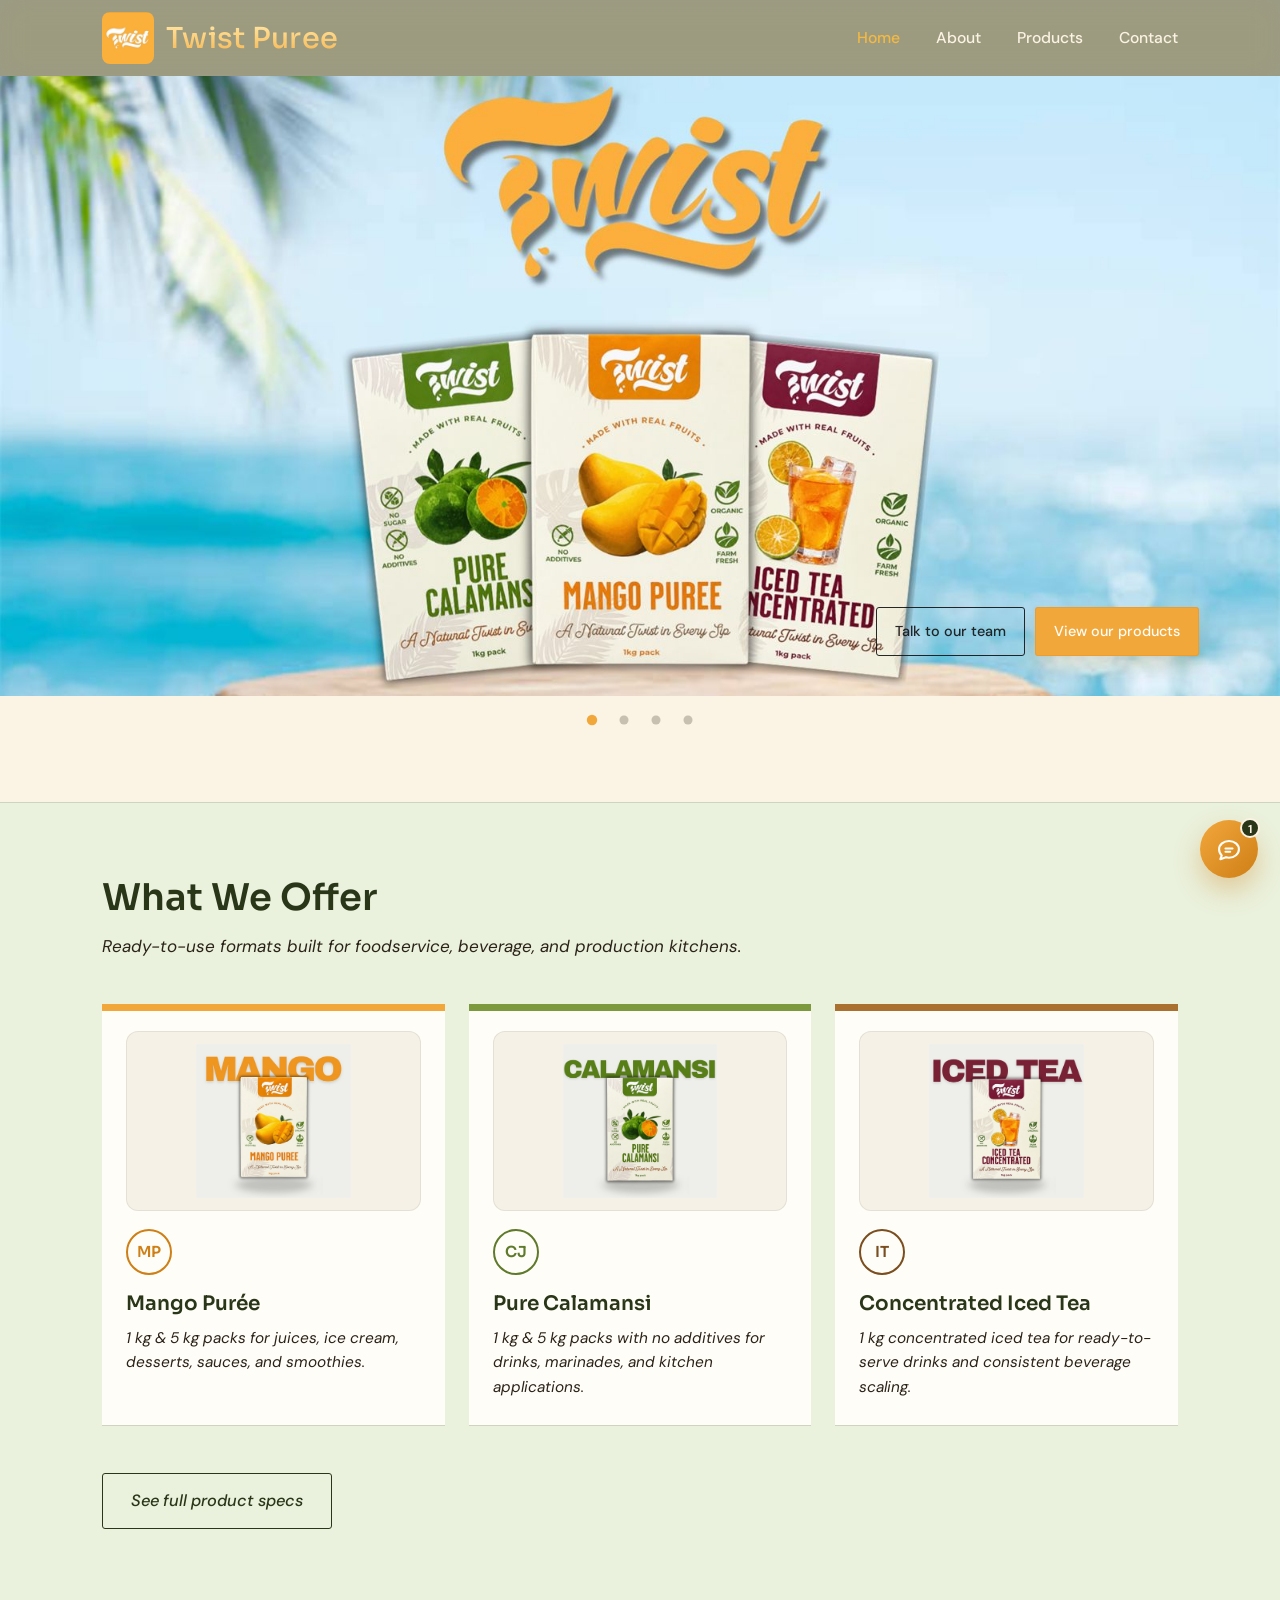
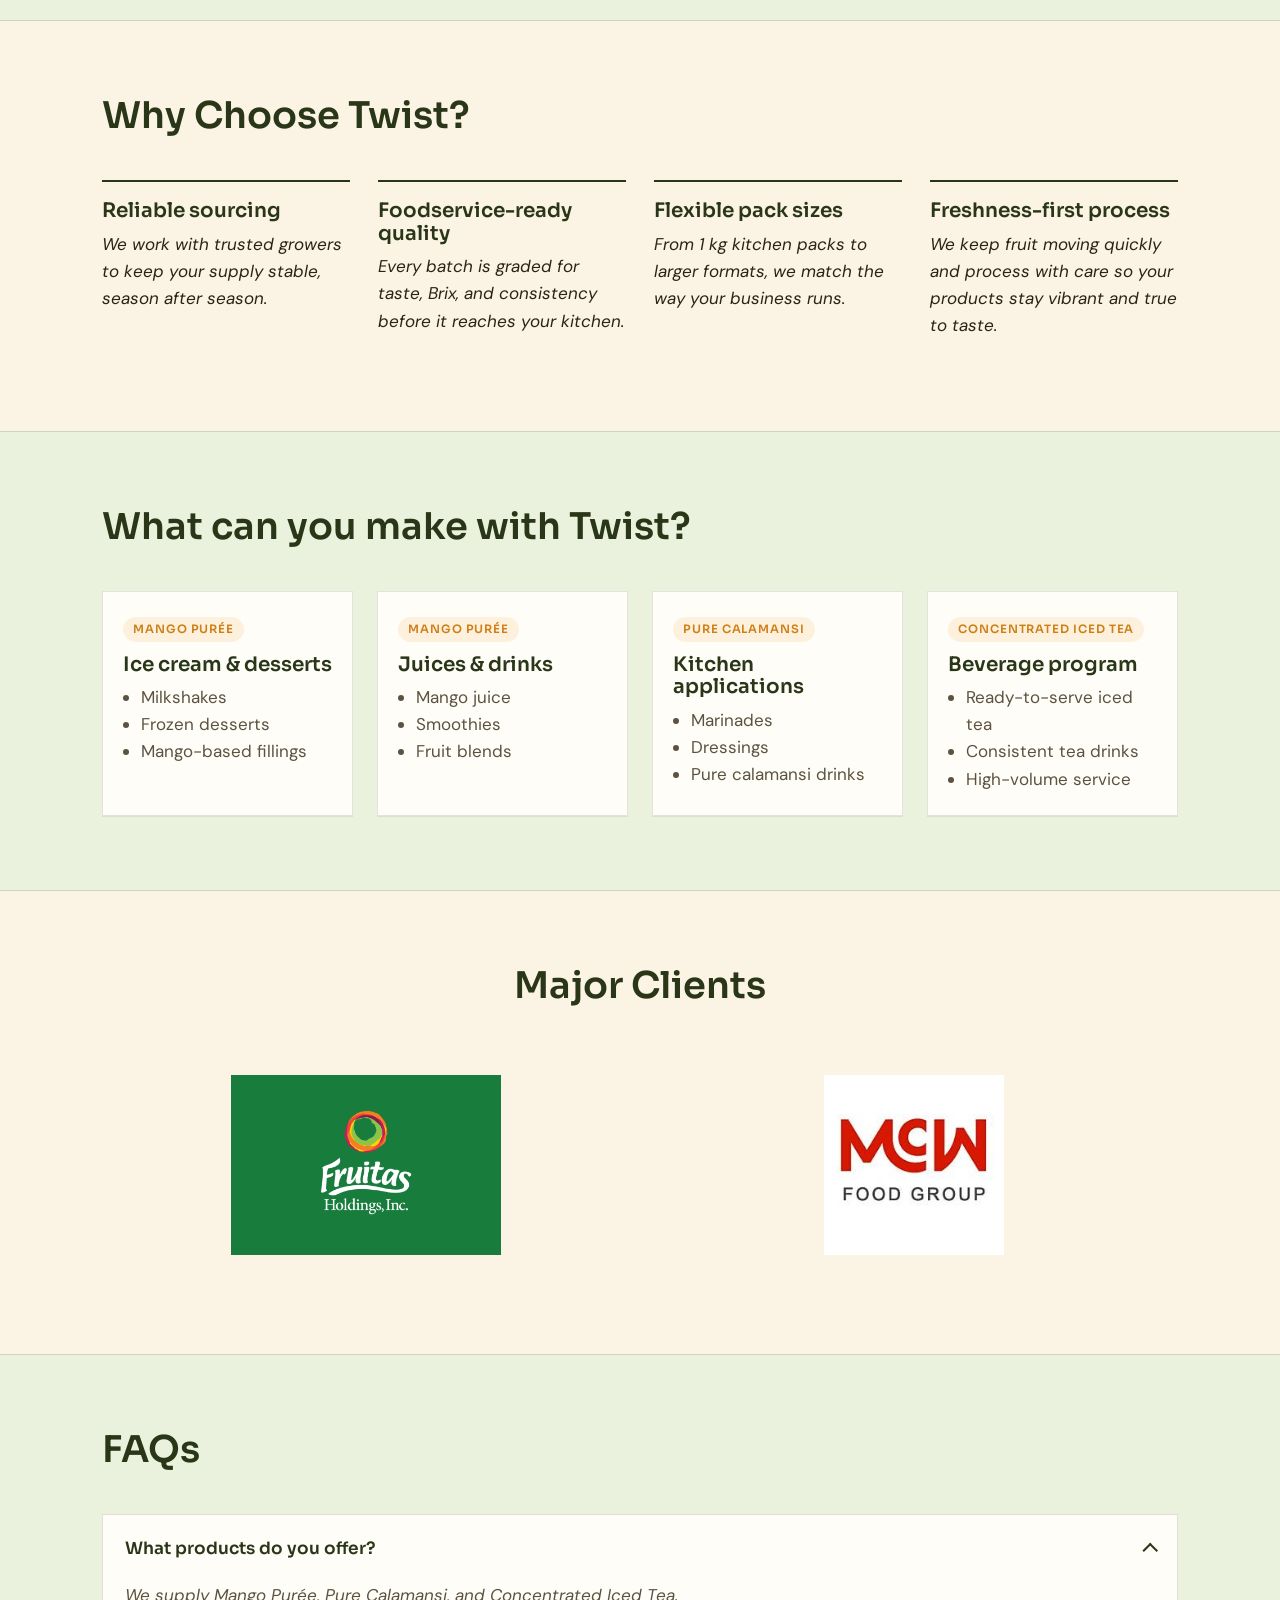
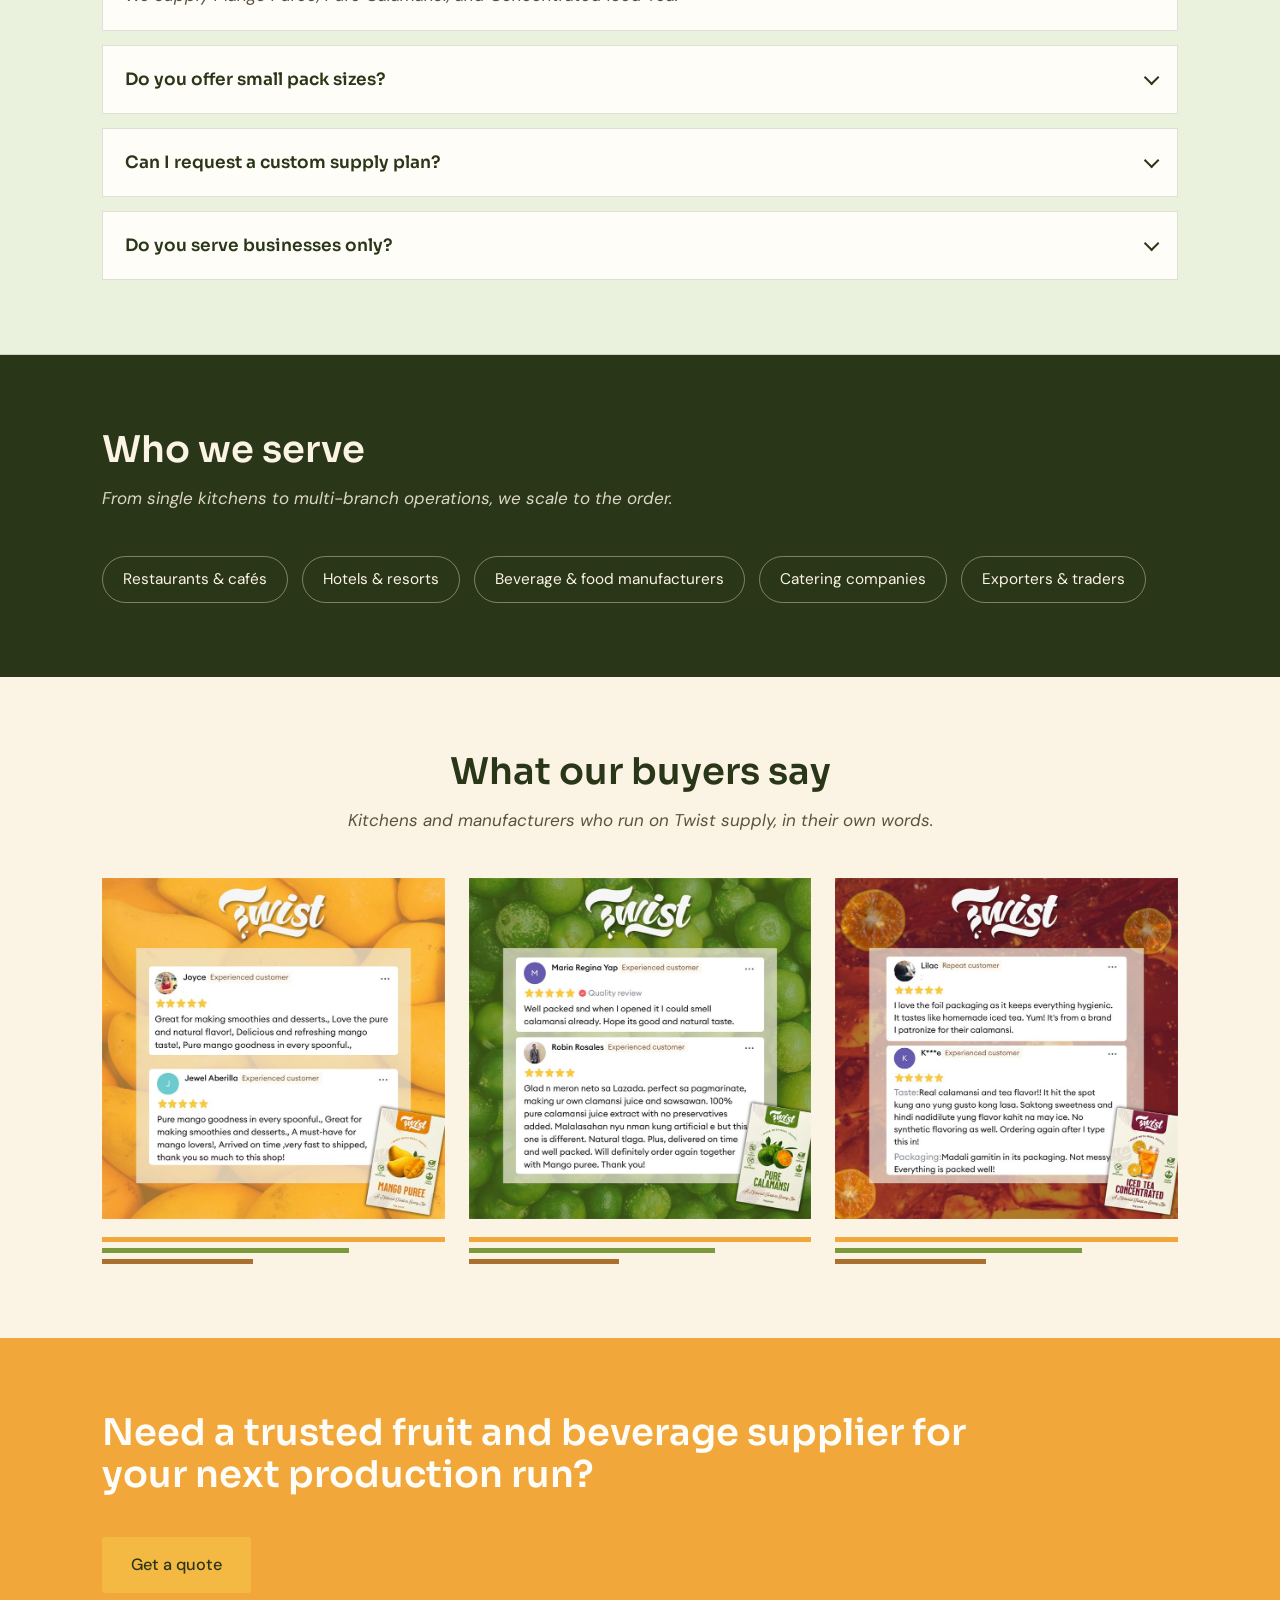
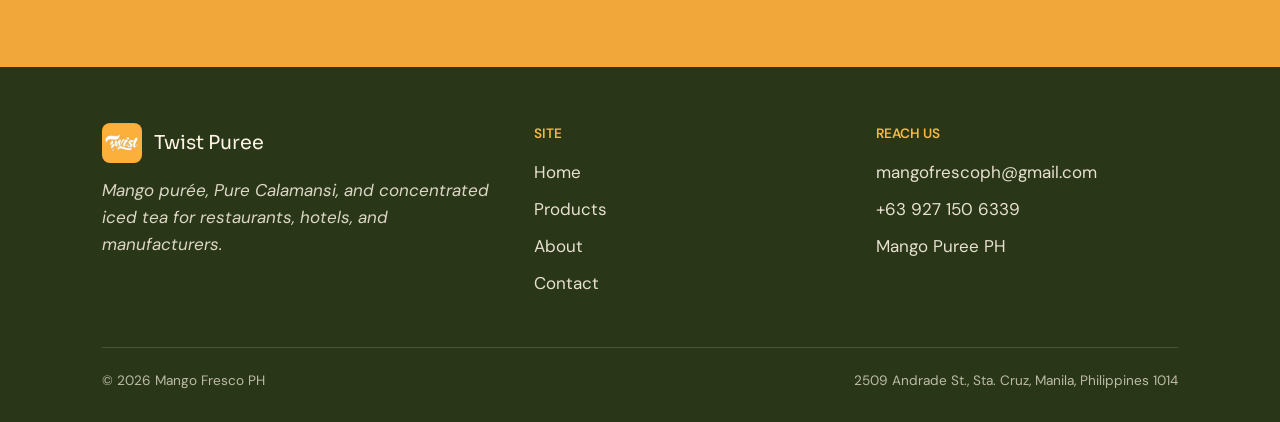
==== commit 88d2a7ed: "Add chat language buttons, fix panel close, switch to clean URLs" ====
--- a/index.html
+++ b/index.html
@@ -15,15 +15,15 @@
 
 <header class="site-header">
   <nav class="nav">
-    <a href="index.html" class="logo"><img src="PICTURES/twist-logo.jpg" alt="Twist logo" class="logo-mark">Twist Puree</a>
+    <a href="/" class="logo"><img src="PICTURES/twist-logo.jpg" alt="Twist logo" class="logo-mark">Twist Puree</a>
     <button class="nav-toggle" aria-label="Toggle menu" aria-expanded="false">
       <svg viewBox="0 0 24 24" fill="none" stroke="currentColor" stroke-width="2"><line x1="3" y1="6" x2="21" y2="6"/><line x1="3" y1="12" x2="21" y2="12"/><line x1="3" y1="18" x2="21" y2="18"/></svg>
     </button>
     <ul class="nav-links">
-      <li><a href="index.html" class="active">Home</a></li>
-      <li><a href="about.html">About</a></li>
-      <li><a href="products.html">Products</a></li>
-      <li><a href="contact.html">Contact</a></li>
+      <li><a href="/" class="active">Home</a></li>
+      <li><a href="/about">About</a></li>
+      <li><a href="/products">Products</a></li>
+      <li><a href="/contact">Contact</a></li>
     </ul>
   </nav>
 </header>
@@ -38,8 +38,8 @@
           <article class="carousel-slide hero-slide" style="background-image: url('PICTURES/First Pic - Front Page.jpg');">
             <div class="hero-slide-content">
               <div class="hero-actions">
-                <a href="contact.html" class="btn btn-outline btn-light">Talk to our team</a>
-                <a href="products.html" class="btn btn-primary">View our products</a>
+                <a href="/contact" class="btn btn-outline btn-light">Talk to our team</a>
+                <a href="/products" class="btn btn-primary">View our products</a>
               </div>
             </div>
           </article>
@@ -47,8 +47,8 @@
           <article class="carousel-slide hero-slide hero-slide--mango" style="background-image: url('PICTURES/Second Pic - Front Page.jpg');">
             <div class="hero-slide-content">
               <div class="hero-actions">
-                <a href="contact.html" class="btn btn-outline btn-light">Talk to our team</a>
-                <a href="products.html" class="btn btn-primary">View our products</a>
+                <a href="/contact" class="btn btn-outline btn-light">Talk to our team</a>
+                <a href="/products" class="btn btn-primary">View our products</a>
               </div>
             </div>
           </article>
@@ -56,8 +56,8 @@
           <article class="carousel-slide hero-slide hero-slide--calamansi" style="background-image: url('PICTURES/Third Pic - Front Page.jpg');">
             <div class="hero-slide-content">
               <div class="hero-actions">
-                <a href="contact.html" class="btn btn-outline btn-light">Talk to our team</a>
-                <a href="products.html" class="btn btn-primary">View our products</a>
+                <a href="/contact" class="btn btn-outline btn-light">Talk to our team</a>
+                <a href="/products" class="btn btn-primary">View our products</a>
               </div>
             </div>
           </article>
@@ -65,8 +65,8 @@
           <article class="carousel-slide hero-slide hero-slide--tea" style="background-image: url('PICTURES/Fourth Pic - Front Page.jpg');">
             <div class="hero-slide-content">
               <div class="hero-actions">
-                <a href="contact.html" class="btn btn-outline btn-light">Talk to our team</a>
-                <a href="products.html" class="btn btn-primary">View our products</a>
+                <a href="/contact" class="btn btn-outline btn-light">Talk to our team</a>
+                <a href="/products" class="btn btn-primary">View our products</a>
               </div>
             </div>
           </article>
@@ -104,7 +104,7 @@
           <p>1 kg concentrated iced tea for ready-to-serve drinks and consistent beverage scaling.</p>
         </div>
       </div>
-      <p style="margin-top: 30px;"><a href="products.html" class="btn btn-outline">See full product specs</a></p>
+      <p style="margin-top: 30px;"><a href="/products" class="btn btn-outline">See full product specs</a></p>
     </div>
   </section>
 
@@ -268,7 +268,7 @@
   <section class="section-mango cta-band">
     <div class="wrap">
       <h2>Need a trusted fruit and beverage supplier for your next production run?</h2>
-      <a href="contact.html" class="btn btn-on-dark">Get a quote</a>
+      <a href="/contact" class="btn btn-on-dark">Get a quote</a>
     </div>
   </section>
 
@@ -287,10 +287,10 @@
       <div>
         <h4>SITE</h4>
         <ul>
-          <li><a href="index.html">Home</a></li>
-          <li><a href="products.html">Products</a></li>
-          <li><a href="about.html">About</a></li>
-          <li><a href="contact.html">Contact</a></li>
+          <li><a href="/">Home</a></li>
+          <li><a href="/products">Products</a></li>
+          <li><a href="/about">About</a></li>
+          <li><a href="/contact">Contact</a></li>
         </ul>
       </div>
       <div>
--- a/style.css
+++ b/style.css
@@ -134,6 +134,8 @@
 }
 .chat-widget--open .chat-badge { display: none; }
 
+.chat-panel[hidden] { display: none; }
+
 .chat-panel {
   width: 358px;
   max-width: calc(100vw - 32px);
@@ -202,6 +204,35 @@
   flex-direction: column;
   gap: 10px;
 }
+
+.chat-langbar {
+  display: flex;
+  gap: 8px;
+  padding: 10px 14px;
+  background: var(--sun-light);
+  border-bottom: 1px solid var(--line);
+}
+.chat-lang-btn {
+  flex: 1;
+  min-height: 38px;
+  padding: 8px 12px;
+  border: 1.5px solid var(--line);
+  border-radius: 999px;
+  background: var(--white);
+  color: var(--grove-deep);
+  font-family: var(--font-button);
+  font-size: 0.86rem;
+  font-weight: 600;
+  cursor: pointer;
+  transition: background 0.15s ease, color 0.15s ease, border-color 0.15s ease;
+}
+.chat-lang-btn:hover { border-color: var(--mango-dark); }
+.chat-lang-btn.is-active {
+  background: var(--mango);
+  border-color: var(--mango-dark);
+  color: var(--white);
+}
+.chat-lang-btn:focus-visible { outline: 2px solid var(--yellow); outline-offset: 2px; }
 
 .chat-msg {
   max-width: 88%;
